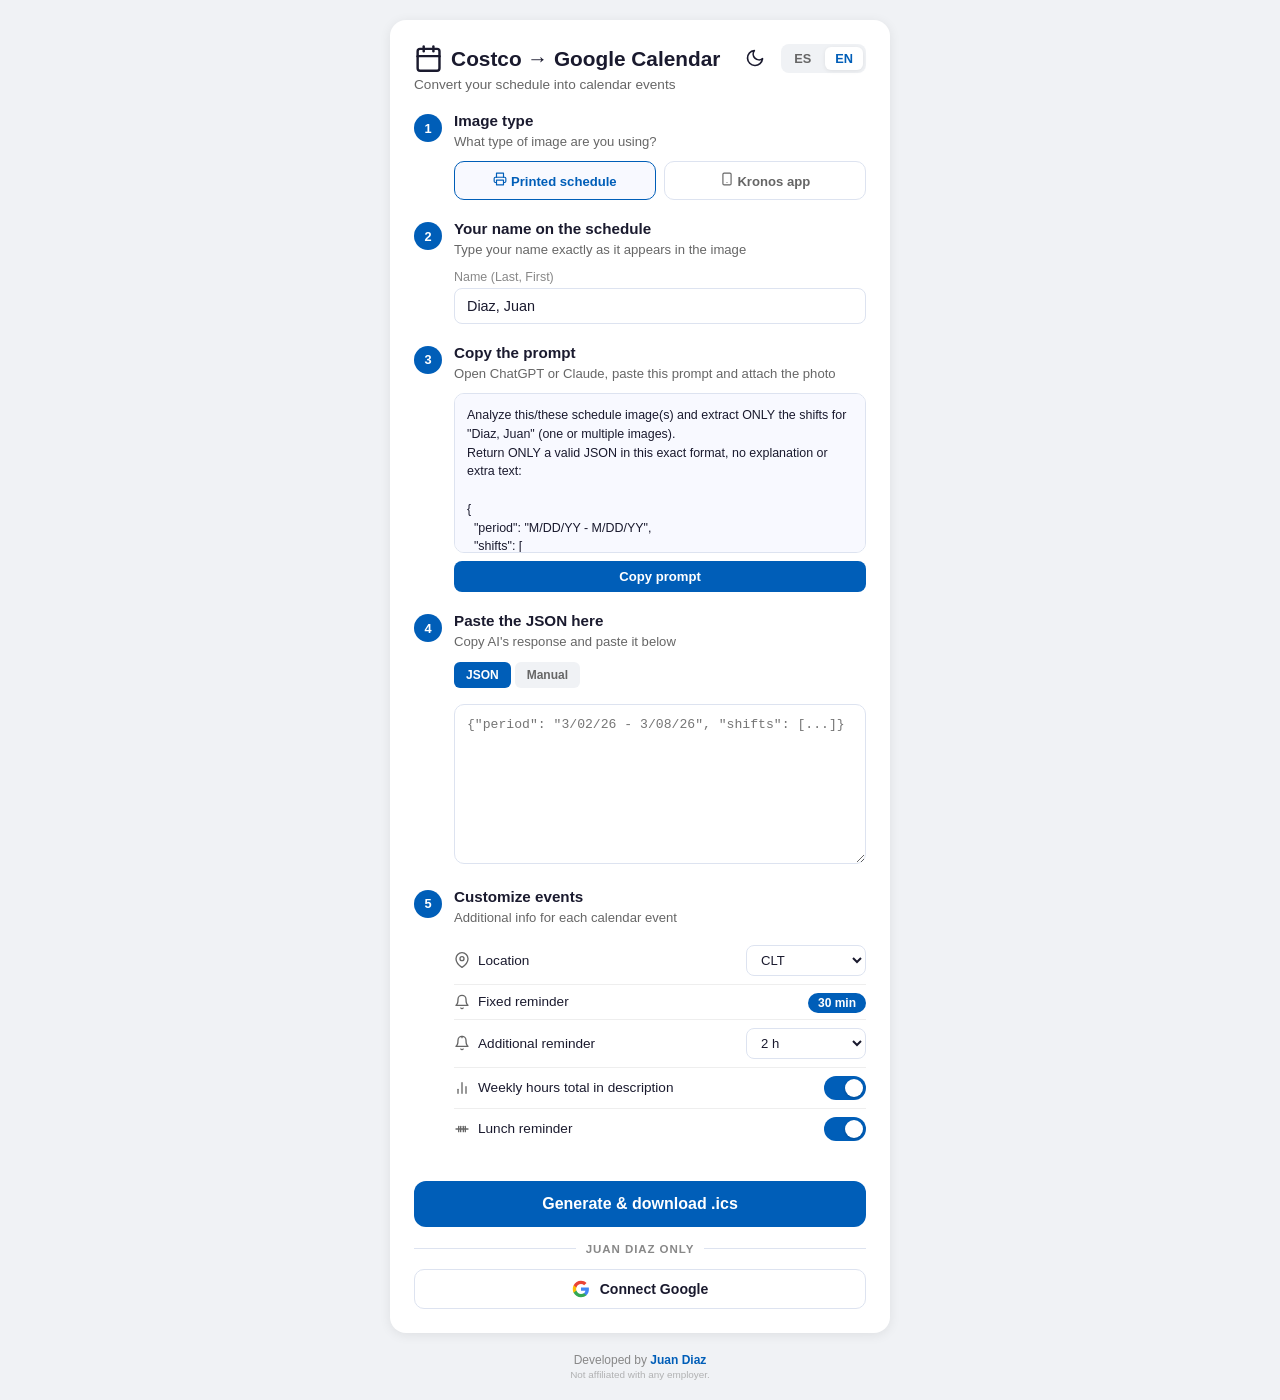
==== index.html @ 42dd8f1b "update summary" ====
<!doctype html>
<html lang="en">
  <head>
    <meta charset="UTF-8" />
    <meta name="viewport" content="width=device-width, initial-scale=1.0" />
    <title>Costco → Google Calendar | Juan Diaz</title>
    <meta
      name="description"
      content="Convert your Costco schedule to Google Calendar events."
    />
    <meta name="author" content="Juan Diaz" />
    <meta name="robots" content="index, follow" />
    <link
      rel="icon"
      href="data:image/svg+xml,%3Csvg xmlns='http://www.w3.org/2000/svg' viewBox='0 0 100 100'%3E%3Ctext y='.9em' font-size='90'%3E📅%3C/text%3E%3C/svg%3E"
      type="image/svg+xml"
    />
    <link rel="stylesheet" href="styles.css" />
    <script src="https://accounts.google.com/gsi/client" async defer></script>
    <script
      async
      src="https://www.googletagmanager.com/gtag/js?id=G-KVRXZGZP52"
    ></script>
    <script>
      window.dataLayer = window.dataLayer || [];
      function gtag() {
        dataLayer.push(arguments);
      }
      gtag("js", new Date());
      gtag("config", "G-KVRXZGZP52");
    </script>
  </head>
  <body>
    <div class="card">
      <div class="header-row">
        <div>
          <h1>
            <svg
              class="icon"
              width="22"
              height="22"
              viewBox="0 0 24 24"
              fill="none"
              stroke="currentColor"
              stroke-width="2"
              stroke-linecap="round"
              stroke-linejoin="round"
            >
              <rect x="3" y="4" width="18" height="18" rx="2" />
              <line x1="16" y1="2" x2="16" y2="6" />
              <line x1="8" y1="2" x2="8" y2="6" />
              <line x1="3" y1="10" x2="21" y2="10" />
            </svg>
            Costco &rarr; Google Calendar
          </h1>
          <p class="subtitle" id="txt-subtitle"></p>
        </div>
        <div style="display: flex; gap: 8px; align-items: flex-start">
          <button
            class="theme-toggle"
            id="themeToggle"
            onclick="toggleTheme()"
            title="Toggle theme"
          ></button>
          <div class="lang-toggle">
            <button class="lang-btn" id="btn-es" onclick="setLang('es')">
              ES
            </button>
            <button class="lang-btn active" id="btn-en" onclick="setLang('en')">
              EN
            </button>
          </div>
        </div>
      </div>

      <!-- Step 1 -->
      <div class="step">
        <div class="step-num">1</div>
        <div class="step-content">
          <div class="step-title" id="txt-step1-title"></div>
          <div class="step-desc" id="txt-step1-desc"></div>
          <div class="image-mode-toggle">
            <button
              class="image-mode-btn active"
              id="imgmode-btn-printed"
              onclick="setImageMode('printed')"
            >
              <svg
                width="14"
                height="14"
                viewBox="0 0 24 24"
                fill="none"
                stroke="currentColor"
                stroke-width="2"
                stroke-linecap="round"
                stroke-linejoin="round"
              >
                <polyline points="6 9 6 2 18 2 18 9" />
                <path
                  d="M6 18H4a2 2 0 0 1-2-2v-5a2 2 0 0 1 2-2h16a2 2 0 0 1 2 2v5a2 2 0 0 1-2 2h-2"
                />
                <rect x="6" y="14" width="12" height="8" />
              </svg>
              <span id="txt-imgmode-printed"></span>
            </button>
            <button
              class="image-mode-btn"
              id="imgmode-btn-kronos"
              onclick="setImageMode('kronos')"
            >
              <svg
                width="14"
                height="14"
                viewBox="0 0 24 24"
                fill="none"
                stroke="currentColor"
                stroke-width="2"
                stroke-linecap="round"
                stroke-linejoin="round"
              >
                <rect x="5" y="2" width="14" height="20" rx="2" />
                <line x1="12" y1="18" x2="12.01" y2="18" />
              </svg>
              <span id="txt-imgmode-kronos"></span>
            </button>
          </div>
        </div>
      </div>

      <!-- Step 2: Name -->
      <div class="step" id="nameStep">
        <div class="step-num">2</div>
        <div class="step-content">
          <div class="step-title" id="txt-step2-title"></div>
          <div class="step-desc" id="txt-step2-desc"></div>
          <div class="name-input-wrap">
            <label id="txt-name-label"></label>
            <input
              type="text"
              class="name-input"
              id="employeeName"
              value="Diaz, Juan"
              oninput="onNameInput()"
            />
          </div>
        </div>
      </div>

      <!-- Step 3: Prompt -->
      <div class="step">
        <div class="step-num" id="stepnum-prompt">3</div>
        <div class="step-content">
          <div class="step-title" id="txt-step3-title"></div>
          <div class="step-desc" id="txt-step3-desc"></div>
          <div class="prompt-box" id="promptText"></div>
          <button
            class="copy-btn"
            id="copyPromptBtn"
            onclick="copyPrompt()"
          ></button>
        </div>
      </div>

      <!-- Step 4: JSON / Manual -->
      <div class="step">
        <div class="step-num" id="stepnum-json">4</div>
        <div class="step-content">
          <div class="step-title" id="txt-step4-title"></div>
          <div class="step-desc" id="txt-step4-desc"></div>
          <div class="input-toggle">
            <button
              class="input-toggle-btn active"
              id="btn-json"
              onclick="setInputMode('json')"
            >
              JSON
            </button>
            <button
              class="input-toggle-btn"
              id="btn-manual"
              onclick="setInputMode('manual')"
            >
              Manual
            </button>
          </div>
          <textarea
            id="jsonInput"
            oninput="validateJsonInputLive()"
            placeholder='{"period": "3/02/26 - 3/08/26", "shifts": [...]}'
          ></textarea>
          <button
            class="fix-json-btn"
            id="fixJsonBtn"
            onclick="fixJsonInput()"
            style="display: none"
          ></button>
          <div class="json-validation" id="jsonValidation"></div>
          <div id="manualInput" style="display: none">
            <div class="manual-row">
              <input type="date" id="manualDate" class="manual-input" />
              <input type="time" id="manualStart" class="manual-input small" />
              <span>-</span>
              <input type="time" id="manualEnd" class="manual-input small" />
              <button class="add-shift-btn" onclick="addShift()">+</button>
            </div>
            <div class="manual-shifts" id="manualShiftsList"></div>
            <button
              class="clear-shifts-btn"
              onclick="clearManualShifts()"
              id="txt-clear-btn"
            ></button>
          </div>
        </div>
      </div>

      <!-- Step 5: Options -->
      <div class="step">
        <div class="step-num" id="stepnum-options">5</div>
        <div class="step-content">
          <div class="step-title" id="txt-step5-title"></div>
          <div class="step-desc" id="txt-step5-desc"></div>

          <!-- Location -->
          <div class="option-row">
            <div class="option-label-wrap">
              <svg
                class="opt-icon"
                width="16"
                height="16"
                viewBox="0 0 24 24"
                fill="none"
                stroke="currentColor"
                stroke-width="2"
                stroke-linecap="round"
                stroke-linejoin="round"
              >
                <path d="M21 10c0 7-9 13-9 13s-9-6-9-13a9 9 0 0 1 18 0z" />
                <circle cx="12" cy="10" r="3" />
              </svg>
              <label class="option-label" id="txt-opt-location-label"></label>
            </div>
            <div class="option-control">
              <select class="reminder-select" id="locationSelect">
                <option value="500 Tyvola Rd, Charlotte, NC 28217" selected>
                  CLT
                </option>
                <option value="2125 Matthews Township Pkwy, Matthews, NC 28105">
                  Matthews
                </option>
                <option value="8800 Charlotte Highway, Indian Land, SC 29707">
                  Indian Land
                </option>
                <option value="392 Talbert Rd, Mooresville, NC 28117">
                  Mooresville
                </option>
              </select>
            </div>
          </div>

          <!-- Reminder 1: fixed 30 min -->
          <div class="option-row">
            <div class="option-label-wrap">
              <svg
                class="opt-icon"
                width="16"
                height="16"
                viewBox="0 0 24 24"
                fill="none"
                stroke="currentColor"
                stroke-width="2"
                stroke-linecap="round"
                stroke-linejoin="round"
              >
                <path d="M18 8A6 6 0 0 0 6 8c0 7-3 9-3 9h18s-3-2-3-9" />
                <path d="M13.73 21a2 2 0 0 1-3.46 0" />
              </svg>
              <label class="option-label" id="txt-opt-reminder1-label"></label>
            </div>
            <div class="option-control">
              <span class="reminder-fixed-badge">30 min</span>
            </div>
          </div>

          <!-- Reminder 2: editable -->
          <div class="option-row">
            <div class="option-label-wrap">
              <svg
                class="opt-icon"
                width="16"
                height="16"
                viewBox="0 0 24 24"
                fill="none"
                stroke="currentColor"
                stroke-width="2"
                stroke-linecap="round"
                stroke-linejoin="round"
              >
                <path d="M18 8A6 6 0 0 0 6 8c0 7-3 9-3 9h18s-3-2-3-9" />
                <path d="M13.73 21a2 2 0 0 1-3.46 0" />
                <line x1="12" y1="2" x2="12" y2="4" />
              </svg>
              <label class="option-label" id="txt-opt-reminder2-label"></label>
            </div>
            <div class="option-control">
              <select class="reminder-select" id="reminderSelect">
                <option value="0" id="opt-none"></option>
                <option value="15">15 min</option>
                <option value="60">1 h</option>
                <option value="120" selected>2 h</option>
                <option value="180">3 h</option>
                <option value="1440">1 day</option>
              </select>
            </div>
          </div>

          <!-- Weekly summary toggle -->
          <div class="option-row">
            <div class="option-label-wrap">
              <svg
                class="opt-icon"
                width="16"
                height="16"
                viewBox="0 0 24 24"
                fill="none"
                stroke="currentColor"
                stroke-width="2"
                stroke-linecap="round"
                stroke-linejoin="round"
              >
                <line x1="18" y1="20" x2="18" y2="10" />
                <line x1="12" y1="20" x2="12" y2="4" />
                <line x1="6" y1="20" x2="6" y2="14" />
              </svg>
              <label class="option-label" id="txt-opt-weekly-label"></label>
            </div>
            <div class="option-control">
              <label class="toggle-switch">
                <input type="checkbox" id="weeklyToggle" checked />
                <span class="toggle-slider"></span>
              </label>
            </div>
          </div>

          <!-- Lunch reminder toggle -->
          <div class="option-row">
            <div class="option-label-wrap">
              <svg
                class="opt-icon"
                width="16"
                height="16"
                viewBox="0 0 24 24"
                fill="none"
                stroke="currentColor"
                stroke-width="2"
                stroke-linecap="round"
                stroke-linejoin="round"
              >
                <path d="M3 12h18" />
                <path d="M7 8v8" />
                <path d="M17 8v8" />
                <path d="M10 8v8" />
                <path d="M14 8v8" />
              </svg>
              <label class="option-label" id="txt-opt-lunch-label"></label>
            </div>
            <div class="option-control">
              <label class="toggle-switch">
                <input type="checkbox" id="lunchToggle" checked />
                <span class="toggle-slider"></span>
              </label>
            </div>
          </div>
        </div>
      </div>

      <!-- Generate (everyone) -->
      <button
        class="generate-btn"
        id="txt-generate-btn"
        onclick="generate()"
      ></button>

      <!-- Juan Diaz only -->
      <div id="juanSection" style="display: none">
        <div class="juan-divider"><span id="txt-juan-divider"></span></div>

        <div id="googleAuthRow">
          <div id="googleSignedOut">
            <button class="google-btn" onclick="signInWithGoogle()">
              <svg
                width="18"
                height="18"
                viewBox="0 0 24 24"
                xmlns="http://www.w3.org/2000/svg"
              >
                <path
                  d="M22.56 12.25c0-.78-.07-1.53-.2-2.25H12v4.26h5.92c-.26 1.37-1.04 2.53-2.21 3.31v2.77h3.57c2.08-1.92 3.28-4.74 3.28-8.09z"
                  fill="#4285F4"
                />
                <path
                  d="M12 23c2.97 0 5.46-.98 7.28-2.66l-3.57-2.77c-.98.66-2.23 1.06-3.71 1.06-2.86 0-5.29-1.93-6.16-4.53H2.18v2.84C3.99 20.53 7.7 23 12 23z"
                  fill="#34A853"
                />
                <path
                  d="M5.84 14.09c-.22-.66-.35-1.36-.35-2.09s.13-1.43.35-2.09V7.07H2.18C1.43 8.55 1 10.22 1 12s.43 3.45 1.18 4.93l3.66-2.84z"
                  fill="#FBBC05"
                />
                <path
                  d="M12 5.38c1.62 0 3.06.56 4.21 1.64l3.15-3.15C17.45 2.09 14.97 1 12 1 7.7 1 3.99 3.47 2.18 7.07l3.66 2.84c.87-2.6 3.3-4.53 6.16-4.53z"
                  fill="#EA4335"
                />
              </svg>
              <span id="txt-google-signin"></span>
            </button>
          </div>
          <div id="googleSignedIn" style="display: none">
            <div class="signed-in-row">
              <div class="signed-in-info">
                <span class="signed-in-dot"></span>
                <span id="signedInEmail" class="signed-in-email"></span>
              </div>
              <button
                class="sign-out-btn"
                onclick="signOut()"
                id="txt-signout-btn"
              ></button>
            </div>
            <div class="google-action-btns">
              <button
                class="google-action-btn calendar-btn"
                id="txt-send-calendar"
                onclick="sendToGoogleCalendar()"
              >
                <svg
                  width="14"
                  height="14"
                  viewBox="0 0 24 24"
                  fill="none"
                  stroke="currentColor"
                  stroke-width="2.5"
                  stroke-linecap="round"
                  stroke-linejoin="round"
                >
                  <rect x="3" y="4" width="18" height="18" rx="2" />
                  <line x1="16" y1="2" x2="16" y2="6" />
                  <line x1="8" y1="2" x2="8" y2="6" />
                  <line x1="3" y1="10" x2="21" y2="10" />
                </svg>
                <span></span>
              </button>
              <button
                class="google-action-btn sheets-btn"
                id="txt-send-sheets"
                onclick="sendToSheets()"
              >
                <svg
                  width="14"
                  height="14"
                  viewBox="0 0 24 24"
                  fill="none"
                  stroke="currentColor"
                  stroke-width="2.5"
                  stroke-linecap="round"
                  stroke-linejoin="round"
                >
                  <rect x="3" y="3" width="18" height="18" rx="2" />
                  <line x1="3" y1="9" x2="21" y2="9" />
                  <line x1="3" y1="15" x2="21" y2="15" />
                  <line x1="9" y1="3" x2="9" y2="21" />
                </svg>
                <span></span>
              </button>
              <button
                class="google-action-btn both-btn"
                id="txt-send-both"
                onclick="sendToBoth()"
              >
                <svg
                  width="14"
                  height="14"
                  viewBox="0 0 24 24"
                  fill="none"
                  stroke="currentColor"
                  stroke-width="2.5"
                  stroke-linecap="round"
                  stroke-linejoin="round"
                >
                  <polyline points="20 6 9 17 4 12" />
                </svg>
                <span></span>
              </button>
              <button
                class="google-action-btn sheets-btn"
                id="txt-open-sheet"
                onclick="openOwnerSheet()"
                style="display: none"
              >
                <svg
                  width="14"
                  height="14"
                  viewBox="0 0 24 24"
                  fill="none"
                  stroke="currentColor"
                  stroke-width="2.5"
                  stroke-linecap="round"
                  stroke-linejoin="round"
                >
                  <path d="M14 3h7v7" />
                  <path d="M10 14L21 3" />
                  <path d="M21 14v7h-7" />
                  <path d="M3 10V3h7" />
                </svg>
                <span></span>
              </button>
            </div>
          </div>
        </div>
        <div
          class="google-status"
          id="googleStatus"
          style="display: none"
        ></div>
      </div>

      <div class="error" id="errorBox"></div>
      <div class="success" id="successBox"></div>

      <div class="preview" id="preview">
        <hr class="divider" />
        <div class="preview-header">
          <div class="preview-title" id="txt-preview-title"></div>
          <div class="weekly-summary" id="weeklySummary"></div>
        </div>
        <div id="shiftList"></div>
      </div>
    </div>

    <footer class="footer">
      <p>
        Developed by
        <a href="https://jpdiaz.dev" target="_blank" rel="noopener noreferrer"
          ><strong>Juan Diaz</strong></a
        >
      </p>
      <p class="footer-legal">Not affiliated with any employer.</p>
    </footer>

    <script>
      // ── CONFIG ────────────────────────────────────────────────────────────
      const GOOGLE_CLIENT_ID =
        "19286324149-5oje1gclta6vpgs88rogvcp33h1pno0r.apps.googleusercontent.com";
      const SHEET_ID = "1nozoAVbXK3qoahczhQnOonOE4EQj3OA5vjmUf-5itKY";
      const SCOPES =
        "openid email profile https://www.googleapis.com/auth/calendar https://www.googleapis.com/auth/spreadsheets";
      const OWNER_NAME = "Diaz, Juan";
      const OWNER_ALLOWED_EMAILS = ["juan.diaz.rodriguez93@gmail.com"];
      const REMINDER_FIXED = 30; // always-on reminder in minutes
      const LUNCH_THRESHOLD_HOURS = 5; // only generate lunch reminder above this
      const LUNCH_NOTICE_BEFORE_MINUTES = 30; // warn this many minutes before hour 5
      const LUNCH_EVENT_DURATION_MINUTES = 5;
      const PAID_BREAK_DEDUCTION_HOURS = 0.5; // allow paid-hours inputs (meal deducted)
      const PAID_BREAK_MIN_SHIFT_HOURS = 5.5; // minimum shift length where deduction can apply

      // ── PAY RATES (update here if your wage changes) ──────────────────────
      const HOURLY_RATE = 20; // regular hourly rate (USD)
      const SUNDAY_RATE = HOURLY_RATE * 1.5; // time and a half
      const PAY_PERIOD_ANCHOR_START = "2026-02-16"; // paystub period start
      const PAY_PERIOD_LENGTH_DAYS = 14; // biweekly

      // ── TRANSLATIONS ──────────────────────────────────────────────────────
      const T = {
        es: {
          subtitle: "Convierte tu horario en eventos de calendario",
          step1Title: "Tipo de imagen",
          step1Desc: "¿Qué tipo de imagen vas a usar?",
          imgModePrinted: "Horario impreso",
          imgModeKronos: "App Kronos",
          step2Title: "Tu nombre en el horario",
          step2Desc: "Escribe tu nombre exactamente como aparece en la imagen",
          nameLabel: "Nombre (Apellido, Nombre)",
          step3Title: "Copia el prompt",
          step3Desc: "Ábrelo en ChatGPT o Claude y adjunta la foto del horario",
          copyBtn: "Copiar prompt",
          copiedBtn: "¡Copiado!",
          step4Title: "Pega el JSON aquí",
          step4Desc: "Copia la respuesta de AI y pégala abajo",
          fixJsonBtn: "Corregir errores",
          jsonWarnTitle: "Revisión de JSON",
          jsonErrPrefix: "Corrige esto antes de continuar:",
          jsonErrBadDate: "Turno en {date}: formato de fecha inválido.",
          jsonErrBadTime: "Turno en {date}: hora inválida.",
          jsonErrEndBeforeStart:
            "Turno en {date}: la hora de fin es antes del inicio.",
          jsonErrNegativeHours: "Turno en {date}: horas negativas.",
          jsonErrMismatchHours:
            "Turno en {date}: horas no coinciden (JSON {jsonHours} vs calculado {calcHours}).",
          jsonErrOverlap:
            "Turno en {date}: se sobrepone con otro turno del mismo día.",
          jsonFixNoInput: "Pega JSON primero.",
          jsonFixInvalid: "No se pudo corregir: JSON inválido.",
          jsonFixDone: "JSON corregido. Cambios:",
          jsonFixNoChanges: "No encontré correcciones automáticas.",
          step5Title: "Personaliza los eventos",
          step5Desc: "Información adicional para cada evento",
          optLocationLabel: "Ubicación",
          optReminder1Label: "Recordatorio fijo",
          optReminder2Label: "Recordatorio adicional",
          optReminderNone: "Sin recordatorio",
          optWeeklyLabel: "Total de horas en descripción",
          optLunchLabel: "Recordatorio de lunch",

          generateBtn: "Generar y descargar .ics",
          previewTitle: "Turnos detectados:",
          weeklyLabel: "Total semana:",
          errEmpty: "Pega el JSON de AI primero.",
          errJson: "JSON inválido: ",
          errJsonHint: ". Asegúrate de copiar el bloque completo.",
          errNoShifts: "No se encontraron turnos en el JSON.",
          successMsg: "Descargado: ",
          clearBtn: "Limpiar turnos",
          descShift: "Turno Costco",
          descHours: "Horas hoy",
          descWeekTotal: "Total semana",
          descWeekDays: "días esta semana",
          descLunchTitle: "Recordatorio de lunch",
          descLunchNote: "Toma el lunch antes de cumplir 5 horas",
          juanDivider: "Solo para Juan Diaz",
          openSheet: "Abrir Sheet",
          googleSignin: "Conectar Google",
          signout: "Cerrar sesión",
          sendCalendar: "Calendar",
          sendSheets: "Sheets",
          sendBoth: "Ambos",
          googleLoading: "Procesando...",
          googleCalOk: "Eventos creados en Google Calendar",
          googleSheetsOk: "Datos guardados en Google Sheets",
          googleBothOk: "Calendar y Sheets actualizados",
          googleErr: "Error: ",
          sheetsDupTitle: "Semana existente",
          sheetsDupMsg: "Esta semana ya existe en el Sheet. ¿Sobreescribir?",
          sheetsDupYes: "Sobreescribir",
          sheetsDupNo: "Cancelar",
          calSkipped: " — duplicados omitidos.",
          cancelled: "Cancelado.",
          autoConnecting: "Conectando...",
        },
        en: {
          subtitle: "Convert your schedule into calendar events",
          step1Title: "Image type",
          step1Desc: "What type of image are you using?",
          imgModePrinted: "Printed schedule",
          imgModeKronos: "Kronos app",
          step2Title: "Your name on the schedule",
          step2Desc: "Type your name exactly as it appears in the image",
          nameLabel: "Name (Last, First)",
          step3Title: "Copy the prompt",
          step3Desc:
            "Open ChatGPT or Claude, paste this prompt and attach the photo",
          copyBtn: "Copy prompt",
          copiedBtn: "Copied!",
          step4Title: "Paste the JSON here",
          step4Desc: "Copy AI's response and paste it below",
          fixJsonBtn: "Fix Errors",
          jsonWarnTitle: "JSON checks",
          jsonErrPrefix: "Fix this before continuing:",
          jsonErrBadDate: "Shift on {date}: wrong date format.",
          jsonErrBadTime: "Shift on {date}: invalid time format.",
          jsonErrEndBeforeStart: "Shift on {date}: end is before start.",
          jsonErrNegativeHours: "Shift on {date}: negative hours.",
          jsonErrMismatchHours:
            "Shift on {date}: hours mismatch (JSON {jsonHours} vs calculated {calcHours}).",
          jsonErrOverlap:
            "Shift on {date}: overlaps with another shift on the same day.",
          jsonFixNoInput: "Paste JSON first.",
          jsonFixInvalid: "Could not fix: invalid JSON.",
          jsonFixDone: "JSON fixed. Changes:",
          jsonFixNoChanges: "No automatic fixes were needed.",
          step5Title: "Customize events",
          step5Desc: "Additional info for each calendar event",
          optLocationLabel: "Location",
          optReminder1Label: "Fixed reminder",
          optReminder2Label: "Additional reminder",
          optReminderNone: "No reminder",
          optWeeklyLabel: "Weekly hours total in description",
          optLunchLabel: "Lunch reminder",

          generateBtn: "Generate & download .ics",
          previewTitle: "Detected shifts:",
          weeklyLabel: "Week total:",
          errEmpty: "Paste AI's JSON first.",
          errJson: "Invalid JSON: ",
          errJsonHint: ". Make sure you copied the full block.",
          errNoShifts: "No shifts found in the JSON.",
          successMsg: "Downloaded: ",
          clearBtn: "Clear shifts",
          descShift: "Costco Shift",
          descHours: "Hours today",
          descWeekTotal: "Week total",
          descWeekDays: "days this week",
          descLunchTitle: "Lunch",
          descLunchNote: "Take lunch before reaching 5 hours",
          juanDivider: "Juan Diaz only",
          openSheet: "Open Sheet",
          googleSignin: "Connect Google",
          signout: "Sign out",
          sendCalendar: "Calendar",
          sendSheets: "Sheets",
          sendBoth: "Both",
          googleLoading: "Processing...",
          googleCalOk: "Events created in Google Calendar",
          googleSheetsOk: "Data saved to Google Sheets",
          googleBothOk: "Calendar and Sheets updated",
          googleErr: "Error: ",
          sheetsDupTitle: "Week already exists",
          sheetsDupMsg: "This week already exists in the Sheet. Overwrite?",
          sheetsDupYes: "Overwrite",
          sheetsDupNo: "Cancel",
          calSkipped: " — duplicates skipped.",
          cancelled: "Cancelled.",
          autoConnecting: "Connecting...",
        },
      };

      const DAYS_ES = ["Dom", "Lun", "Mar", "Mié", "Jue", "Vie", "Sáb"];
      const MONTHS_ES = [
        "Ene",
        "Feb",
        "Mar",
        "Abr",
        "May",
        "Jun",
        "Jul",
        "Ago",
        "Sep",
        "Oct",
        "Nov",
        "Dic",
      ];
      const DAYS_EN = ["Sun", "Mon", "Tue", "Wed", "Thu", "Fri", "Sat"];
      const MONTHS_EN = [
        "Jan",
        "Feb",
        "Mar",
        "Apr",
        "May",
        "Jun",
        "Jul",
        "Aug",
        "Sep",
        "Oct",
        "Nov",
        "Dec",
      ];

      let lang = "en";
      let theme = localStorage.getItem("theme") || "light";
      let inputMode = "json";
      let imageMode = "printed";
      let manualShifts = [];
      let accessToken = null;
      let tokenClient = null;
      let signedInUserEmail = "";

      // ── SILENT SIGN-IN / AUTO RECONNECT ──────────────────────────────────
      // We wait for the GSI library to load, then attempt silent sign-in
      // if the user has previously authorized.
      window.addEventListener("load", () => {
        // Give GSI library time to initialize
        const tryAutoConnect = () => {
          if (typeof google === "undefined" || !google.accounts) {
            setTimeout(tryAutoConnect, 300);
            return;
          }
          initTokenClient();
          // If previously connected, attempt silent token refresh
          if (localStorage.getItem("gsi_connected") === "1" && isJuan()) {
            showGoogleStatus("loading", T[lang].autoConnecting);
            tokenClient.requestAccessToken({ prompt: "" }); // empty prompt = silent
          }
        };
        tryAutoConnect();
      });

      function initTokenClient() {
        if (tokenClient) return;
        tokenClient = google.accounts.oauth2.initTokenClient({
          client_id: GOOGLE_CLIENT_ID,
          scope: SCOPES,
          callback: async (response) => {
            if (response.error) {
              // Silent auth failed — clear stored state and show sign-in button
              localStorage.removeItem("gsi_connected");
              signedInUserEmail = "";
              updateOwnerSheetButton();
              document.getElementById("googleStatus").style.display = "none";
              return;
            }
            accessToken = response.access_token;
            localStorage.setItem("gsi_connected", "1");
            const info = await fetch(
              "https://www.googleapis.com/oauth2/v3/userinfo",
              {
                headers: { Authorization: "Bearer " + accessToken },
              },
            )
              .then((r) => r.json())
              .catch(() => ({}));
            signedInUserEmail = (info.email || "").toLowerCase();
            document.getElementById("signedInEmail").textContent =
              info.email || "Connected";
            document.getElementById("googleSignedOut").style.display = "none";
            document.getElementById("googleSignedIn").style.display = "block";
            updateOwnerSheetButton();
            document.getElementById("googleStatus").style.display = "none";
          },
        });
      }

      function signInWithGoogle() {
        initTokenClient();
        tokenClient.requestAccessToken({ prompt: "consent" });
      }

      function signOut() {
        if (accessToken) {
          google.accounts.oauth2.revoke(accessToken, () => {});
          accessToken = null;
        }
        signedInUserEmail = "";
        localStorage.removeItem("gsi_connected");
        document.getElementById("googleSignedOut").style.display = "block";
        document.getElementById("googleSignedIn").style.display = "none";
        updateOwnerSheetButton();
        document.getElementById("googleStatus").style.display = "none";
      }

      function isJuan() {
        return (
          document.getElementById("employeeName").value.trim() === OWNER_NAME
        );
      }
      function onNameInput() {
        updatePrompt();
        checkJuanSection();
      }
      function checkJuanSection() {
        document.getElementById("juanSection").style.display = isJuan()
          ? "block"
          : "none";
        updateOwnerSheetButton();
      }
      function canOpenOwnerSheet() {
        return (
          isJuan() &&
          !!signedInUserEmail &&
          OWNER_ALLOWED_EMAILS.map((e) => e.toLowerCase().trim()).includes(
            signedInUserEmail,
          )
        );
      }
      function updateOwnerSheetButton() {
        const btn = document.getElementById("txt-open-sheet");
        if (!btn) return;
        btn.style.display = canOpenOwnerSheet() ? "inline-flex" : "none";
      }
      function openOwnerSheet() {
        if (!canOpenOwnerSheet()) return;
        window.open(
          `https://docs.google.com/spreadsheets/d/${SHEET_ID}`,
          "_blank",
          "noopener,noreferrer",
        );
      }

      // ── RESET / CLEAR ─────────────────────────────────────────────────────
      function resetAfterAction() {
        document.getElementById("jsonInput").value = "";
        renderJsonValidation([]);
        manualShifts = [];
        renderManualShifts();
      }

      // ── PARSE SHIFTS ──────────────────────────────────────────────────────
      function parseAndValidate() {
        const t = T[lang];
        let shifts, period;
        if (inputMode === "manual") {
          if (!manualShifts.length) {
            showError(t.errNoShifts);
            return null;
          }
          shifts = normalizeAndDedupeShifts(manualShifts);
          period = "costco";
        } else {
          const parsedJson = parseJsonInput();
          if (!parsedJson) {
            showError(t.errEmpty);
            return null;
          }
          const { data, error } = parsedJson;
          if (error) {
            showError(t.errJson + error + t.errJsonHint);
            return null;
          }
          if (Array.isArray(data)) {
            shifts = data;
            period = "costco";
          } else {
            shifts = data.shifts || [];
            period = data.period || "costco";
          }
          if (!shifts.length) {
            showError(t.errNoShifts);
            return null;
          }
          shifts = normalizeAndDedupeShifts(shifts);
          const issues = validateShiftData(shifts);
          renderJsonValidation(issues);
          if (issues.length) {
            showError(`${t.jsonErrPrefix} ${issues[0]}`);
            return null;
          }
        }
        return { shifts, period };
      }

      // ── REMINDER HELPERS ──────────────────────────────────────────────────
      function getReminderOverrides() {
        const overrides = [
          { method: "popup", minutes: REMINDER_FIXED },
          { method: "email", minutes: REMINDER_FIXED },
        ];
        const extra = parseInt(document.getElementById("reminderSelect").value);
        if (extra > 0) {
          overrides.push({ method: "popup", minutes: extra });
          overrides.push({ method: "email", minutes: extra });
        }
        return overrides;
      }

      // ── GOOGLE CALENDAR ───────────────────────────────────────────────────
      async function sendToGoogleCalendar() {
        const parsed = parseAndValidate();
        if (!parsed) return;
        const ok = await _doCalendar(parsed.shifts, parsed.period);
        if (ok !== false) {
          renderPreview(parsed.shifts);
          resetAfterAction();
        }
      }

      async function _doCalendar(shifts, period) {
        const t = T[lang];
        showGoogleStatus("loading", t.googleLoading);
        const merged = mergeShifts(shifts);
        const totalWeekHours = merged.reduce(
          (a, s) => a + parseFloat(s.hours),
          0,
        );
        const totalWeekDays = merged.length;
        const location = document.getElementById("locationSelect").value;
        const includeWeekly = document.getElementById("weeklyToggle").checked;
        const includeLunch = document.getElementById("lunchToggle").checked;
        const locEl = document.getElementById("locationSelect");
        const locLabel = locEl.options[locEl.selectedIndex].text;
        const reminderOverrides = getReminderOverrides();

        let skipped = 0;
        for (const s of merged) {
          const dayStart = s.date + "T00:00:00-05:00";
          const dayEnd = s.date + "T23:59:59-05:00";
          const chk = await fetch(
            `https://www.googleapis.com/calendar/v3/calendars/primary/events?timeMin=${encodeURIComponent(dayStart)}&timeMax=${encodeURIComponent(dayEnd)}&q=Costco`,
            { headers: { Authorization: "Bearer " + accessToken } },
          ).then((r) => r.json());
          if (chk.items && chk.items.some((e) => e.summary === "Costco")) {
            skipped++;
            continue;
          }

          let description = `${t.descShift}\n⏱ ${t.descHours}: ${s.hours} hrs`;
          if (includeWeekly)
            description += `\n📅 ${t.descWeekTotal}: ${totalWeekHours.toFixed(2)} hrs (${totalWeekDays} ${t.descWeekDays})`;
          description += `\n📍 ${locLabel}\n📆 ${period}`;

          const event = {
            summary: "Costco",
            location,
            description,
            start: {
              dateTime: s.startDt.toISOString(),
              timeZone: "America/New_York",
            },
            end: {
              dateTime: s.endDt.toISOString(),
              timeZone: "America/New_York",
            },
            colorId: "3",
            reminders: { useDefault: false, overrides: reminderOverrides },
          };

          const res = await fetch(
            "https://www.googleapis.com/calendar/v3/calendars/primary/events",
            {
              method: "POST",
              headers: {
                Authorization: "Bearer " + accessToken,
                "Content-Type": "application/json",
              },
              body: JSON.stringify(event),
            },
          );
          if (!res.ok) {
            const err = await res.json();
            showGoogleStatus(
              "error",
              t.googleErr + (err.error?.message || res.status),
            );
            return false;
          }

          const lunchReminderAt = includeLunch
            ? getLunchReminderDate(s.startDt, s.hours)
            : null;
          if (lunchReminderAt) {
            const lunchEnd = new Date(
              lunchReminderAt.getTime() + LUNCH_EVENT_DURATION_MINUTES * 60000,
            );
            const lunchEvent = {
              summary: t.descLunchTitle,
              location,
              description: `${t.descLunchNote}\n📆 ${period}`,
              start: {
                dateTime: lunchReminderAt.toISOString(),
                timeZone: "America/New_York",
              },
              end: {
                dateTime: lunchEnd.toISOString(),
                timeZone: "America/New_York",
              },
              colorId: "11",
              reminders: {
                useDefault: false,
                overrides: [{ method: "popup", minutes: 0 }],
              },
            };

            const lunchRes = await fetch(
              "https://www.googleapis.com/calendar/v3/calendars/primary/events",
              {
                method: "POST",
                headers: {
                  Authorization: "Bearer " + accessToken,
                  "Content-Type": "application/json",
                },
                body: JSON.stringify(lunchEvent),
              },
            );
            if (!lunchRes.ok) {
              const err = await lunchRes.json();
              showGoogleStatus(
                "error",
                t.googleErr + (err.error?.message || lunchRes.status),
              );
              return false;
            }
          }
        }
        showGoogleStatus(
          "success",
          t.googleCalOk + (skipped > 0 ? t.calSkipped : ""),
        );
        return true;
      }

      // ── GOOGLE SHEETS ─────────────────────────────────────────────────────
      async function sendToSheets() {
        const parsed = parseAndValidate();
        if (!parsed) return;
        const ok = await _doSheets(parsed.shifts, parsed.period);
        if (ok !== false) {
          renderPreview(parsed.shifts);
          resetAfterAction();
        }
      }

      // ── PAY CALCULATOR ────────────────────────────────────────────────────
      function calcPay(merged) {
        let regHrs = 0,
          sunHrs = 0;
        merged.forEach((s) => {
          const h = parseFloat(s.hours);
          if (new Date(s.date + "T00:00:00").getDay() === 0) sunHrs += h;
          else regHrs += h;
        });
        return {
          rate: HOURLY_RATE,
          sunRate: SUNDAY_RATE,
          regHrs,
          sunHrs,
          totalHrs: regHrs + sunHrs,
          regPay: regHrs * HOURLY_RATE,
          sunPay: sunHrs * SUNDAY_RATE,
          totalPay: regHrs * HOURLY_RATE + sunHrs * SUNDAY_RATE,
        };
      }

      // ── SHEETS: create/find tab ────────────────────────────────────────────
      const SHEET_TAB_TITLE = "Schedule";
      const SUMMARY_TAB_TITLE = "Summary";

      async function getOrCreateTab(title) {
        const meta = await fetch(
          `https://sheets.googleapis.com/v4/spreadsheets/${SHEET_ID}`,
          { headers: { Authorization: "Bearer " + accessToken } },
        ).then((r) => r.json());
        const existing = meta.sheets.find((s) => s.properties.title === title);
        if (existing) return existing.properties.sheetId;
        const res = await fetch(
          `https://sheets.googleapis.com/v4/spreadsheets/${SHEET_ID}:batchUpdate`,
          {
            method: "POST",
            headers: {
              Authorization: "Bearer " + accessToken,
              "Content-Type": "application/json",
            },
            body: JSON.stringify({
              requests: [{ addSheet: { properties: { title } } }],
            }),
          },
        ).then((r) => r.json());
        return res.replies?.[0]?.addSheet?.properties?.sheetId ?? null;
      }

      async function getUsedRowCount(sheetName) {
        const res = await fetch(
          `https://sheets.googleapis.com/v4/spreadsheets/${SHEET_ID}/values/${encodeURIComponent(sheetName)}!A1:H`,
          { headers: { Authorization: "Bearer " + accessToken } },
        ).then((r) => r.json());
        return res.values ? res.values.length : 0;
      }

      async function getSheetValues(sheetName) {
        const res = await fetch(
          `https://sheets.googleapis.com/v4/spreadsheets/${SHEET_ID}/values/${encodeURIComponent(sheetName)}!A1:H`,
          { headers: { Authorization: "Bearer " + accessToken } },
        ).then((r) => r.json());
        return res.values || [];
      }

      async function clearTab(sheetName) {
        await fetch(
          `https://sheets.googleapis.com/v4/spreadsheets/${SHEET_ID}/values/${encodeURIComponent(sheetName)}!A1:Z200:clear`,
          {
            method: "POST",
            headers: {
              Authorization: "Bearer " + accessToken,
              "Content-Type": "application/json",
            },
          },
        );
      }

      async function checkTabHasData(sheetName) {
        const res = await fetch(
          `https://sheets.googleapis.com/v4/spreadsheets/${SHEET_ID}/values/${encodeURIComponent(sheetName)}!A2`,
          { headers: { Authorization: "Bearer " + accessToken } },
        ).then((r) => r.json());
        return !!(res.values && res.values.length);
      }

      async function ensureSummaryCharts(summaryTabId) {
        const meta = await fetch(
          `https://sheets.googleapis.com/v4/spreadsheets/${SHEET_ID}`,
          { headers: { Authorization: "Bearer " + accessToken } },
        ).then((r) => r.json());
        const summarySheet = (meta.sheets || []).find(
          (s) => s.properties?.sheetId === summaryTabId,
        );
        const existingCharts = summarySheet?.charts || [];
        if (existingCharts.length >= 3) return true;

        const chartRange = (colStart, colEnd) => ({
          sourceRange: {
            sources: [
              {
                sheetId: summaryTabId,
                startRowIndex: 10,
                endRowIndex: 220,
                startColumnIndex: colStart,
                endColumnIndex: colEnd,
              },
            ],
          },
        });

        const requests = [
          {
            addChart: {
              chart: {
                spec: {
                  title: "Hours by Month",
                  basicChart: {
                    chartType: "COLUMN",
                    legendPosition: "NO_LEGEND",
                    axis: [
                      { position: "BOTTOM_AXIS", title: "Month" },
                      { position: "LEFT_AXIS", title: "Hours" },
                    ],
                    domains: [{ domain: chartRange(0, 1) }],
                    series: [{ series: chartRange(1, 2), targetAxis: "LEFT_AXIS" }],
                    headerCount: 1,
                  },
                },
                position: {
                  overlayPosition: {
                    anchorCell: { sheetId: summaryTabId, rowIndex: 1, columnIndex: 3 },
                    offsetXPixels: 0,
                    offsetYPixels: 0,
                    widthPixels: 520,
                    heightPixels: 260,
                  },
                },
              },
            },
          },
          {
            addChart: {
              chart: {
                spec: {
                  title: "Pay by Month",
                  basicChart: {
                    chartType: "LINE",
                    legendPosition: "NO_LEGEND",
                    axis: [
                      { position: "BOTTOM_AXIS", title: "Month" },
                      { position: "LEFT_AXIS", title: "Pay" },
                    ],
                    domains: [{ domain: chartRange(0, 1) }],
                    series: [{ series: chartRange(2, 3), targetAxis: "LEFT_AXIS" }],
                    headerCount: 1,
                  },
                },
                position: {
                  overlayPosition: {
                    anchorCell: { sheetId: summaryTabId, rowIndex: 15, columnIndex: 3 },
                    offsetXPixels: 0,
                    offsetYPixels: 0,
                    widthPixels: 520,
                    heightPixels: 260,
                  },
                },
              },
            },
          },
          {
            addChart: {
              chart: {
                spec: {
                  title: "Sundays by Month",
                  basicChart: {
                    chartType: "COLUMN",
                    legendPosition: "NO_LEGEND",
                    axis: [
                      { position: "BOTTOM_AXIS", title: "Month" },
                      { position: "LEFT_AXIS", title: "Sundays" },
                    ],
                    domains: [{ domain: chartRange(4, 5) }],
                    series: [{ series: chartRange(5, 6), targetAxis: "LEFT_AXIS" }],
                    headerCount: 1,
                  },
                },
                position: {
                  overlayPosition: {
                    anchorCell: { sheetId: summaryTabId, rowIndex: 29, columnIndex: 3 },
                    offsetXPixels: 0,
                    offsetYPixels: 0,
                    widthPixels: 520,
                    heightPixels: 260,
                  },
                },
              },
            },
          },
        ];

        await fetch(
          `https://sheets.googleapis.com/v4/spreadsheets/${SHEET_ID}:batchUpdate`,
          {
            method: "POST",
            headers: {
              Authorization: "Bearer " + accessToken,
              "Content-Type": "application/json",
            },
            body: JSON.stringify({ requests }),
          },
        );
        return true;
      }

      async function updateSummaryTab() {
        const summaryTabId = await getOrCreateTab(SUMMARY_TAB_TITLE);
        if (summaryTabId === null) return false;

        const values = [
          ["Schedule Summary"],
          [""],
          ["This week hours", '=SUMPRODUCT((IFERROR(IF(ISNUMBER(Schedule!A2:A),Schedule!A2:A,DATE(VALUE(LEFT(Schedule!A2:A&"",4)),VALUE(MID(Schedule!A2:A&"",6,2)),VALUE(MID(Schedule!A2:A&"",9,2)))),0)>=TODAY()-WEEKDAY(TODAY(),2)+1)*(IFERROR(IF(ISNUMBER(Schedule!A2:A),Schedule!A2:A,DATE(VALUE(LEFT(Schedule!A2:A&"",4)),VALUE(MID(Schedule!A2:A&"",6,2)),VALUE(MID(Schedule!A2:A&"",9,2)))),0)<=TODAY()-WEEKDAY(TODAY(),2)+7)*N(Schedule!E2:E))'],
          ["Last week hours", '=SUMPRODUCT((IFERROR(IF(ISNUMBER(Schedule!A2:A),Schedule!A2:A,DATE(VALUE(LEFT(Schedule!A2:A&"",4)),VALUE(MID(Schedule!A2:A&"",6,2)),VALUE(MID(Schedule!A2:A&"",9,2)))),0)>=TODAY()-WEEKDAY(TODAY(),2)-6)*(IFERROR(IF(ISNUMBER(Schedule!A2:A),Schedule!A2:A,DATE(VALUE(LEFT(Schedule!A2:A&"",4)),VALUE(MID(Schedule!A2:A&"",6,2)),VALUE(MID(Schedule!A2:A&"",9,2)))),0)<=TODAY()-WEEKDAY(TODAY(),2))*N(Schedule!E2:E))'],
          ["Week-over-week delta", "=B3-B4"],
          ["Year to date hours", '=SUMPRODUCT((IFERROR(IF(ISNUMBER(Schedule!A2:A),Schedule!A2:A,DATE(VALUE(LEFT(Schedule!A2:A&"",4)),VALUE(MID(Schedule!A2:A&"",6,2)),VALUE(MID(Schedule!A2:A&"",9,2)))),0)>=DATE(YEAR(TODAY()),1,1))*(IFERROR(IF(ISNUMBER(Schedule!A2:A),Schedule!A2:A,DATE(VALUE(LEFT(Schedule!A2:A&"",4)),VALUE(MID(Schedule!A2:A&"",6,2)),VALUE(MID(Schedule!A2:A&"",9,2)))),0)<=TODAY())*N(Schedule!E2:E))'],
          ["Avg weekly hours (last 4 weeks)", '=SUMPRODUCT((IFERROR(IF(ISNUMBER(Schedule!A2:A),Schedule!A2:A,DATE(VALUE(LEFT(Schedule!A2:A&"",4)),VALUE(MID(Schedule!A2:A&"",6,2)),VALUE(MID(Schedule!A2:A&"",9,2)))),0)>=TODAY()-28)*(IFERROR(IF(ISNUMBER(Schedule!A2:A),Schedule!A2:A,DATE(VALUE(LEFT(Schedule!A2:A&"",4)),VALUE(MID(Schedule!A2:A&"",6,2)),VALUE(MID(Schedule!A2:A&"",9,2)))),0)<=TODAY())*N(Schedule!E2:E))/4'],
          ["Projected monthly pay", '=SUMPRODUCT((IFERROR(IF(ISNUMBER(Schedule!A2:A),Schedule!A2:A,DATE(VALUE(LEFT(Schedule!A2:A&"",4)),VALUE(MID(Schedule!A2:A&"",6,2)),VALUE(MID(Schedule!A2:A&"",9,2)))),0)>=TODAY()-28)*(IFERROR(IF(ISNUMBER(Schedule!A2:A),Schedule!A2:A,DATE(VALUE(LEFT(Schedule!A2:A&"",4)),VALUE(MID(Schedule!A2:A&"",6,2)),VALUE(MID(Schedule!A2:A&"",9,2)))),0)<=TODAY())*N(Schedule!F2:F))/4*4.345'],
          ["Avg Sundays per month", '=IFERROR(AVERAGE(FILTER(F12:F,F12:F<>"")),0)'],
          [""],
          [
            '=QUERY({IFERROR(TEXT(IF(ISNUMBER(Schedule!A2:A),Schedule!A2:A,DATE(VALUE(LEFT(Schedule!A2:A&"",4)),VALUE(MID(Schedule!A2:A&"",6,2)),VALUE(MID(Schedule!A2:A&"",9,2)))),"yyyy-mm"),),N(Schedule!E2:E),N(Schedule!F2:F)},"select Col1,sum(Col2),sum(Col3) where Col1 is not null group by Col1 order by Col1 label Col1 \'Month\', sum(Col2) \'Hours\', sum(Col3) \'Pay\'",0)',
            "",
            "",
            "",
            '=QUERY({IFERROR(TEXT(IF(ISNUMBER(Schedule!A2:A),Schedule!A2:A,DATE(VALUE(LEFT(Schedule!A2:A&"",4)),VALUE(MID(Schedule!A2:A&"",6,2)),VALUE(MID(Schedule!A2:A&"",9,2)))),"yyyy-mm"),),IFERROR(WEEKDAY(IF(ISNUMBER(Schedule!A2:A),Schedule!A2:A,DATE(VALUE(LEFT(Schedule!A2:A&"",4)),VALUE(MID(Schedule!A2:A&"",6,2)),VALUE(MID(Schedule!A2:A&"",9,2)))),1),)},"select Col1,count(Col2) where Col1 is not null and Col2=1 group by Col1 order by Col1 label Col1 \'Month\', count(Col2) \'Sundays\'",0)',
          ],
        ];

        const enc = encodeURIComponent(SUMMARY_TAB_TITLE);
        const write = await fetch(
          `https://sheets.googleapis.com/v4/spreadsheets/${SHEET_ID}/values/${enc}!A1:F40?valueInputOption=USER_ENTERED`,
          {
            method: "PUT",
            headers: {
              Authorization: "Bearer " + accessToken,
              "Content-Type": "application/json",
            },
            body: JSON.stringify({ values }),
          },
        );
        if (!write.ok) return false;

        const requests = [
          {
            repeatCell: {
              range: {
                sheetId: summaryTabId,
                startRowIndex: 0,
                endRowIndex: 1,
                startColumnIndex: 0,
                endColumnIndex: 2,
              },
              cell: {
                userEnteredFormat: {
                  textFormat: { bold: true, fontSize: 16 },
                  horizontalAlignment: "LEFT",
                },
              },
              fields: "userEnteredFormat",
            },
          },
          {
            repeatCell: {
              range: {
                sheetId: summaryTabId,
                startRowIndex: 2,
                endRowIndex: 9,
                startColumnIndex: 1,
                endColumnIndex: 2,
              },
              cell: {
                userEnteredFormat: {
                  numberFormat: { type: "NUMBER", pattern: "0.00" },
                  horizontalAlignment: "RIGHT",
                },
              },
              fields: "userEnteredFormat",
            },
          },
          {
            repeatCell: {
              range: {
                sheetId: summaryTabId,
                startRowIndex: 7,
                endRowIndex: 8,
                startColumnIndex: 1,
                endColumnIndex: 2,
              },
              cell: {
                userEnteredFormat: {
                  numberFormat: { type: "CURRENCY", pattern: "$#,##0.00" },
                },
              },
              fields: "userEnteredFormat.numberFormat",
            },
          },
          {
            updateDimensionProperties: {
              range: {
                sheetId: summaryTabId,
                dimension: "COLUMNS",
                startIndex: 0,
                endIndex: 1,
              },
              properties: { pixelSize: 260 },
              fields: "pixelSize",
            },
          },
          {
            updateDimensionProperties: {
              range: {
                sheetId: summaryTabId,
                dimension: "COLUMNS",
                startIndex: 1,
                endIndex: 2,
              },
              properties: { pixelSize: 170 },
              fields: "pixelSize",
            },
          },
          {
            updateDimensionProperties: {
              range: {
                sheetId: summaryTabId,
                dimension: "COLUMNS",
                startIndex: 4,
                endIndex: 6,
              },
              properties: { pixelSize: 150 },
              fields: "pixelSize",
            },
          },
        ];

        await fetch(
          `https://sheets.googleapis.com/v4/spreadsheets/${SHEET_ID}:batchUpdate`,
          {
            method: "POST",
            headers: {
              Authorization: "Bearer " + accessToken,
              "Content-Type": "application/json",
            },
            body: JSON.stringify({ requests }),
          },
        );
        await ensureSummaryCharts(summaryTabId);
        return true;
      }

      // ── SHEETS: write data + formatting ───────────────────────────────────
      async function _doSheets(shifts, period) {
        const t = T[lang];
        const DAYS = lang === "es" ? DAYS_ES : DAYS_EN;
        const MONTHS = lang === "es" ? MONTHS_ES : MONTHS_EN;
        const fmtT = (dt) => {
          let h = dt.getHours(),
            m = dt.getMinutes(),
            ap = h >= 12 ? "PM" : "AM";
          h = h % 12 || 12;
          return `${h}:${String(m).padStart(2, "0")} ${ap}`;
        };

        showGoogleStatus("loading", t.googleLoading);
        const merged = mergeShifts(shifts);
        const pay = calcPay(merged);
        const weekStart = merged[0]?.date;
        const weekEnd = merged[merged.length - 1]?.date;
        const biweekly = getBiweeklyWindow(weekStart);
        const closesPayPeriod = weekEnd === biweekly.end;

        // Get/create single tab
        const tabId = await getOrCreateTab(SHEET_TAB_TITLE);
        if (tabId === null) {
          showGoogleStatus("error", t.googleErr + "Tab error");
          return false;
        }

        const usedRows = await getUsedRowCount(SHEET_TAB_TITLE);
        const existingValues = await getSheetValues(SHEET_TAB_TITLE);
        const isFirstBlock = usedRows === 0;

        // Build values: optional header + shift rows + summary row
        const header = [
          ["Date", "Day", "Start", "End", "Hours", "Pay", "", ""],
        ];

        const shiftRows = merged.map((s) => {
          const d = new Date(s.date + "T00:00:00");
          const isSun = d.getDay() === 0;
          const hrs = parseFloat(s.hours);
          const dayRate = isSun ? pay.sunRate : pay.rate;
          const dayPay = hrs * dayRate;
          const dayLabel = `${DAYS[d.getDay()]} ${d.getDate()} ${MONTHS[d.getMonth()]}`;
          return [
            s.date,
            dayLabel,
            fmtT(s.startDt),
            fmtT(s.endDt),
            hrs,
            dayPay,
            isSun ? "Sunday hrs ★" : "",
            isSun ? `$${pay.sunRate.toFixed(2)}/hr` : "",
          ];
        });

        const summaryRows = [
          [
            `WEEK SUMMARY ${period}`,
            "",
            "",
            "Total hours",
            pay.totalHrs,
            pay.totalPay,
            "Pay period",
            `${biweekly.start} - ${biweekly.end}`,
          ],
        ];

        let biweeklyRows = [];
        if (closesPayPeriod) {
          const existingBiweekly = sumExistingBiweekly(
            existingValues,
            biweekly,
          );
          const currentBiweeklyHrs = merged
            .filter((s) => s.date >= biweekly.start && s.date <= biweekly.end)
            .reduce((a, s) => a + parseFloat(s.hours), 0);
          const currentBiweeklyPay = merged
            .filter((s) => s.date >= biweekly.start && s.date <= biweekly.end)
            .reduce((a, s) => {
              const d = new Date(s.date + "T00:00:00");
              const isSun = d.getDay() === 0;
              return a + parseFloat(s.hours) * (isSun ? pay.sunRate : pay.rate);
            }, 0);

          biweeklyRows = [
            [
              `BIWEEKLY TOTAL ${biweekly.start} - ${biweekly.end}`,
              "",
              "",
              "Total hours",
              existingBiweekly.hours + currentBiweeklyHrs,
              existingBiweekly.pay + currentBiweeklyPay,
              "Pay date",
              biweekly.payDate,
            ],
          ];
        }

        const spacerRows = [["", "", "", "", "", "", "", ""]];

        const allValues = [
          ...(isFirstBlock ? header : []),
          ...shiftRows,
          ...summaryRows,
          ...biweeklyRows,
          ...spacerRows,
        ];

        // Write values
        const startRow = usedRows + 1;
        const endRow = usedRows + allValues.length;
        const enc = encodeURIComponent(SHEET_TAB_TITLE);
        const writeRes = await fetch(
          `https://sheets.googleapis.com/v4/spreadsheets/${SHEET_ID}/values/${enc}!A${startRow}:H${endRow}?valueInputOption=RAW`,
          {
            method: "PUT",
            headers: {
              Authorization: "Bearer " + accessToken,
              "Content-Type": "application/json",
            },
            body: JSON.stringify({ values: allValues }),
          },
        );
        if (!writeRes.ok) {
          const err = await writeRes.json();
          showGoogleStatus(
            "error",
            t.googleErr + (err.error?.message || writeRes.status),
          );
          return false;
        }

        // ── FORMATTING via batchUpdate ─────────────────────────────────────
        const nShifts = shiftRows.length;
        const base = usedRows; // row index 0-based
        const headerRow = base;
        const firstShift = base + (isFirstBlock ? 1 : 0);
        const lastShift = firstShift + nShifts - 1; // inclusive index
        const summaryRow = lastShift + 1;
        const biweeklyRow = closesPayPeriod ? summaryRow + 1 : null;
        const spacerRow = (biweeklyRow ?? summaryRow) + 1;

        // Colors
        const BASE_BG = { red: 0.96, green: 0.96, blue: 0.96 };
        const ALT_BG = { red: 0.94, green: 0.94, blue: 0.94 };
        const HOURS_BG = { red: 0.87, green: 0.9, blue: 0.95 };
        const HEADER_BG = { red: 0.18, green: 0.33, blue: 0.59 }; // navy blue
        const HEADER_FG = { red: 1.0, green: 1.0, blue: 1.0 };
        const SUN_BG = { red: 0.94, green: 0.9, blue: 0.78 };
        const SUMM_BG = { red: 0.92, green: 0.92, blue: 0.92 };
        const GREEN = { red: 0.13, green: 0.55, blue: 0.13 };
        const BLUE_GRID = { red: 0.18, green: 0.33, blue: 0.59 };
        const GRID = { red: 0.78, green: 0.78, blue: 0.78 };

        const cell = (r, c) => ({
          sheetId: tabId,
          startRowIndex: r,
          endRowIndex: r + 1,
          startColumnIndex: c,
          endColumnIndex: c + 1,
        });
        const row = (r, c1 = 0, c2 = 8) => ({
          sheetId: tabId,
          startRowIndex: r,
          endRowIndex: r + 1,
          startColumnIndex: c1,
          endColumnIndex: c2,
        });

        const requests = [];

        // Header row style
        if (isFirstBlock) {
          requests.push({
            repeatCell: {
              range: row(headerRow, 0, 6),
              cell: {
                userEnteredFormat: {
                  backgroundColor: HEADER_BG,
                  textFormat: {
                    foregroundColor: HEADER_FG,
                    bold: true,
                    fontSize: 14,
                  },
                  horizontalAlignment: "CENTER",
                  verticalAlignment: "MIDDLE",
                },
              },
              fields: "userEnteredFormat",
            },
          });
        }

        // Shift rows
        merged.forEach((s, i) => {
          const r = firstShift + i;
          const isSun = new Date(s.date + "T00:00:00").getDay() === 0;
          const bg = isSun ? SUN_BG : i % 2 === 0 ? BASE_BG : ALT_BG;

          requests.push({
            repeatCell: {
              range: row(r, 0, 5),
              cell: {
                userEnteredFormat: {
                  backgroundColor: bg,
                  textFormat: { fontSize: 12 },
                  verticalAlignment: "MIDDLE",
                  wrapStrategy: "CLIP",
                },
              },
              fields: "userEnteredFormat",
            },
          });

          // Hours column has dedicated blue tint
          requests.push({
            repeatCell: {
              range: cell(r, 4),
              cell: {
                userEnteredFormat: { backgroundColor: HOURS_BG },
              },
              fields: "userEnteredFormat.backgroundColor",
            },
          });

          // Date + Day
          requests.push({
            repeatCell: {
              range: cell(r, 0),
              cell: {
                userEnteredFormat: {
                  horizontalAlignment: "CENTER",
                  textFormat: { fontSize: 12 },
                  numberFormat: { type: "DATE", pattern: "yyyy-mm-dd" },
                },
              },
              fields: "userEnteredFormat",
            },
          });
          requests.push({
            repeatCell: {
              range: cell(r, 1),
              cell: {
                userEnteredFormat: {
                  horizontalAlignment: "CENTER",
                  textFormat: { fontSize: 12 },
                  numberFormat: { type: "TEXT", pattern: "@" },
                },
              },
              fields: "userEnteredFormat",
            },
          });

          // Time columns centered
          [2, 3].forEach((c) => {
            requests.push({
              repeatCell: {
                range: cell(r, c),
                cell: {
                  userEnteredFormat: {
                    horizontalAlignment: "CENTER",
                    numberFormat: { type: "TIME", pattern: "h:mm AM/PM" },
                  },
                },
                fields: "userEnteredFormat",
              },
            });
          });

          requests.push({
            repeatCell: {
              range: cell(r, 4),
              cell: {
                userEnteredFormat: {
                  horizontalAlignment: "CENTER",
                  textFormat: { bold: true, fontSize: 12 },
                  numberFormat: { type: "NUMBER", pattern: "0.##" },
                },
              },
              fields: "userEnteredFormat",
            },
          });

          // Pay column green + currency
          requests.push({
            repeatCell: {
              range: cell(r, 5),
              cell: {
                userEnteredFormat: {
                  textFormat: {
                    foregroundColor: GREEN,
                    bold: true,
                    fontSize: 12,
                  },
                  numberFormat: { type: "CURRENCY", pattern: "$#,##0.00" },
                  horizontalAlignment: "RIGHT",
                },
              },
              fields: "userEnteredFormat",
            },
          });

          // Sunday note columns G/H
          if (isSun) {
            [6, 7].forEach((c) => {
              requests.push({
                repeatCell: {
                  range: cell(r, c),
                  cell: {
                    userEnteredFormat: {
                      backgroundColor: BASE_BG,
                      textFormat: {
                        fontSize: 11,
                        foregroundColor: { red: 0.3, green: 0.3, blue: 0.3 },
                      },
                      horizontalAlignment: "LEFT",
                    },
                  },
                  fields: "userEnteredFormat",
                },
              });
            });
          }
        });

        // Summary row
        requests.push({
          repeatCell: {
            range: row(summaryRow, 0, 8),
            cell: {
              userEnteredFormat: {
                backgroundColor: SUMM_BG,
                textFormat: { fontSize: 11, bold: true },
                verticalAlignment: "MIDDLE",
                wrapStrategy: "CLIP",
              },
            },
            fields: "userEnteredFormat",
          },
        });

        requests.push({
          repeatCell: {
            range: cell(summaryRow, 0),
            cell: {
              userEnteredFormat: {
                textFormat: { bold: true, fontSize: 13 },
                horizontalAlignment: "LEFT",
              },
            },
            fields: "userEnteredFormat",
          },
        });

        requests.push({
          repeatCell: {
            range: cell(summaryRow, 3),
            cell: {
              userEnteredFormat: {
                horizontalAlignment: "CENTER",
                textFormat: { fontSize: 12 },
              },
            },
            fields: "userEnteredFormat",
          },
        });

        requests.push({
          repeatCell: {
            range: cell(summaryRow, 4),
            cell: {
              userEnteredFormat: {
                horizontalAlignment: "CENTER",
                textFormat: { bold: true, fontSize: 13 },
              },
            },
            fields: "userEnteredFormat",
          },
        });

        requests.push({
          repeatCell: {
            range: cell(summaryRow, 5),
            cell: {
              userEnteredFormat: {
                numberFormat: { type: "CURRENCY", pattern: "$#,##0.00" },
                textFormat: {
                  bold: true,
                  fontSize: 14,
                },
                horizontalAlignment: "RIGHT",
              },
            },
            fields: "userEnteredFormat",
          },
        });

        // Keep G/H info readable but not heavy
        [6, 7].forEach((c) => {
          requests.push({
            repeatCell: {
              range: cell(summaryRow, c),
              cell: {
                userEnteredFormat: {
                  horizontalAlignment: "LEFT",
                  textFormat: {
                    bold: c === 7,
                    fontSize: 11,
                    foregroundColor: { red: 0.2, green: 0.2, blue: 0.2 },
                  },
                },
              },
              fields: "userEnteredFormat",
            },
          });
        });

        requests.push({
          mergeCells: {
            range: {
              sheetId: tabId,
              startRowIndex: summaryRow,
              endRowIndex: summaryRow + 1,
              startColumnIndex: 0,
              endColumnIndex: 3,
            },
            mergeType: "MERGE_ALL",
          },
        });

        // Biweekly summary row (only on pay-period close week)
        if (biweeklyRow !== null) {
          requests.push({
            repeatCell: {
              range: row(biweeklyRow, 0, 8),
              cell: {
                userEnteredFormat: {
                  backgroundColor: { red: 0.86, green: 0.9, blue: 0.96 },
                  textFormat: { bold: true, fontSize: 11 },
                  verticalAlignment: "MIDDLE",
                  wrapStrategy: "CLIP",
                },
              },
              fields: "userEnteredFormat",
            },
          });

          requests.push({
            repeatCell: {
              range: cell(biweeklyRow, 0),
              cell: {
                userEnteredFormat: {
                  horizontalAlignment: "LEFT",
                  textFormat: { bold: true, fontSize: 13 },
                },
              },
              fields: "userEnteredFormat",
            },
          });

          requests.push({
            repeatCell: {
              range: cell(biweeklyRow, 4),
              cell: {
                userEnteredFormat: {
                  horizontalAlignment: "CENTER",
                  textFormat: { bold: true, fontSize: 12 },
                },
              },
              fields: "userEnteredFormat",
            },
          });

          requests.push({
            repeatCell: {
              range: cell(biweeklyRow, 5),
              cell: {
                userEnteredFormat: {
                  numberFormat: { type: "CURRENCY", pattern: "$#,##0.00" },
                  horizontalAlignment: "RIGHT",
                  textFormat: { bold: true, fontSize: 13 },
                },
              },
              fields: "userEnteredFormat",
            },
          });

          [6, 7].forEach((c) => {
            requests.push({
              repeatCell: {
                range: cell(biweeklyRow, c),
                cell: {
                  userEnteredFormat: {
                    horizontalAlignment: "LEFT",
                    textFormat: {
                      bold: c === 7,
                      fontSize: 11,
                      foregroundColor: { red: 0.2, green: 0.2, blue: 0.2 },
                    },
                  },
                },
                fields: "userEnteredFormat",
              },
            });
          });

          requests.push({
            mergeCells: {
              range: {
                sheetId: tabId,
                startRowIndex: biweeklyRow,
                endRowIndex: biweeklyRow + 1,
                startColumnIndex: 0,
                endColumnIndex: 3,
              },
              mergeType: "MERGE_ALL",
            },
          });
        }

        // Column widths
        const colWidths = [128, 168, 122, 122, 84, 148, 150, 122];
        colWidths.forEach((px, i) => {
          requests.push({
            updateDimensionProperties: {
              range: {
                sheetId: tabId,
                dimension: "COLUMNS",
                startIndex: i,
                endIndex: i + 1,
              },
              properties: { pixelSize: px },
              fields: "pixelSize",
            },
          });
        });

        // Row heights
        if (isFirstBlock) {
          requests.push({
            updateDimensionProperties: {
              range: {
                sheetId: tabId,
                dimension: "ROWS",
                startIndex: headerRow,
                endIndex: headerRow + 1,
              },
              properties: { pixelSize: 38 },
              fields: "pixelSize",
            },
          });
        }
        requests.push({
          updateDimensionProperties: {
            range: {
              sheetId: tabId,
              dimension: "ROWS",
              startIndex: firstShift,
              endIndex: lastShift + 1,
            },
            properties: { pixelSize: 34 },
            fields: "pixelSize",
          },
        });
        requests.push({
          updateDimensionProperties: {
            range: {
              sheetId: tabId,
              dimension: "ROWS",
              startIndex: summaryRow,
              endIndex: summaryRow + 1,
            },
            properties: { pixelSize: 38 },
            fields: "pixelSize",
          },
        });
        if (biweeklyRow !== null) {
          requests.push({
            updateDimensionProperties: {
              range: {
                sheetId: tabId,
                dimension: "ROWS",
                startIndex: biweeklyRow,
                endIndex: biweeklyRow + 1,
              },
              properties: { pixelSize: 40 },
              fields: "pixelSize",
            },
          });
        }
        requests.push({
          updateDimensionProperties: {
            range: {
              sheetId: tabId,
              dimension: "ROWS",
              startIndex: spacerRow,
              endIndex: spacerRow + 1,
            },
            properties: { pixelSize: 12 },
            fields: "pixelSize",
          },
        });

        // Borders for current block
        requests.push({
          updateBorders: {
            range: row(summaryRow, 0, 6),
            top: { style: "SOLID_MEDIUM", color: GRID },
          },
        });
        if (biweeklyRow !== null) {
          requests.push({
            updateBorders: {
              range: row(biweeklyRow, 0, 6),
              top: { style: "SOLID_MEDIUM", color: BLUE_GRID },
            },
          });
        }

        const tableRange = {
          sheetId: tabId,
          startRowIndex: isFirstBlock ? headerRow : firstShift,
          endRowIndex: (biweeklyRow ?? summaryRow) + 1,
          startColumnIndex: 0,
          endColumnIndex: 6,
        };
        requests.push({
          updateBorders: {
            range: tableRange,
            top: { style: "SOLID", color: GRID },
            bottom: { style: "SOLID", color: GRID },
            left: { style: "SOLID", color: GRID },
            right: { style: "SOLID", color: BLUE_GRID },
            innerHorizontal: { style: "SOLID", color: GRID },
            innerVertical: { style: "SOLID", color: GRID },
          },
        });

        // Strong blue divider at right side of Pay column (F)
        requests.push({
          updateBorders: {
            range: {
              sheetId: tabId,
              startRowIndex: isFirstBlock ? headerRow : firstShift,
              endRowIndex: (biweeklyRow ?? summaryRow) + 1,
              startColumnIndex: 5,
              endColumnIndex: 6,
            },
            right: { style: "SOLID_MEDIUM", color: BLUE_GRID },
          },
        });

        // Freeze header row
        if (isFirstBlock) {
          requests.push({
            updateSheetProperties: {
              properties: {
                sheetId: tabId,
                gridProperties: { frozenRowCount: 1 },
              },
              fields: "gridProperties.frozenRowCount",
            },
          });
        }

        // Execute formatting
        await fetch(
          `https://sheets.googleapis.com/v4/spreadsheets/${SHEET_ID}:batchUpdate`,
          {
            method: "POST",
            headers: {
              Authorization: "Bearer " + accessToken,
              "Content-Type": "application/json",
            },
            body: JSON.stringify({ requests }),
          },
        );

        await updateSummaryTab();
        showGoogleStatus("success", t.googleSheetsOk);
        return true;
      }

      function getBiweeklyWindow(dateStr) {
        const base = new Date(PAY_PERIOD_ANCHOR_START + "T12:00:00");
        const d = new Date(dateStr + "T12:00:00");
        const msDay = 86400000;
        const diffDays = Math.floor((d - base) / msDay);
        const bucket = Math.floor(diffDays / PAY_PERIOD_LENGTH_DAYS);
        const start = new Date(
          base.getTime() + bucket * PAY_PERIOD_LENGTH_DAYS * msDay,
        );
        const end = new Date(
          start.getTime() + (PAY_PERIOD_LENGTH_DAYS - 1) * msDay,
        );
        const payDate = new Date(end.getTime() + 5 * msDay); // Costco example: Friday after period close
        return {
          start: toIsoDate(start),
          end: toIsoDate(end),
          payDate: toUsDate(payDate),
        };
      }

      function sumExistingBiweekly(values, biweekly) {
        let hours = 0;
        let pay = 0;
        values.forEach((r) => {
          const date = (r[0] || "").trim();
          if (!/^\d{4}-\d{2}-\d{2}$/.test(date)) return;
          if (date < biweekly.start || date > biweekly.end) return;
          const hrs = parseFloat((r[4] || "").toString().replace(/,/g, ""));
          const payVal = parseFloat(
            (r[5] || "").toString().replace(/\$/g, "").replace(/,/g, ""),
          );
          if (!Number.isNaN(hrs)) hours += hrs;
          if (!Number.isNaN(payVal)) pay += payVal;
        });
        return { hours, pay };
      }

      function toIsoDate(dt) {
        const p = (n) => String(n).padStart(2, "0");
        return `${dt.getFullYear()}-${p(dt.getMonth() + 1)}-${p(dt.getDate())}`;
      }

      function toUsDate(dt) {
        const p = (n) => String(n).padStart(2, "0");
        return `${p(dt.getMonth() + 1)}/${p(dt.getDate())}/${dt.getFullYear()}`;
      }

      function confirmDuplicate() {
        const t = T[lang],
          el = document.getElementById("googleStatus");
        return new Promise((resolve) => {
          el.style.display = "block";
          el.className = "google-status warning";
          el.innerHTML = `<div style="margin-bottom:6px;font-weight:600">${t.sheetsDupTitle}</div><div style="font-size:.85rem;margin-bottom:10px">${t.sheetsDupMsg}</div><div style="display:flex;gap:8px"><button class="dup-yes-btn" id="dupYes">${t.sheetsDupYes}</button><button class="dup-no-btn" id="dupNo">${t.sheetsDupNo}</button></div>`;
          document.getElementById("dupYes").onclick = () => resolve(true);
          document.getElementById("dupNo").onclick = () => resolve(false);
        });
      }

      async function sendToBoth() {
        const parsed = parseAndValidate();
        if (!parsed) return;
        const calOk = await _doCalendar(parsed.shifts, parsed.period);
        if (calOk === false) return;
        const shtOk = await _doSheets(parsed.shifts, parsed.period);
        if (shtOk === false) return;
        showGoogleStatus("success", T[lang].googleBothOk);
        renderPreview(parsed.shifts);
        resetAfterAction();
      }

      function showGoogleStatus(type, msg) {
        const el = document.getElementById("googleStatus");
        el.style.display = "block";
        el.className = "google-status " + type;
        el.textContent = msg;
      }

      // ── ICS (everyone) ────────────────────────────────────────────────────
      function generate() {
        const t = T[lang];
        document.getElementById("errorBox").style.display = "none";
        document.getElementById("successBox").style.display = "none";
        document.getElementById("preview").style.display = "none";
        const parsed = parseAndValidate();
        if (!parsed) return;

        const blob = new Blob([buildIcs(parsed.shifts)], {
          type: "text/calendar;charset=utf-8",
        });
        const url = URL.createObjectURL(blob);
        const a = document.createElement("a");
        a.href = url;
        a.download = periodToFilename(parsed.period);
        a.click();
        URL.revokeObjectURL(url);
        showSuccess(t.successMsg + periodToFilename(parsed.period));
        renderPreview(parsed.shifts);
        resetAfterAction();
      }

      function renderPreview(shifts) {
        const t = T[lang];
        const DAYS = lang === "es" ? DAYS_ES : DAYS_EN;
        const MONTHS = lang === "es" ? MONTHS_ES : MONTHS_EN;
        const merged = mergeShifts(shifts);
        const total = merged.reduce((a, s) => a + parseFloat(s.hours), 0);
        document.getElementById("weeklySummary").textContent =
          `${t.weeklyLabel} ${total.toFixed(2)} hrs`;
        const fmt = (dt) => {
          let h = dt.getHours(),
            m = dt.getMinutes(),
            ap = h >= 12 ? "PM" : "AM";
          h = h % 12 || 12;
          return `${h}:${String(m).padStart(2, "0")} ${ap}`;
        };
        document.getElementById("shiftList").innerHTML = merged
          .map((s) => {
            const d = new Date(s.date + "T00:00:00");
            return `<div class="shift-item"><span class="shift-day">${DAYS[d.getDay()]} ${d.getDate()} ${MONTHS[d.getMonth()]}</span><span class="shift-time">${fmt(s.startDt)} &ndash; ${fmt(s.endDt)}</span><span class="shift-hrs">${s.hours}h</span></div>`;
          })
          .join("");
        document.getElementById("preview").style.display = "block";
      }

      function buildIcs(shifts) {
        const t = T[lang];
        const merged = mergeShifts(shifts);
        const now = toIcsDt(new Date()).replace(/T/, "") + "Z";
        const totalWeekHours = merged.reduce(
          (a, s) => a + parseFloat(s.hours),
          0,
        );
        const totalWeekDays = merged.length;
        const location = document.getElementById("locationSelect").value;
        const extraMins = parseInt(
          document.getElementById("reminderSelect").value,
        );
        const includeWeekly = document.getElementById("weeklyToggle").checked;
        const includeLunch = document.getElementById("lunchToggle").checked;

        let events = "";
        for (const s of merged) {
          const uid =
            "costco-" + s.date + "-" + Math.random().toString(36).slice(2);
          let desc = `${t.descShift}\\n⏱ ${t.descHours}: ${s.hours} hrs`;
          if (includeWeekly)
            desc += `\\n📅 ${t.descWeekTotal}: ${totalWeekHours.toFixed(2)} hrs (${totalWeekDays} ${t.descWeekDays})`;
          const lines = [
            "BEGIN:VEVENT",
            `UID:${uid}`,
            `DTSTAMP:${now}`,
            `DTSTART:${toIcsDt(s.startDt)}`,
            `DTEND:${toIcsDt(s.endDt)}`,
            "SUMMARY:Costco",
            "COLOR:grape",
            "X-APPLE-CALENDAR-COLOR:#8B008B",
            `DESCRIPTION:${desc}`,
          ];
          if (location) lines.push(`LOCATION:${location}`);
          // Fixed 30-min reminder
          lines.push(
            "BEGIN:VALARM",
            "ACTION:DISPLAY",
            `DESCRIPTION:${t.descShift}`,
            "TRIGGER:-PT30M",
            "END:VALARM",
          );
          // Extra reminder if set
          if (extraMins > 0) {
            const th = extraMins / 60;
            const tr = Number.isInteger(th) ? `-PT${th}H` : `-PT${extraMins}M`;
            lines.push(
              "BEGIN:VALARM",
              "ACTION:DISPLAY",
              `DESCRIPTION:${t.descShift}`,
              `TRIGGER:${tr}`,
              "END:VALARM",
            );
          }
          lines.push("END:VEVENT");
          events += lines.join("\r\n") + "\r\n";

          const lunchReminderAt = includeLunch
            ? getLunchReminderDate(s.startDt, s.hours)
            : null;
          if (lunchReminderAt) {
            const lunchEnd = new Date(
              lunchReminderAt.getTime() + LUNCH_EVENT_DURATION_MINUTES * 60000,
            );
            const lunchUid =
              "costco-lunch-" +
              s.date +
              "-" +
              Math.random().toString(36).slice(2);
            const lunchLines = [
              "BEGIN:VEVENT",
              `UID:${lunchUid}`,
              `DTSTAMP:${now}`,
              `DTSTART:${toIcsDt(lunchReminderAt)}`,
              `DTEND:${toIcsDt(lunchEnd)}`,
              `SUMMARY:${t.descLunchTitle}`,
              `DESCRIPTION:${t.descLunchNote}`,
              "BEGIN:VALARM",
              "ACTION:DISPLAY",
              `DESCRIPTION:${t.descLunchTitle}`,
              "TRIGGER:PT0M",
              "END:VALARM",
              "END:VEVENT",
            ];
            if (location) lunchLines.splice(7, 0, `LOCATION:${location}`);
            events += lunchLines.join("\r\n") + "\r\n";
          }
        }
        return [
          "BEGIN:VCALENDAR",
          "VERSION:2.0",
          "PRODID:-//CostcoSchedule//EN//",
          "CALSCALE:GREGORIAN",
          "METHOD:PUBLISH",
          events.trim(),
          "END:VCALENDAR",
        ].join("\r\n");
      }

      // ── HELPERS ───────────────────────────────────────────────────────────
      function setImageMode(mode) {
        imageMode = mode;
        document
          .getElementById("imgmode-btn-printed")
          .classList.toggle("active", mode === "printed");
        document
          .getElementById("imgmode-btn-kronos")
          .classList.toggle("active", mode === "kronos");
        document.getElementById("nameStep").style.display =
          mode === "printed" ? "flex" : "none";
        document.getElementById("stepnum-prompt").textContent =
          mode === "printed" ? "3" : "2";
        document.getElementById("stepnum-json").textContent =
          mode === "printed" ? "4" : "3";
        document.getElementById("stepnum-options").textContent =
          mode === "printed" ? "5" : "4";
        updatePrompt();
      }
      function setInputMode(mode) {
        inputMode = mode;
        document
          .getElementById("btn-json")
          .classList.toggle("active", mode === "json");
        document
          .getElementById("btn-manual")
          .classList.toggle("active", mode === "manual");
        document.getElementById("jsonInput").style.display =
          mode === "json" ? "block" : "none";
        document.getElementById("fixJsonBtn").style.display = "none";
        document.getElementById("jsonValidation").style.display =
          mode === "json" ? "block" : "none";
        document.getElementById("manualInput").style.display =
          mode === "manual" ? "block" : "none";
        if (mode === "json") validateJsonInputLive();
      }
      function addShift() {
        const date = document.getElementById("manualDate").value,
          start = document.getElementById("manualStart").value,
          end = document.getElementById("manualEnd").value;
        if (!date || !start || !end) return;
        let hours =
          (new Date("2000-01-01T" + end) - new Date("2000-01-01T" + start)) /
          3600000;
        if (hours <= 0) hours += 24;
        manualShifts.push({
          date,
          start: fmt12(start),
          end: fmt12(end),
          hours: hours.toFixed(2),
        });
        renderManualShifts();
        document.getElementById("manualDate").value =
          document.getElementById("manualStart").value =
          document.getElementById("manualEnd").value =
            "";
      }
      function fmt12(t24) {
        const [h, m] = t24.split(":");
        const hr = parseInt(h);
        return `${hr % 12 || 12}:${m}${hr >= 12 ? "P" : "A"}`;
      }
      function removeShift(i) {
        manualShifts.splice(i, 1);
        renderManualShifts();
      }
      function clearManualShifts() {
        manualShifts = [];
        renderManualShifts();
      }
      function renderManualShifts() {
        const DAYS = lang === "es" ? DAYS_ES : DAYS_EN,
          MONTHS = lang === "es" ? MONTHS_ES : MONTHS_EN;
        document.getElementById("manualShiftsList").innerHTML = manualShifts
          .map((s, i) => {
            const d = new Date(s.date + "T00:00:00");
            return `<div class="manual-shift-item"><span>${DAYS[d.getDay()]} ${d.getDate()} ${MONTHS[d.getMonth()]}</span><span>${s.start} - ${s.end}</span><button onclick="removeShift(${i})">×</button></div>`;
          })
          .join("");
      }
      function toggleTheme() {
        theme = theme === "light" ? "dark" : "light";
        document.documentElement.setAttribute("data-theme", theme);
        localStorage.setItem("theme", theme);
        updateThemeIcon();
      }
      function updateThemeIcon() {
        document.getElementById("themeToggle").innerHTML =
          theme === "light"
            ? '<svg width="18" height="18" viewBox="0 0 24 24" fill="none" stroke="currentColor" stroke-width="2" stroke-linecap="round" stroke-linejoin="round"><path d="M21 12.79A9 9 0 1 1 11.21 3 7 7 0 0 0 21 12.79z"/></svg>'
            : '<svg width="18" height="18" viewBox="0 0 24 24" fill="none" stroke="currentColor" stroke-width="2" stroke-linecap="round" stroke-linejoin="round"><circle cx="12" cy="12" r="5"/><line x1="12" y1="1" x2="12" y2="3"/><line x1="12" y1="21" x2="12" y2="23"/><line x1="4.22" y1="4.22" x2="5.64" y2="5.64"/><line x1="18.36" y1="18.36" x2="19.78" y2="19.78"/><line x1="1" y1="12" x2="3" y2="12"/><line x1="21" y1="12" x2="23" y2="12"/><line x1="4.22" y1="19.78" x2="5.64" y2="18.36"/><line x1="18.36" y1="5.64" x2="19.78" y2="4.22"/></svg>';
      }
      function setLang(l) {
        lang = l;
        document
          .getElementById("btn-es")
          .classList.toggle("active", l === "es");
        document
          .getElementById("btn-en")
          .classList.toggle("active", l === "en");
        applyTranslations();
        updatePrompt();
      }
      function applyTranslations() {
        const t = T[lang];
        const s = (id, v) => {
          const el = document.getElementById(id);
          if (el) el.textContent = v;
        };
        s("txt-subtitle", t.subtitle);
        s("txt-step1-title", t.step1Title);
        s("txt-step1-desc", t.step1Desc);
        s("txt-imgmode-printed", t.imgModePrinted);
        s("txt-imgmode-kronos", t.imgModeKronos);
        s("txt-step2-title", t.step2Title);
        s("txt-step2-desc", t.step2Desc);
        s("txt-name-label", t.nameLabel);
        s("txt-step3-title", t.step3Title);
        s("txt-step3-desc", t.step3Desc);
        s("copyPromptBtn", t.copyBtn);
        s("txt-step4-title", t.step4Title);
        s("txt-step4-desc", t.step4Desc);
        s("fixJsonBtn", t.fixJsonBtn);
        s("txt-step5-title", t.step5Title);
        s("txt-step5-desc", t.step5Desc);
        s("txt-opt-location-label", t.optLocationLabel);
        s("txt-opt-reminder1-label", t.optReminder1Label);
        s("txt-opt-reminder2-label", t.optReminder2Label);
        s("txt-opt-weekly-label", t.optWeeklyLabel);
        s("txt-opt-lunch-label", t.optLunchLabel);
        s("txt-generate-btn", t.generateBtn);
        s("txt-preview-title", t.previewTitle);
        s("txt-clear-btn", t.clearBtn);
        s("txt-juan-divider", t.juanDivider);
        s("txt-google-signin", t.googleSignin);
        s("txt-signout-btn", t.signout);
        const optNone = document.getElementById("opt-none");
        if (optNone) optNone.textContent = t.optReminderNone;
        const calBtn = document.getElementById("txt-send-calendar");
        if (calBtn) calBtn.querySelector("span").textContent = t.sendCalendar;
        const shtBtn = document.getElementById("txt-send-sheets");
        if (shtBtn) shtBtn.querySelector("span").textContent = t.sendSheets;
        const botBtn = document.getElementById("txt-send-both");
        if (botBtn) botBtn.querySelector("span").textContent = t.sendBoth;
        const openSheetBtn = document.getElementById("txt-open-sheet");
        if (openSheetBtn)
          openSheetBtn.querySelector("span").textContent = t.openSheet;
        renderManualShifts();
        validateJsonInputLive();
        updateOwnerSheetButton();
      }
      function getPromptText(name) {
        if (imageMode === "kronos") {
          return lang === "es"
            ? `Analiza esta(s) imagen(es) de la app Kronos que muestran mi horario de trabajo (puede ser 1 o varias).\nDevuelveme UNICAMENTE un JSON valido con este formato exacto, sin explicacion ni texto extra:\n\n{\n  "period": "M/DD/YY - M/DD/YY",\n  "shifts": [\n    {"date": "YYYY-MM-DD", "start": "H:MMX", "end": "H:MMX", "hours": "N.NN"}\n  ]\n}\n\nDonde X es A o P (AM/PM).\nReglas:\n- Incluye TODOS los turnos visibles en TODAS las imagenes.\n- Elimina turnos duplicados.\n- Ignora "System Calculation Only".\n- Devuelve "shifts" en orden cronologico (fecha y hora de inicio).\n\nAbre en: https://claude.ai`
            : `Analyze this/these Kronos schedule image(s) (one or multiple images).\nReturn ONLY a valid JSON in this exact format, no explanation or extra text:\n\n{\n  "period": "M/DD/YY - M/DD/YY",\n  "shifts": [\n    {"date": "YYYY-MM-DD", "start": "H:MMX", "end": "H:MMX", "hours": "N.NN"}\n  ]\n}\n\nWhere X is A or P.\nRules:\n- Include ALL visible shifts across ALL images.\n- Remove duplicate shifts.\n- Ignore "System Calculation Only".\n- Return "shifts" in chronological order (date + start time).\n\nOpen at: https://claude.ai`;
        }
        return lang === "es"
          ? `Analiza esta(s) imagen(es) de horario y extrae SOLO los turnos de "${name}" (puede ser 1 o varias imagenes).\nDevuelveme UNICAMENTE un JSON valido con este formato exacto, sin explicacion ni texto extra:\n\n{\n  "period": "M/DD/YY - M/DD/YY",\n  "shifts": [\n    {"date": "YYYY-MM-DD", "start": "H:MMX", "end": "H:MMX", "hours": "N.NN"}\n  ]\n}\n\nDonde X es A o P.\nReglas:\n- El campo "period" es el Time Period de la parte superior (ej: "3/02/26 - 3/08/26").\n- Incluye todos los turnos visibles en todas las imagenes.\n- Si un dia tiene dos bloques, incluyelos como entradas separadas.\n- Elimina turnos duplicados.\n- Devuelve "shifts" en orden cronologico (fecha y hora de inicio).\n\nAbre en: https://chatgpt.com o https://claude.ai`
          : `Analyze this/these schedule image(s) and extract ONLY the shifts for "${name}" (one or multiple images).\nReturn ONLY a valid JSON in this exact format, no explanation or extra text:\n\n{\n  "period": "M/DD/YY - M/DD/YY",\n  "shifts": [\n    {"date": "YYYY-MM-DD", "start": "H:MMX", "end": "H:MMX", "hours": "N.NN"}\n  ]\n}\n\nWhere X is A or P.\nRules:\n- The "period" field is the Time Period from the top (e.g. "3/02/26 - 3/08/26").\n- Include all visible shifts across all images.\n- If a day has two blocks, include them as separate entries.\n- Remove duplicate shifts.\n- Return "shifts" in chronological order (date + start time).\n\nOpen at: https://chatgpt.com or https://claude.ai`;
      }
      function updatePrompt() {
        document.getElementById("promptText").textContent = getPromptText(
          document.getElementById("employeeName").value.trim() || OWNER_NAME,
        );
      }
      function fixQuotes(s) {
        return s
          .replace(/[\u201c\u201d]/g, '"')
          .replace(/[\u2018\u2019]/g, '"');
      }
      function parseJsonInput() {
        const rawInput = document.getElementById("jsonInput").value.trim();
        if (!rawInput) return null;
        let raw = fixQuotes(rawInput);
        const match = raw.match(/(\{[\s\S]*\}|\[[\s\S]*\])/);
        if (match) raw = match[0];
        try {
          return { data: JSON.parse(raw), raw };
        } catch (e) {
          return { data: null, raw, error: e.message };
        }
      }
      function replaceTpl(str, map) {
        return str.replace(/\{(\w+)\}/g, (_, key) => map[key] ?? "");
      }
      function normalizeShiftDate(value) {
        const original = (value || "").toString().trim();
        if (!original) return { value: original, valid: false };
        const iso = original.match(/^(\d{4})-(\d{1,2})-(\d{1,2})$/);
        if (iso) {
          const y = iso[1];
          const m = String(parseInt(iso[2], 10)).padStart(2, "0");
          const d = String(parseInt(iso[3], 10)).padStart(2, "0");
          const normalized = `${y}-${m}-${d}`;
          return {
            value: normalized,
            changed: normalized !== original,
            valid: true,
          };
        }
        const md = original.match(/^(\d{1,2})[/-](\d{1,2})[/-](\d{2,4})$/);
        if (!md) return { value: original, valid: false };
        let year = parseInt(md[3], 10);
        if (md[3].length === 2) year += 2000;
        const month = parseInt(md[1], 10);
        const day = parseInt(md[2], 10);
        if (month < 1 || month > 12 || day < 1 || day > 31) {
          return { value: original, valid: false };
        }
        const normalized = `${year}-${String(month).padStart(2, "0")}-${String(day).padStart(2, "0")}`;
        return {
          value: normalized,
          changed: normalized !== original,
          valid: true,
        };
      }
      function to12Hour(hour24, minute) {
        const ap = hour24 >= 12 ? "P" : "A";
        let h12 = hour24 % 12;
        if (h12 === 0) h12 = 12;
        return `${h12}:${String(minute).padStart(2, "0")}${ap}`;
      }
      function normalizeShiftTime(value) {
        const original = (value || "").toString().trim();
        if (!original) return { value: original, valid: false };
        const clean = original
          .toUpperCase()
          .replace(/\./g, "")
          .replace(/\s+/g, "");

        let m = clean.match(/^([01]?\d|2[0-3]):([0-5]\d)$/);
        if (m) {
          const normalized = to12Hour(parseInt(m[1], 10), parseInt(m[2], 10));
          return {
            value: normalized,
            changed: normalized !== original,
            valid: true,
          };
        }
        m = clean.match(/^([01]?\d|2[0-3])$/);
        if (m) {
          const normalized = to12Hour(parseInt(m[1], 10), 0);
          return {
            value: normalized,
            changed: normalized !== original,
            valid: true,
          };
        }
        m = clean.match(/^(\d{1,2})(?::([0-5]\d))?([AP])M?$/);
        if (m) {
          const hour = parseInt(m[1], 10);
          if (hour < 1 || hour > 12) return { value: original, valid: false };
          const normalized = `${hour}:${(m[2] || "00").padStart(2, "0")}${m[3]}`;
          return {
            value: normalized,
            changed: normalized !== original,
            valid: true,
          };
        }
        return { value: original, valid: false };
      }
      function calcHoursFromTimes(start, end, date) {
        if (!date || !/^\d{4}-\d{2}-\d{2}$/.test(date)) return null;
        const ref = new Date(date + "T00:00:00");
        if (Number.isNaN(ref.getTime())) return null;
        const s = parseTime(start, ref);
        let e = parseTime(end, ref);
        if (Number.isNaN(s.getTime()) || Number.isNaN(e.getTime())) return null;
        const crossedMidnight = e <= s;
        if (crossedMidnight) e = new Date(e.getTime() + 86400000);
        return {
          hours: (e - s) / 3600000,
          crossedMidnight,
          startDt: s,
          endDt: e,
        };
      }
      function getAcceptedHourValues(rawHours) {
        const values = [rawHours];
        if (rawHours >= PAID_BREAK_MIN_SHIFT_HOURS) {
          values.push(rawHours - PAID_BREAK_DEDUCTION_HOURS);
        }
        return values;
      }
      function hoursMatchesPolicy(inputHours, rawHours) {
        if (!Number.isFinite(inputHours)) return false;
        return getAcceptedHourValues(rawHours).some(
          (v) => Math.abs(inputHours - v) <= 0.11,
        );
      }
      function normalizeAndDedupeShifts(shifts) {
        const cleaned = shifts
          .map((s) => ({
            ...s,
            date: normalizeShiftDate(s.date).value || (s.date || "").toString().trim(),
            start: normalizeShiftTime(s.start).value || (s.start || "").toString().trim(),
            end: normalizeShiftTime(s.end).value || (s.end || "").toString().trim(),
          }))
          .filter((s) => s.date && s.start && s.end);

        const seen = new Set();
        const deduped = cleaned.filter((s) => {
          const key = `${s.date}|${s.start}|${s.end}`;
          if (seen.has(key)) return false;
          seen.add(key);
          return true;
        });

        const timeRank = (date, time) => {
          if (!/^\d{4}-\d{2}-\d{2}$/.test(date)) return Number.MAX_SAFE_INTEGER;
          const ref = new Date(date + "T00:00:00");
          if (Number.isNaN(ref.getTime())) return Number.MAX_SAFE_INTEGER;
          const t = normalizeShiftTime(time);
          if (!t.valid) return Number.MAX_SAFE_INTEGER;
          return parseTime(t.value, ref).getTime();
        };

        return deduped.sort((a, b) => {
          if (a.date !== b.date) return a.date.localeCompare(b.date);
          return timeRank(a.date, a.start) - timeRank(b.date, b.start);
        });
      }
      function validateShiftData(shifts) {
        const t = T[lang];
        const issues = [];
        const byDate = {};

        shifts.forEach((shift, idx) => {
          const dateRaw = (shift.date || "").toString();
          const date = normalizeShiftDate(dateRaw);
          const safeDate = date.value || dateRaw || `#${idx + 1}`;
          if (!date.valid) {
            issues.push(replaceTpl(t.jsonErrBadDate, { date: safeDate }));
            return;
          }

          const start = normalizeShiftTime(shift.start);
          const end = normalizeShiftTime(shift.end);
          if (!start.valid || !end.valid) {
            issues.push(replaceTpl(t.jsonErrBadTime, { date: date.value }));
            return;
          }

          const calc = calcHoursFromTimes(start.value, end.value, date.value);
          if (!calc) {
            issues.push(replaceTpl(t.jsonErrBadTime, { date: date.value }));
            return;
          }
          if (calc.crossedMidnight) {
            issues.push(
              replaceTpl(t.jsonErrEndBeforeStart, { date: date.value }),
            );
          }

          const h = parseFloat((shift.hours ?? "").toString());
          if (!Number.isFinite(h)) {
            issues.push(
              replaceTpl(t.jsonErrMismatchHours, {
                date: date.value,
                jsonHours: String(shift.hours ?? ""),
                calcHours: calc.hours.toFixed(2),
              }),
            );
          } else {
            if (h < 0)
              issues.push(
                replaceTpl(t.jsonErrNegativeHours, { date: date.value }),
              );
            if (!hoursMatchesPolicy(h, calc.hours)) {
              issues.push(
                replaceTpl(t.jsonErrMismatchHours, {
                  date: date.value,
                  jsonHours: h.toFixed(2),
                  calcHours: calc.hours.toFixed(2),
                }),
              );
            }
          }

          if (!byDate[date.value]) byDate[date.value] = [];
          byDate[date.value].push({
            startDt: calc.startDt,
            endDt: calc.endDt,
          });
        });

        Object.entries(byDate).forEach(([date, rows]) => {
          const sorted = [...rows].sort((a, b) => a.startDt - b.startDt);
          for (let i = 1; i < sorted.length; i++) {
            if (sorted[i].startDt < sorted[i - 1].endDt) {
              issues.push(replaceTpl(t.jsonErrOverlap, { date }));
            }
          }
        });

        return issues;
      }
      function renderJsonValidation(issues, infoLines = []) {
        const box = document.getElementById("jsonValidation");
        const fixBtn = document.getElementById("fixJsonBtn");
        if (inputMode !== "json") {
          box.style.display = "none";
          fixBtn.style.display = "none";
          return;
        }
        const t = T[lang];
        if (!issues.length && !infoLines.length) {
          box.style.display = "none";
          box.innerHTML = "";
          box.className = "json-validation";
          fixBtn.style.display = "none";
          return;
        }
        fixBtn.style.display = issues.length ? "block" : "none";
        const stateClass = issues.length ? "warning" : "ok";
        box.className = `json-validation ${stateClass}`;
        const lines = issues.length ? issues : infoLines;
        box.innerHTML = `<div class="json-validation-title">${t.jsonWarnTitle}</div><ul>${lines
          .map((msg) => `<li>${msg}</li>`)
          .join("")}</ul>`;
        box.style.display = "block";
      }
      function validateJsonInputLive() {
        if (inputMode !== "json") return;
        const parsed = parseJsonInput();
        if (!parsed) {
          renderJsonValidation([]);
          return;
        }
        if (parsed.error) {
          renderJsonValidation([T[lang].jsonFixInvalid]);
          return;
        }
        const shifts = Array.isArray(parsed.data)
          ? parsed.data
          : parsed.data?.shifts || [];
        if (!shifts.length) {
          renderJsonValidation([]);
          return;
        }
        renderJsonValidation(validateShiftData(shifts));
      }
      function fixJsonInput() {
        const t = T[lang];
        const parsed = parseJsonInput();
        if (!parsed) {
          showError(t.jsonFixNoInput);
          return;
        }
        if (parsed.error) {
          showError(t.jsonFixInvalid);
          return;
        }
        const isArray = Array.isArray(parsed.data);
        const payload = isArray ? { shifts: parsed.data } : parsed.data;
        const shifts = Array.isArray(payload.shifts) ? payload.shifts : [];
        const changes = [];

        shifts.forEach((shift, idx) => {
          const rowLabel = `#${idx + 1}`;
          const dateNorm = normalizeShiftDate(shift.date);
          if (dateNorm.valid && dateNorm.changed) {
            changes.push(
              `${rowLabel} date: "${shift.date}" -> "${dateNorm.value}"`,
            );
            shift.date = dateNorm.value;
          }
          const startNorm = normalizeShiftTime(shift.start);
          if (startNorm.valid && startNorm.changed) {
            changes.push(
              `${rowLabel} start: "${shift.start}" -> "${startNorm.value}"`,
            );
            shift.start = startNorm.value;
          }
          const endNorm = normalizeShiftTime(shift.end);
          if (endNorm.valid && endNorm.changed) {
            changes.push(
              `${rowLabel} end: "${shift.end}" -> "${endNorm.value}"`,
            );
            shift.end = endNorm.value;
          }

          const calc = calcHoursFromTimes(shift.start, shift.end, shift.date);
          const h = parseFloat((shift.hours ?? "").toString());
          if (calc && (!Number.isFinite(h) || h < 0 || !hoursMatchesPolicy(h, calc.hours))) {
            const old = shift.hours;
            shift.hours = calc.hours.toFixed(2);
            changes.push(`${rowLabel} hours: "${old}" -> "${shift.hours}"`);
          }
        });

        const output = isArray ? shifts : payload;
        document.getElementById("jsonInput").value = JSON.stringify(
          output,
          null,
          2,
        );
        validateJsonInputLive();

        if (!changes.length) {
          showSuccess(t.jsonFixNoChanges);
          renderJsonValidation([], [t.jsonFixNoChanges]);
          return;
        }
        showSuccess(t.jsonFixDone);
        renderJsonValidation([], [`${t.jsonFixDone} ${changes.join(" | ")}`]);
      }
      function parseTime(str, refDate) {
        str = str.trim().toUpperCase();
        const ap = str.slice(-1),
          tp = str.slice(0, -1);
        let [h, m] = tp.includes(":")
          ? tp.split(":").map(Number)
          : [parseInt(tp), 0];
        if (ap === "P" && h !== 12) h += 12;
        if (ap === "A" && h === 12) h = 0;
        const d = new Date(refDate);
        d.setHours(h, m, 0, 0);
        return d;
      }
      function toIcsDt(dt) {
        const p = (n) => String(n).padStart(2, "0");
        return `${dt.getFullYear()}${p(dt.getMonth() + 1)}${p(dt.getDate())}T${p(dt.getHours())}${p(dt.getMinutes())}00`;
      }
      function mergeShifts(shifts) {
        const byDate = {};
        for (const s of shifts) {
          if (!byDate[s.date]) byDate[s.date] = [];
          byDate[s.date].push(s);
        }
        return Object.keys(byDate)
          .sort()
          .map((day) => {
            const ds = byDate[day],
              ref = new Date(day + "T00:00:00");
            const sts = ds.map((s) => parseTime(s.start, ref));
            const ens = ds.map((s, i) => {
              let e = parseTime(s.end, ref);
              if (e <= sts[i]) e = new Date(e.getTime() + 86400000);
              return e;
            });
            return {
              date: day,
              startDt: new Date(Math.min(...sts)),
              endDt: new Date(Math.max(...ens)),
              hours: ds.reduce((a, s) => a + parseFloat(s.hours), 0).toFixed(2),
            };
          });
      }
      function getLunchReminderDate(startDt, hoursWorked) {
        if (parseFloat(hoursWorked) <= LUNCH_THRESHOLD_HOURS) return null;
        const minsAfterStart = 5 * 60 - LUNCH_NOTICE_BEFORE_MINUTES;
        return new Date(startDt.getTime() + minsAfterStart * 60000);
      }
      function periodToFilename(p) {
        return (
          "costco_" + p.trim().replace(/\//g, "-").replace(" - ", "_") + ".ics"
        );
      }
      function showError(msg) {
        const el = document.getElementById("errorBox");
        el.textContent = msg;
        el.style.display = "block";
        document.getElementById("successBox").style.display = "none";
        document.getElementById("preview").style.display = "none";
      }
      function showSuccess(msg) {
        const el = document.getElementById("successBox");
        el.textContent = msg;
        el.style.display = "block";
        document.getElementById("errorBox").style.display = "none";
      }
      function copyPrompt() {
        navigator.clipboard
          .writeText(document.getElementById("promptText").textContent)
          .then(() => {
            const btn = document.getElementById("copyPromptBtn");
            btn.textContent = T[lang].copiedBtn;
            btn.classList.add("copied");
            setTimeout(() => {
              btn.textContent = T[lang].copyBtn;
              btn.classList.remove("copied");
            }, 2000);
          });
      }

      // ── INIT ──────────────────────────────────────────────────────────────
      document.documentElement.setAttribute("data-theme", theme);
      updateThemeIcon();
      applyTranslations();
      updatePrompt();
      checkJuanSection();
    </script>
  </body>
</html>
---- styles.css ----
:root {
  --bg: #f0f2f5;
  --card-bg: #ffffff;
  --text: #1a1a2e;
  --text-secondary: #666;
  --text-muted: #888;
  --border: #dde3f0;
  --border-light: #eee;
  --accent: #005eb8;
  --accent-hover: #004a94;
  --prompt-bg: #f8f9ff;
  --shift-bg: #f8f9ff;
  --success-bg: #f0fff4;
  --success-border: #b2dfdb;
  --success-text: #1b5e20;
  --error-bg: #fff0f0;
  --error-border: #ffcccc;
  --error-text: #c0392b;
  --shadow: rgba(0, 0, 0, 0.08);
}

[data-theme="dark"] {
  --bg: #121212;
  --card-bg: #1e1e1e;
  --text: #e8e8e8;
  --text-secondary: #a0a0a0;
  --text-muted: #707070;
  --border: #2a2a2a;
  --border-light: #2a2a2a;
  --accent: #1db954;
  --accent-hover: #1ed760;
  --prompt-bg: #161916;
  --shift-bg: #161916;
  --success-bg: #0d2818;
  --success-border: #1db954;
  --success-text: #1db954;
  --error-bg: #2a1616;
  --error-border: #e91429;
  --error-text: #e91429;
  --shadow: rgba(0, 0, 0, 0.4);
}

* {
  box-sizing: border-box;
  margin: 0;
  padding: 0;
}

body {
  font-family: -apple-system, BlinkMacSystemFont, "Segoe UI", sans-serif;
  background: var(--bg);
  min-height: 100vh;
  padding: 20px;
  color: var(--text);
  transition:
    background 0.3s,
    color 0.3s;
}

.card {
  background: var(--card-bg);
  border-radius: 16px;
  padding: 24px;
  max-width: 500px;
  margin: 0 auto;
  box-shadow: 0 2px 12px var(--shadow);
  transition: background 0.3s;
}

.header-row {
  display: flex;
  justify-content: space-between;
  align-items: flex-start;
  margin-bottom: 20px;
}

h1 {
  font-size: 1.3rem;
  color: var(--text);
  margin-bottom: 4px;
  display: flex;
  align-items: center;
  gap: 8px;
}

h1 .icon {
  width: 1.4em;
  height: 1.4em;
}

.subtitle {
  color: var(--text-secondary);
  font-size: 0.85rem;
}

.theme-toggle {
  background: transparent;
  border: none;
  cursor: pointer;
  padding: 4px 8px;
  border-radius: 8px;
  transition: background 0.2s;
  display: flex;
  align-items: center;
  justify-content: center;
}

.theme-toggle svg {
  width: 20px;
  height: 20px;
  stroke: var(--text);
}
.theme-toggle:hover {
  background: var(--border);
}

.lang-toggle {
  display: flex;
  gap: 4px;
  background: var(--bg);
  border-radius: 8px;
  padding: 3px;
  flex-shrink: 0;
}

.lang-btn {
  border: none;
  background: transparent;
  padding: 4px 10px;
  border-radius: 6px;
  font-size: 0.8rem;
  font-weight: 600;
  cursor: pointer;
  color: var(--text-secondary);
  transition: all 0.15s;
}

.lang-btn.active {
  background: var(--card-bg);
  color: var(--accent);
  box-shadow: 0 1px 4px var(--shadow);
}
.lang-btn:hover:not(.active) {
  background: var(--border);
}

/* Image mode toggle */
.image-mode-toggle {
  display: flex;
  gap: 8px;
  margin-top: 8px;
}

.image-mode-btn {
  flex: 1;
  border: 1.5px solid var(--border);
  background: var(--card-bg);
  border-radius: 10px;
  padding: 10px 8px;
  cursor: pointer;
  font-size: 0.82rem;
  font-weight: 600;
  color: var(--text-secondary);
  transition: all 0.15s;
  text-align: center;
}

.image-mode-btn:hover:not(.active) {
  background: var(--border);
}
.image-mode-btn.active {
  border-color: var(--accent);
  color: var(--accent);
  background: var(--prompt-bg);
}

.step {
  display: flex;
  gap: 12px;
  align-items: flex-start;
  margin-bottom: 20px;
}

.step-num {
  background: var(--accent);
  color: white;
  width: 28px;
  height: 28px;
  border-radius: 50%;
  display: flex;
  align-items: center;
  justify-content: center;
  font-size: 0.8rem;
  font-weight: 700;
  flex-shrink: 0;
  margin-top: 2px;
}

.step-content {
  flex: 1;
}
.step-title {
  font-weight: 600;
  font-size: 0.95rem;
  color: var(--text);
  margin-bottom: 4px;
}
.step-desc {
  font-size: 0.82rem;
  color: var(--text-secondary);
  line-height: 1.4;
  margin-bottom: 10px;
}

.name-input-wrap {
  margin-top: 8px;
  position: relative;
}
.name-input-wrap label {
  font-size: 0.78rem;
  color: var(--text-muted);
  margin-bottom: 4px;
  display: block;
}

.name-input {
  width: 100%;
  border: 1.5px solid var(--border);
  border-radius: 8px;
  padding: 9px 12px;
  font-size: 0.9rem;
  outline: none;
  color: var(--text);
  background: var(--card-bg);
  transition: border-color 0.2s;
}

.name-input:hover {
  border-color: var(--accent);
}
.name-input:focus {
  border-color: var(--accent);
}

.prompt-box {
  background: var(--prompt-bg);
  border: 1px solid var(--border);
  border-radius: 10px;
  padding: 12px;
  font-size: 0.78rem;
  color: var(--text);
  line-height: 1.5;
  margin-top: 8px;
  white-space: pre-wrap;
  word-break: break-word;
  max-height: 160px;
  overflow-y: auto;
}

.prompt-box::-webkit-scrollbar {
  width: 6px;
}
.prompt-box::-webkit-scrollbar-track {
  background: transparent;
}
.prompt-box::-webkit-scrollbar-thumb {
  background: var(--border);
  border-radius: 3px;
}
.prompt-box::-webkit-scrollbar-thumb:hover {
  background: var(--text-muted);
}

.copy-btn {
  background: var(--accent);
  color: white;
  border: none;
  border-radius: 8px;
  padding: 8px 14px;
  font-size: 0.82rem;
  cursor: pointer;
  margin-top: 8px;
  width: 100%;
  font-weight: 600;
  transition: background 0.2s;
}

.copy-btn:hover {
  background: var(--accent-hover);
}
.copy-btn:active {
  background: var(--accent-hover);
}
.copy-btn.copied {
  background: #28a745;
}

.fix-json-btn {
  background: transparent;
  color: var(--accent);
  border: 1.5px solid var(--accent);
  border-radius: 8px;
  padding: 8px 12px;
  font-size: 0.8rem;
  cursor: pointer;
  margin-top: 8px;
  width: 100%;
  font-weight: 600;
  transition:
    background 0.2s,
    color 0.2s;
}

.fix-json-btn:hover {
  background: var(--accent);
  color: white;
}

.json-validation {
  margin-top: 8px;
  border-radius: 8px;
  padding: 8px 10px;
  font-size: 0.78rem;
  line-height: 1.35;
  display: none;
}

.json-validation.warning {
  background: var(--error-bg);
  border: 1px solid var(--error-border);
  color: var(--error-text);
}

.json-validation.ok {
  background: var(--success-bg);
  border: 1px solid var(--success-border);
  color: var(--success-text);
}

.json-validation-title {
  font-weight: 700;
  margin-bottom: 4px;
}

.json-validation ul {
  margin: 0;
  padding-left: 16px;
}

textarea {
  width: 100%;
  height: 160px;
  border: 1.5px solid var(--border);
  border-radius: 10px;
  padding: 12px;
  font-size: 0.82rem;
  font-family: "Courier New", monospace;
  resize: vertical;
  outline: none;
  color: var(--text);
  background: var(--card-bg);
  transition: border-color 0.2s;
  margin-top: 8px;
}

textarea:hover {
  border-color: var(--accent);
}
textarea:focus {
  border-color: var(--accent);
}

.generate-btn {
  background: var(--accent);
  color: white;
  border: none;
  border-radius: 12px;
  padding: 14px;
  font-size: 1rem;
  font-weight: 700;
  cursor: pointer;
  width: 100%;
  margin-top: 12px;
  transition:
    background 0.2s,
    transform 0.1s;
}

.generate-btn:hover {
  background: var(--accent-hover);
}
.generate-btn:active {
  background: var(--accent-hover);
}

.error {
  background: var(--error-bg);
  border: 1px solid var(--error-border);
  color: var(--error-text);
  border-radius: 8px;
  padding: 10px 14px;
  font-size: 0.85rem;
  margin-top: 12px;
  display: none;
}

.success {
  background: var(--success-bg);
  border: 1px solid var(--success-border);
  color: var(--success-text);
  border-radius: 8px;
  padding: 10px 14px;
  font-size: 0.85rem;
  margin-top: 12px;
  display: none;
}

.preview {
  margin-top: 16px;
  display: none;
}

.preview-header {
  display: flex;
  justify-content: space-between;
  align-items: center;
  margin-bottom: 8px;
}

.preview-title {
  font-weight: 600;
  font-size: 0.9rem;
  color: var(--text);
}

.weekly-summary {
  background: var(--accent);
  color: white;
  font-size: 0.75rem;
  font-weight: 700;
  padding: 3px 10px;
  border-radius: 20px;
  white-space: nowrap;
}

.shift-item {
  display: flex;
  justify-content: space-between;
  align-items: center;
  padding: 8px 12px;
  background: var(--shift-bg);
  border-radius: 8px;
  margin-bottom: 6px;
  font-size: 0.85rem;
  transition: background 0.2s;
}

.shift-item:hover {
  background: var(--border);
}
.shift-day {
  font-weight: 600;
  color: var(--accent);
}
.shift-time {
  color: var(--text-secondary);
}
.shift-hrs {
  color: var(--text-muted);
  font-size: 0.78rem;
}

.divider {
  border: none;
  border-top: 1px solid var(--border-light);
  margin: 20px 0;
}

.footer {
  text-align: center;
  margin-top: 20px;
  color: var(--text-muted);
  font-size: 0.75rem;
}
.footer a {
  color: var(--accent);
  text-decoration: none;
}

.input-toggle {
  display: flex;
  gap: 4px;
  margin-bottom: 8px;
}

.footer-legal {
  font-size: 0.62rem;
  color: var(--text-muted);
  margin-top: 2px;
  opacity: 0.6;
}

.input-toggle-btn {
  border: none;
  background: var(--bg);
  padding: 6px 12px;
  border-radius: 6px;
  font-size: 0.75rem;
  font-weight: 600;
  cursor: pointer;
  color: var(--text-secondary);
  transition: all 0.15s;
}

.input-toggle-btn:hover:not(.active) {
  background: var(--border);
}
.input-toggle-btn.active {
  background: var(--accent);
  color: white;
}

/* Option rows for step 5 */
.option-row {
  display: flex;
  align-items: center;
  justify-content: space-between;
  gap: 12px;
  padding: 8px 0;
  border-bottom: 1px solid var(--border-light);
}

.option-row:last-child {
  border-bottom: none;
}

.option-label-wrap {
  display: flex;
  align-items: center;
  gap: 8px;
  flex: 1;
}

.option-icon {
  font-size: 1rem;
  flex-shrink: 0;
}

.opt-icon {
  flex-shrink: 0;
  stroke: var(--text-secondary);
}

.option-label {
  font-size: 0.85rem;
  color: var(--text);
  font-weight: 500;
  cursor: default;
}

.option-control {
  flex-shrink: 0;
}

.option-control .name-input {
  width: 200px;
  padding: 6px 10px;
  font-size: 0.82rem;
}

.reminder-fixed-badge {
  background: var(--accent);
  color: white;
  font-size: 0.75rem;
  font-weight: 700;
  padding: 3px 10px;
  border-radius: 20px;
  white-space: nowrap;
}

.reminder-select {
  border: 1.5px solid var(--border);
  border-radius: 8px;
  padding: 6px 10px;
  font-size: 0.82rem;
  outline: none;
  color: var(--text);
  background: var(--card-bg);
  cursor: pointer;
  transition: border-color 0.2s;
  min-width: 120px;
}

.reminder-select:hover {
  border-color: var(--accent);
}
.reminder-select:focus {
  border-color: var(--accent);
}

/* Toggle switch */
.toggle-switch {
  position: relative;
  display: inline-block;
  width: 42px;
  height: 24px;
}

.toggle-switch input {
  opacity: 0;
  width: 0;
  height: 0;
}

.toggle-slider {
  position: absolute;
  cursor: pointer;
  top: 0;
  left: 0;
  right: 0;
  bottom: 0;
  background-color: var(--border);
  transition: 0.2s;
  border-radius: 24px;
}

.toggle-slider:before {
  position: absolute;
  content: "";
  height: 18px;
  width: 18px;
  left: 3px;
  bottom: 3px;
  background-color: white;
  transition: 0.2s;
  border-radius: 50%;
  box-shadow: 0 1px 3px rgba(0, 0, 0, 0.2);
}

input:checked + .toggle-slider {
  background-color: var(--accent);
}

input:checked + .toggle-slider:before {
  transform: translateX(18px);
}

/* Manual input */
.manual-row {
  display: flex;
  gap: 6px;
  align-items: center;
  margin-bottom: 8px;
}

.manual-input {
  border: 1.5px solid var(--border);
  border-radius: 6px;
  padding: 6px 8px;
  font-size: 0.8rem;
  background: var(--card-bg);
  color: var(--text);
  transition: border-color 0.2s;
}

.manual-input:hover {
  border-color: var(--accent);
}
.manual-input.small {
  width: 80px;
}
.manual-input[type="date"] {
  flex: 1;
}

.add-shift-btn {
  background: var(--accent);
  color: white;
  border: none;
  border-radius: 6px;
  width: 28px;
  height: 28px;
  font-size: 1rem;
  cursor: pointer;
  display: flex;
  align-items: center;
  justify-content: center;
  transition: background 0.2s;
}

.add-shift-btn:hover {
  background: var(--accent-hover);
}
.manual-shifts {
  margin-bottom: 8px;
}

.manual-shift-item {
  display: flex;
  justify-content: space-between;
  align-items: center;
  padding: 6px 10px;
  background: var(--shift-bg);
  border-radius: 6px;
  margin-bottom: 4px;
  font-size: 0.8rem;
  transition: background 0.2s;
}

.manual-shift-item:hover {
  background: var(--border);
}
.manual-shift-item button {
  background: none;
  border: none;
  color: var(--error-text);
  cursor: pointer;
  font-size: 1rem;
  padding: 0 4px;
}

.clear-shifts-btn {
  background: transparent;
  border: 1px solid var(--border);
  color: var(--text-secondary);
  border-radius: 6px;
  padding: 6px 12px;
  font-size: 0.75rem;
  cursor: pointer;
  width: 100%;
  transition:
    background 0.2s,
    border-color 0.2s;
}

.clear-shifts-btn:hover {
  background: var(--error-bg);
  border-color: var(--error-text);
}

#jsonInput,
#manualInput {
  margin-top: 8px;
}

@media (max-width: 480px) {
  body {
    padding: 12px;
  }
  .card {
    padding: 16px;
    border-radius: 12px;
  }
  .header-row {
    flex-direction: column;
    align-items: center;
    gap: 10px;
    text-align: center;
  }
  h1 {
    font-size: 1.1rem;
    justify-content: center;
  }
  .subtitle {
    width: 100%;
    margin-bottom: 4px;
  }
  .header-row > div:last-child {
    display: flex;
    gap: 6px;
  }
  .theme-toggle,
  .lang-toggle {
    margin: 0;
  }
  .step {
    gap: 10px;
    margin-bottom: 16px;
  }
  .step-num {
    width: 24px;
    height: 24px;
    font-size: 0.7rem;
  }
  .step-title {
    font-size: 0.9rem;
  }
  .step-desc {
    font-size: 0.78rem;
  }
  .name-input,
  textarea,
  .prompt-box {
    font-size: 0.85rem;
  }
  .prompt-box {
    max-height: 120px;
    font-size: 0.72rem;
  }
  .input-toggle {
    width: 100%;
  }
  .input-toggle-btn {
    flex: 1;
    text-align: center;
  }
  .manual-row {
    flex-wrap: wrap;
  }
  .manual-row .manual-input[type="date"] {
    width: 100%;
    flex: none;
  }
  .manual-row .manual-input.small {
    flex: 1;
    min-width: 0;
  }
  .manual-row span {
    display: none;
  }
  .shift-item {
    flex-wrap: wrap;
    gap: 4px;
  }
  .shift-day {
    width: 100%;
  }
  .shift-time {
    font-size: 0.8rem;
  }
  .shift-hrs {
    font-size: 0.7rem;
  }
  .manual-shift-item {
    flex-wrap: wrap;
    gap: 4px;
  }
  .manual-shift-item span:first-child {
    width: 100%;
    font-weight: 600;
  }
  .generate-btn {
    padding: 12px;
    font-size: 0.95rem;
  }
  .footer {
    font-size: 0.7rem;
  }
  .image-mode-btn {
    font-size: 0.75rem;
    padding: 8px 4px;
  }
  .option-row {
    flex-wrap: wrap;
    gap: 6px;
  }
  .option-control .name-input {
    width: 100%;
  }
  .reminder-select {
    width: 100%;
  }
  .preview-header {
    flex-direction: column;
    align-items: flex-start;
    gap: 6px;
  }
}

/* ── Juan Diaz section ──────────────────────────────────────────── */
.juan-divider {
  display: flex;
  align-items: center;
  gap: 10px;
  margin: 16px 0 14px;
  color: var(--text-muted);
  font-size: 0.72rem;
  font-weight: 600;
  text-transform: uppercase;
  letter-spacing: 0.08em;
}
.juan-divider::before,
.juan-divider::after {
  content: "";
  flex: 1;
  height: 1px;
  background: var(--border);
}

.google-btn {
  width: 100%;
  display: flex;
  align-items: center;
  justify-content: center;
  gap: 10px;
  border: 1.5px solid var(--border);
  background: var(--card-bg);
  color: var(--text);
  border-radius: 10px;
  padding: 10px 16px;
  font-size: 0.88rem;
  font-weight: 600;
  cursor: pointer;
  transition:
    background 0.2s,
    border-color 0.2s,
    box-shadow 0.2s;
}
.google-btn:hover {
  border-color: #4285f4;
  box-shadow: 0 2px 8px rgba(66, 133, 244, 0.15);
}

.signed-in-row {
  display: flex;
  align-items: center;
  justify-content: space-between;
  margin-bottom: 10px;
}
.signed-in-info {
  display: flex;
  align-items: center;
  gap: 7px;
}
.signed-in-dot {
  width: 8px;
  height: 8px;
  border-radius: 50%;
  background: #34a853;
  flex-shrink: 0;
}
.signed-in-email {
  font-size: 0.82rem;
  color: var(--text-secondary);
}
.sign-out-btn {
  background: transparent;
  border: 1px solid var(--border);
  color: var(--text-muted);
  border-radius: 6px;
  padding: 4px 10px;
  font-size: 0.75rem;
  cursor: pointer;
  transition:
    background 0.15s,
    border-color 0.15s;
}
.sign-out-btn:hover {
  background: var(--error-bg);
  border-color: var(--error-text);
  color: var(--error-text);
}

.google-action-btns {
  display: flex;
  gap: 8px;
}
.google-action-btn {
  flex: 1;
  border: none;
  border-radius: 10px;
  padding: 10px 6px;
  font-size: 0.78rem;
  font-weight: 700;
  cursor: pointer;
  display: flex;
  align-items: center;
  justify-content: center;
  gap: 5px;
  transition:
    opacity 0.15s,
    transform 0.1s;
}
.google-action-btn:hover {
  opacity: 0.88;
}
.google-action-btn:active {
  transform: scale(0.97);
}

.calendar-btn {
  background: #4285f4;
  color: white;
}
.sheets-btn {
  background: #34a853;
  color: white;
}
.both-btn {
  background: var(--accent);
  color: white;
}

/* Status messages */
.google-status {
  margin-top: 10px;
  border-radius: 8px;
  padding: 10px 14px;
  font-size: 0.85rem;
  line-height: 1.4;
}
.google-status.loading {
  background: var(--prompt-bg);
  color: var(--text-secondary);
  border: 1px solid var(--border);
}
.google-status.success {
  background: var(--success-bg);
  color: var(--success-text);
  border: 1px solid var(--success-border);
}
.google-status.error {
  background: var(--error-bg);
  color: var(--error-text);
  border: 1px solid var(--error-border);
}
.google-status.warning {
  background: var(--error-bg);
  color: var(--text);
  border: 1px solid var(--error-border);
}
.google-status.info {
  background: var(--prompt-bg);
  color: var(--text-secondary);
  border: 1px solid var(--border);
}

.dup-yes-btn {
  background: var(--error-text);
  color: white;
  border: none;
  border-radius: 7px;
  padding: 6px 14px;
  font-size: 0.82rem;
  font-weight: 700;
  cursor: pointer;
  transition: opacity 0.15s;
}
.dup-yes-btn:hover {
  opacity: 0.85;
}

.dup-no-btn {
  background: transparent;
  border: 1px solid var(--border);
  color: var(--text-secondary);
  border-radius: 7px;
  padding: 6px 14px;
  font-size: 0.82rem;
  cursor: pointer;
  transition: background 0.15s;
}
.dup-no-btn:hover {
  background: var(--border);
}

@media (max-width: 480px) {
  .google-action-btns {
    flex-direction: column;
  }
  .google-action-btn {
    padding: 10px;
  }
}

/* ── Hourly rate input ─────────────────────────────── */
.hourly-rate-control {
  display: flex;
  align-items: center;
  gap: 4px;
}

.rate-prefix {
  font-size: 0.9rem;
  font-weight: 600;
  color: var(--text-secondary);
}

.rate-suffix {
  font-size: 0.82rem;
  color: var(--text-muted);
}

.rate-input {
  width: 68px;
  border: 1.5px solid var(--border);
  border-radius: 8px;
  padding: 5px 8px;
  font-size: 0.88rem;
  font-weight: 600;
  color: var(--text);
  background: var(--card-bg);
  outline: none;
  text-align: center;
  transition: border-color 0.2s;
}

.rate-input:focus {
  border-color: var(--accent);
}

/* hide number spinners */
.rate-input::-webkit-inner-spin-button,
.rate-input::-webkit-outer-spin-button {
  -webkit-appearance: none;
}
.rate-input[type="number"] {
  -moz-appearance: textfield;
}
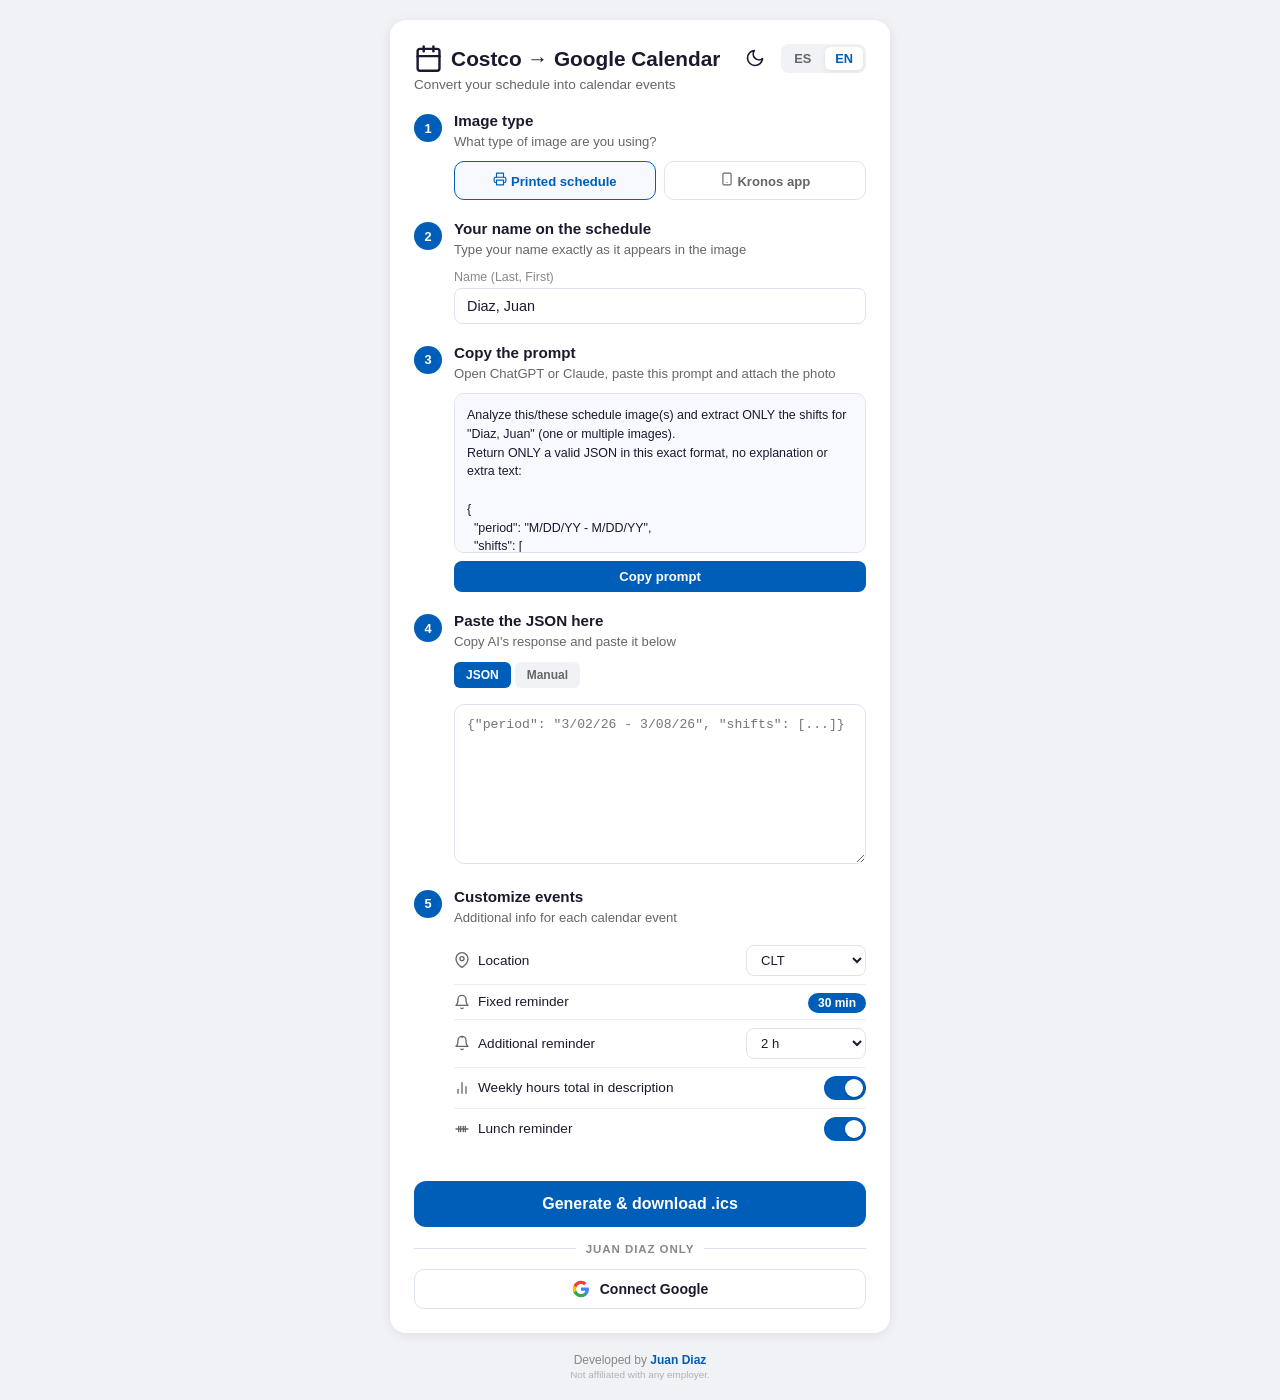
==== commit 1e8fad98: "script separado" ====
--- a/index.html
+++ b/index.html
@@ -544,2408 +544,6 @@
       </p>
       <p class="footer-legal">Not affiliated with any employer.</p>
     </footer>
-
-    <script>
-      // ── CONFIG ────────────────────────────────────────────────────────────
-      const GOOGLE_CLIENT_ID =
-        "19286324149-5oje1gclta6vpgs88rogvcp33h1pno0r.apps.googleusercontent.com";
-      const SHEET_ID = "1nozoAVbXK3qoahczhQnOonOE4EQj3OA5vjmUf-5itKY";
-      const SCOPES =
-        "openid email profile https://www.googleapis.com/auth/calendar https://www.googleapis.com/auth/spreadsheets";
-      const OWNER_NAME = "Diaz, Juan";
-      const OWNER_ALLOWED_EMAILS = ["juan.diaz.rodriguez93@gmail.com"];
-      const REMINDER_FIXED = 30; // always-on reminder in minutes
-      const LUNCH_THRESHOLD_HOURS = 5; // only generate lunch reminder above this
-      const LUNCH_NOTICE_BEFORE_MINUTES = 30; // warn this many minutes before hour 5
-      const LUNCH_EVENT_DURATION_MINUTES = 5;
-      const PAID_BREAK_DEDUCTION_HOURS = 0.5; // allow paid-hours inputs (meal deducted)
-      const PAID_BREAK_MIN_SHIFT_HOURS = 5.5; // minimum shift length where deduction can apply
-
-      // ── PAY RATES (update here if your wage changes) ──────────────────────
-      const HOURLY_RATE = 20; // regular hourly rate (USD)
-      const SUNDAY_RATE = HOURLY_RATE * 1.5; // time and a half
-      const PAY_PERIOD_ANCHOR_START = "2026-02-16"; // paystub period start
-      const PAY_PERIOD_LENGTH_DAYS = 14; // biweekly
-
-      // ── TRANSLATIONS ──────────────────────────────────────────────────────
-      const T = {
-        es: {
-          subtitle: "Convierte tu horario en eventos de calendario",
-          step1Title: "Tipo de imagen",
-          step1Desc: "¿Qué tipo de imagen vas a usar?",
-          imgModePrinted: "Horario impreso",
-          imgModeKronos: "App Kronos",
-          step2Title: "Tu nombre en el horario",
-          step2Desc: "Escribe tu nombre exactamente como aparece en la imagen",
-          nameLabel: "Nombre (Apellido, Nombre)",
-          step3Title: "Copia el prompt",
-          step3Desc: "Ábrelo en ChatGPT o Claude y adjunta la foto del horario",
-          copyBtn: "Copiar prompt",
-          copiedBtn: "¡Copiado!",
-          step4Title: "Pega el JSON aquí",
-          step4Desc: "Copia la respuesta de AI y pégala abajo",
-          fixJsonBtn: "Corregir errores",
-          jsonWarnTitle: "Revisión de JSON",
-          jsonErrPrefix: "Corrige esto antes de continuar:",
-          jsonErrBadDate: "Turno en {date}: formato de fecha inválido.",
-          jsonErrBadTime: "Turno en {date}: hora inválida.",
-          jsonErrEndBeforeStart:
-            "Turno en {date}: la hora de fin es antes del inicio.",
-          jsonErrNegativeHours: "Turno en {date}: horas negativas.",
-          jsonErrMismatchHours:
-            "Turno en {date}: horas no coinciden (JSON {jsonHours} vs calculado {calcHours}).",
-          jsonErrOverlap:
-            "Turno en {date}: se sobrepone con otro turno del mismo día.",
-          jsonFixNoInput: "Pega JSON primero.",
-          jsonFixInvalid: "No se pudo corregir: JSON inválido.",
-          jsonFixDone: "JSON corregido. Cambios:",
-          jsonFixNoChanges: "No encontré correcciones automáticas.",
-          step5Title: "Personaliza los eventos",
-          step5Desc: "Información adicional para cada evento",
-          optLocationLabel: "Ubicación",
-          optReminder1Label: "Recordatorio fijo",
-          optReminder2Label: "Recordatorio adicional",
-          optReminderNone: "Sin recordatorio",
-          optWeeklyLabel: "Total de horas en descripción",
-          optLunchLabel: "Recordatorio de lunch",
-
-          generateBtn: "Generar y descargar .ics",
-          previewTitle: "Turnos detectados:",
-          weeklyLabel: "Total semana:",
-          errEmpty: "Pega el JSON de AI primero.",
-          errJson: "JSON inválido: ",
-          errJsonHint: ". Asegúrate de copiar el bloque completo.",
-          errNoShifts: "No se encontraron turnos en el JSON.",
-          successMsg: "Descargado: ",
-          clearBtn: "Limpiar turnos",
-          descShift: "Turno Costco",
-          descHours: "Horas hoy",
-          descWeekTotal: "Total semana",
-          descWeekDays: "días esta semana",
-          descLunchTitle: "Recordatorio de lunch",
-          descLunchNote: "Toma el lunch antes de cumplir 5 horas",
-          juanDivider: "Solo para Juan Diaz",
-          openSheet: "Abrir Sheet",
-          googleSignin: "Conectar Google",
-          signout: "Cerrar sesión",
-          sendCalendar: "Calendar",
-          sendSheets: "Sheets",
-          sendBoth: "Ambos",
-          googleLoading: "Procesando...",
-          googleCalOk: "Eventos creados en Google Calendar",
-          googleSheetsOk: "Datos guardados en Google Sheets",
-          googleBothOk: "Calendar y Sheets actualizados",
-          googleErr: "Error: ",
-          sheetsDupTitle: "Semana existente",
-          sheetsDupMsg: "Esta semana ya existe en el Sheet. ¿Sobreescribir?",
-          sheetsDupYes: "Sobreescribir",
-          sheetsDupNo: "Cancelar",
-          calSkipped: " — duplicados omitidos.",
-          cancelled: "Cancelado.",
-          autoConnecting: "Conectando...",
-        },
-        en: {
-          subtitle: "Convert your schedule into calendar events",
-          step1Title: "Image type",
-          step1Desc: "What type of image are you using?",
-          imgModePrinted: "Printed schedule",
-          imgModeKronos: "Kronos app",
-          step2Title: "Your name on the schedule",
-          step2Desc: "Type your name exactly as it appears in the image",
-          nameLabel: "Name (Last, First)",
-          step3Title: "Copy the prompt",
-          step3Desc:
-            "Open ChatGPT or Claude, paste this prompt and attach the photo",
-          copyBtn: "Copy prompt",
-          copiedBtn: "Copied!",
-          step4Title: "Paste the JSON here",
-          step4Desc: "Copy AI's response and paste it below",
-          fixJsonBtn: "Fix Errors",
-          jsonWarnTitle: "JSON checks",
-          jsonErrPrefix: "Fix this before continuing:",
-          jsonErrBadDate: "Shift on {date}: wrong date format.",
-          jsonErrBadTime: "Shift on {date}: invalid time format.",
-          jsonErrEndBeforeStart: "Shift on {date}: end is before start.",
-          jsonErrNegativeHours: "Shift on {date}: negative hours.",
-          jsonErrMismatchHours:
-            "Shift on {date}: hours mismatch (JSON {jsonHours} vs calculated {calcHours}).",
-          jsonErrOverlap:
-            "Shift on {date}: overlaps with another shift on the same day.",
-          jsonFixNoInput: "Paste JSON first.",
-          jsonFixInvalid: "Could not fix: invalid JSON.",
-          jsonFixDone: "JSON fixed. Changes:",
-          jsonFixNoChanges: "No automatic fixes were needed.",
-          step5Title: "Customize events",
-          step5Desc: "Additional info for each calendar event",
-          optLocationLabel: "Location",
-          optReminder1Label: "Fixed reminder",
-          optReminder2Label: "Additional reminder",
-          optReminderNone: "No reminder",
-          optWeeklyLabel: "Weekly hours total in description",
-          optLunchLabel: "Lunch reminder",
-
-          generateBtn: "Generate & download .ics",
-          previewTitle: "Detected shifts:",
-          weeklyLabel: "Week total:",
-          errEmpty: "Paste AI's JSON first.",
-          errJson: "Invalid JSON: ",
-          errJsonHint: ". Make sure you copied the full block.",
-          errNoShifts: "No shifts found in the JSON.",
-          successMsg: "Downloaded: ",
-          clearBtn: "Clear shifts",
-          descShift: "Costco Shift",
-          descHours: "Hours today",
-          descWeekTotal: "Week total",
-          descWeekDays: "days this week",
-          descLunchTitle: "Lunch",
-          descLunchNote: "Take lunch before reaching 5 hours",
-          juanDivider: "Juan Diaz only",
-          openSheet: "Open Sheet",
-          googleSignin: "Connect Google",
-          signout: "Sign out",
-          sendCalendar: "Calendar",
-          sendSheets: "Sheets",
-          sendBoth: "Both",
-          googleLoading: "Processing...",
-          googleCalOk: "Events created in Google Calendar",
-          googleSheetsOk: "Data saved to Google Sheets",
-          googleBothOk: "Calendar and Sheets updated",
-          googleErr: "Error: ",
-          sheetsDupTitle: "Week already exists",
-          sheetsDupMsg: "This week already exists in the Sheet. Overwrite?",
-          sheetsDupYes: "Overwrite",
-          sheetsDupNo: "Cancel",
-          calSkipped: " — duplicates skipped.",
-          cancelled: "Cancelled.",
-          autoConnecting: "Connecting...",
-        },
-      };
-
-      const DAYS_ES = ["Dom", "Lun", "Mar", "Mié", "Jue", "Vie", "Sáb"];
-      const MONTHS_ES = [
-        "Ene",
-        "Feb",
-        "Mar",
-        "Abr",
-        "May",
-        "Jun",
-        "Jul",
-        "Ago",
-        "Sep",
-        "Oct",
-        "Nov",
-        "Dic",
-      ];
-      const DAYS_EN = ["Sun", "Mon", "Tue", "Wed", "Thu", "Fri", "Sat"];
-      const MONTHS_EN = [
-        "Jan",
-        "Feb",
-        "Mar",
-        "Apr",
-        "May",
-        "Jun",
-        "Jul",
-        "Aug",
-        "Sep",
-        "Oct",
-        "Nov",
-        "Dec",
-      ];
-
-      let lang = "en";
-      let theme = localStorage.getItem("theme") || "light";
-      let inputMode = "json";
-      let imageMode = "printed";
-      let manualShifts = [];
-      let accessToken = null;
-      let tokenClient = null;
-      let signedInUserEmail = "";
-
-      // ── SILENT SIGN-IN / AUTO RECONNECT ──────────────────────────────────
-      // We wait for the GSI library to load, then attempt silent sign-in
-      // if the user has previously authorized.
-      window.addEventListener("load", () => {
-        // Give GSI library time to initialize
-        const tryAutoConnect = () => {
-          if (typeof google === "undefined" || !google.accounts) {
-            setTimeout(tryAutoConnect, 300);
-            return;
-          }
-          initTokenClient();
-          // If previously connected, attempt silent token refresh
-          if (localStorage.getItem("gsi_connected") === "1" && isJuan()) {
-            showGoogleStatus("loading", T[lang].autoConnecting);
-            tokenClient.requestAccessToken({ prompt: "" }); // empty prompt = silent
-          }
-        };
-        tryAutoConnect();
-      });
-
-      function initTokenClient() {
-        if (tokenClient) return;
-        tokenClient = google.accounts.oauth2.initTokenClient({
-          client_id: GOOGLE_CLIENT_ID,
-          scope: SCOPES,
-          callback: async (response) => {
-            if (response.error) {
-              // Silent auth failed — clear stored state and show sign-in button
-              localStorage.removeItem("gsi_connected");
-              signedInUserEmail = "";
-              updateOwnerSheetButton();
-              document.getElementById("googleStatus").style.display = "none";
-              return;
-            }
-            accessToken = response.access_token;
-            localStorage.setItem("gsi_connected", "1");
-            const info = await fetch(
-              "https://www.googleapis.com/oauth2/v3/userinfo",
-              {
-                headers: { Authorization: "Bearer " + accessToken },
-              },
-            )
-              .then((r) => r.json())
-              .catch(() => ({}));
-            signedInUserEmail = (info.email || "").toLowerCase();
-            document.getElementById("signedInEmail").textContent =
-              info.email || "Connected";
-            document.getElementById("googleSignedOut").style.display = "none";
-            document.getElementById("googleSignedIn").style.display = "block";
-            updateOwnerSheetButton();
-            document.getElementById("googleStatus").style.display = "none";
-          },
-        });
-      }
-
-      function signInWithGoogle() {
-        initTokenClient();
-        tokenClient.requestAccessToken({ prompt: "consent" });
-      }
-
-      function signOut() {
-        if (accessToken) {
-          google.accounts.oauth2.revoke(accessToken, () => {});
-          accessToken = null;
-        }
-        signedInUserEmail = "";
-        localStorage.removeItem("gsi_connected");
-        document.getElementById("googleSignedOut").style.display = "block";
-        document.getElementById("googleSignedIn").style.display = "none";
-        updateOwnerSheetButton();
-        document.getElementById("googleStatus").style.display = "none";
-      }
-
-      function isJuan() {
-        return (
-          document.getElementById("employeeName").value.trim() === OWNER_NAME
-        );
-      }
-      function onNameInput() {
-        updatePrompt();
-        checkJuanSection();
-      }
-      function checkJuanSection() {
-        document.getElementById("juanSection").style.display = isJuan()
-          ? "block"
-          : "none";
-        updateOwnerSheetButton();
-      }
-      function canOpenOwnerSheet() {
-        return (
-          isJuan() &&
-          !!signedInUserEmail &&
-          OWNER_ALLOWED_EMAILS.map((e) => e.toLowerCase().trim()).includes(
-            signedInUserEmail,
-          )
-        );
-      }
-      function updateOwnerSheetButton() {
-        const btn = document.getElementById("txt-open-sheet");
-        if (!btn) return;
-        btn.style.display = canOpenOwnerSheet() ? "inline-flex" : "none";
-      }
-      function openOwnerSheet() {
-        if (!canOpenOwnerSheet()) return;
-        window.open(
-          `https://docs.google.com/spreadsheets/d/${SHEET_ID}`,
-          "_blank",
-          "noopener,noreferrer",
-        );
-      }
-
-      // ── RESET / CLEAR ─────────────────────────────────────────────────────
-      function resetAfterAction() {
-        document.getElementById("jsonInput").value = "";
-        renderJsonValidation([]);
-        manualShifts = [];
-        renderManualShifts();
-      }
-
-      // ── PARSE SHIFTS ──────────────────────────────────────────────────────
-      function parseAndValidate() {
-        const t = T[lang];
-        let shifts, period;
-        if (inputMode === "manual") {
-          if (!manualShifts.length) {
-            showError(t.errNoShifts);
-            return null;
-          }
-          shifts = normalizeAndDedupeShifts(manualShifts);
-          period = "costco";
-        } else {
-          const parsedJson = parseJsonInput();
-          if (!parsedJson) {
-            showError(t.errEmpty);
-            return null;
-          }
-          const { data, error } = parsedJson;
-          if (error) {
-            showError(t.errJson + error + t.errJsonHint);
-            return null;
-          }
-          if (Array.isArray(data)) {
-            shifts = data;
-            period = "costco";
-          } else {
-            shifts = data.shifts || [];
-            period = data.period || "costco";
-          }
-          if (!shifts.length) {
-            showError(t.errNoShifts);
-            return null;
-          }
-          shifts = normalizeAndDedupeShifts(shifts);
-          const issues = validateShiftData(shifts);
-          renderJsonValidation(issues);
-          if (issues.length) {
-            showError(`${t.jsonErrPrefix} ${issues[0]}`);
-            return null;
-          }
-        }
-        return { shifts, period };
-      }
-
-      // ── REMINDER HELPERS ──────────────────────────────────────────────────
-      function getReminderOverrides() {
-        const overrides = [
-          { method: "popup", minutes: REMINDER_FIXED },
-          { method: "email", minutes: REMINDER_FIXED },
-        ];
-        const extra = parseInt(document.getElementById("reminderSelect").value);
-        if (extra > 0) {
-          overrides.push({ method: "popup", minutes: extra });
-          overrides.push({ method: "email", minutes: extra });
-        }
-        return overrides;
-      }
-
-      // ── GOOGLE CALENDAR ───────────────────────────────────────────────────
-      async function sendToGoogleCalendar() {
-        const parsed = parseAndValidate();
-        if (!parsed) return;
-        const ok = await _doCalendar(parsed.shifts, parsed.period);
-        if (ok !== false) {
-          renderPreview(parsed.shifts);
-          resetAfterAction();
-        }
-      }
-
-      async function _doCalendar(shifts, period) {
-        const t = T[lang];
-        showGoogleStatus("loading", t.googleLoading);
-        const merged = mergeShifts(shifts);
-        const totalWeekHours = merged.reduce(
-          (a, s) => a + parseFloat(s.hours),
-          0,
-        );
-        const totalWeekDays = merged.length;
-        const location = document.getElementById("locationSelect").value;
-        const includeWeekly = document.getElementById("weeklyToggle").checked;
-        const includeLunch = document.getElementById("lunchToggle").checked;
-        const locEl = document.getElementById("locationSelect");
-        const locLabel = locEl.options[locEl.selectedIndex].text;
-        const reminderOverrides = getReminderOverrides();
-
-        let skipped = 0;
-        for (const s of merged) {
-          const dayStart = s.date + "T00:00:00-05:00";
-          const dayEnd = s.date + "T23:59:59-05:00";
-          const chk = await fetch(
-            `https://www.googleapis.com/calendar/v3/calendars/primary/events?timeMin=${encodeURIComponent(dayStart)}&timeMax=${encodeURIComponent(dayEnd)}&q=Costco`,
-            { headers: { Authorization: "Bearer " + accessToken } },
-          ).then((r) => r.json());
-          if (chk.items && chk.items.some((e) => e.summary === "Costco")) {
-            skipped++;
-            continue;
-          }
-
-          let description = `${t.descShift}\n⏱ ${t.descHours}: ${s.hours} hrs`;
-          if (includeWeekly)
-            description += `\n📅 ${t.descWeekTotal}: ${totalWeekHours.toFixed(2)} hrs (${totalWeekDays} ${t.descWeekDays})`;
-          description += `\n📍 ${locLabel}\n📆 ${period}`;
-
-          const event = {
-            summary: "Costco",
-            location,
-            description,
-            start: {
-              dateTime: s.startDt.toISOString(),
-              timeZone: "America/New_York",
-            },
-            end: {
-              dateTime: s.endDt.toISOString(),
-              timeZone: "America/New_York",
-            },
-            colorId: "3",
-            reminders: { useDefault: false, overrides: reminderOverrides },
-          };
-
-          const res = await fetch(
-            "https://www.googleapis.com/calendar/v3/calendars/primary/events",
-            {
-              method: "POST",
-              headers: {
-                Authorization: "Bearer " + accessToken,
-                "Content-Type": "application/json",
-              },
-              body: JSON.stringify(event),
-            },
-          );
-          if (!res.ok) {
-            const err = await res.json();
-            showGoogleStatus(
-              "error",
-              t.googleErr + (err.error?.message || res.status),
-            );
-            return false;
-          }
-
-          const lunchReminderAt = includeLunch
-            ? getLunchReminderDate(s.startDt, s.hours)
-            : null;
-          if (lunchReminderAt) {
-            const lunchEnd = new Date(
-              lunchReminderAt.getTime() + LUNCH_EVENT_DURATION_MINUTES * 60000,
-            );
-            const lunchEvent = {
-              summary: t.descLunchTitle,
-              location,
-              description: `${t.descLunchNote}\n📆 ${period}`,
-              start: {
-                dateTime: lunchReminderAt.toISOString(),
-                timeZone: "America/New_York",
-              },
-              end: {
-                dateTime: lunchEnd.toISOString(),
-                timeZone: "America/New_York",
-              },
-              colorId: "11",
-              reminders: {
-                useDefault: false,
-                overrides: [{ method: "popup", minutes: 0 }],
-              },
-            };
-
-            const lunchRes = await fetch(
-              "https://www.googleapis.com/calendar/v3/calendars/primary/events",
-              {
-                method: "POST",
-                headers: {
-                  Authorization: "Bearer " + accessToken,
-                  "Content-Type": "application/json",
-                },
-                body: JSON.stringify(lunchEvent),
-              },
-            );
-            if (!lunchRes.ok) {
-              const err = await lunchRes.json();
-              showGoogleStatus(
-                "error",
-                t.googleErr + (err.error?.message || lunchRes.status),
-              );
-              return false;
-            }
-          }
-        }
-        showGoogleStatus(
-          "success",
-          t.googleCalOk + (skipped > 0 ? t.calSkipped : ""),
-        );
-        return true;
-      }
-
-      // ── GOOGLE SHEETS ─────────────────────────────────────────────────────
-      async function sendToSheets() {
-        const parsed = parseAndValidate();
-        if (!parsed) return;
-        const ok = await _doSheets(parsed.shifts, parsed.period);
-        if (ok !== false) {
-          renderPreview(parsed.shifts);
-          resetAfterAction();
-        }
-      }
-
-      // ── PAY CALCULATOR ────────────────────────────────────────────────────
-      function calcPay(merged) {
-        let regHrs = 0,
-          sunHrs = 0;
-        merged.forEach((s) => {
-          const h = parseFloat(s.hours);
-          if (new Date(s.date + "T00:00:00").getDay() === 0) sunHrs += h;
-          else regHrs += h;
-        });
-        return {
-          rate: HOURLY_RATE,
-          sunRate: SUNDAY_RATE,
-          regHrs,
-          sunHrs,
-          totalHrs: regHrs + sunHrs,
-          regPay: regHrs * HOURLY_RATE,
-          sunPay: sunHrs * SUNDAY_RATE,
-          totalPay: regHrs * HOURLY_RATE + sunHrs * SUNDAY_RATE,
-        };
-      }
-
-      // ── SHEETS: create/find tab ────────────────────────────────────────────
-      const SHEET_TAB_TITLE = "Schedule";
-      const SUMMARY_TAB_TITLE = "Summary";
-
-      async function getOrCreateTab(title) {
-        const meta = await fetch(
-          `https://sheets.googleapis.com/v4/spreadsheets/${SHEET_ID}`,
-          { headers: { Authorization: "Bearer " + accessToken } },
-        ).then((r) => r.json());
-        const existing = meta.sheets.find((s) => s.properties.title === title);
-        if (existing) return existing.properties.sheetId;
-        const res = await fetch(
-          `https://sheets.googleapis.com/v4/spreadsheets/${SHEET_ID}:batchUpdate`,
-          {
-            method: "POST",
-            headers: {
-              Authorization: "Bearer " + accessToken,
-              "Content-Type": "application/json",
-            },
-            body: JSON.stringify({
-              requests: [{ addSheet: { properties: { title } } }],
-            }),
-          },
-        ).then((r) => r.json());
-        return res.replies?.[0]?.addSheet?.properties?.sheetId ?? null;
-      }
-
-      async function getUsedRowCount(sheetName) {
-        const res = await fetch(
-          `https://sheets.googleapis.com/v4/spreadsheets/${SHEET_ID}/values/${encodeURIComponent(sheetName)}!A1:H`,
-          { headers: { Authorization: "Bearer " + accessToken } },
-        ).then((r) => r.json());
-        return res.values ? res.values.length : 0;
-      }
-
-      async function getSheetValues(sheetName) {
-        const res = await fetch(
-          `https://sheets.googleapis.com/v4/spreadsheets/${SHEET_ID}/values/${encodeURIComponent(sheetName)}!A1:H`,
-          { headers: { Authorization: "Bearer " + accessToken } },
-        ).then((r) => r.json());
-        return res.values || [];
-      }
-
-      async function clearTab(sheetName) {
-        await fetch(
-          `https://sheets.googleapis.com/v4/spreadsheets/${SHEET_ID}/values/${encodeURIComponent(sheetName)}!A1:Z200:clear`,
-          {
-            method: "POST",
-            headers: {
-              Authorization: "Bearer " + accessToken,
-              "Content-Type": "application/json",
-            },
-          },
-        );
-      }
-
-      async function checkTabHasData(sheetName) {
-        const res = await fetch(
-          `https://sheets.googleapis.com/v4/spreadsheets/${SHEET_ID}/values/${encodeURIComponent(sheetName)}!A2`,
-          { headers: { Authorization: "Bearer " + accessToken } },
-        ).then((r) => r.json());
-        return !!(res.values && res.values.length);
-      }
-
-      async function ensureSummaryCharts(summaryTabId) {
-        const meta = await fetch(
-          `https://sheets.googleapis.com/v4/spreadsheets/${SHEET_ID}`,
-          { headers: { Authorization: "Bearer " + accessToken } },
-        ).then((r) => r.json());
-        const summarySheet = (meta.sheets || []).find(
-          (s) => s.properties?.sheetId === summaryTabId,
-        );
-        const existingCharts = summarySheet?.charts || [];
-        if (existingCharts.length >= 3) return true;
-
-        const chartRange = (colStart, colEnd) => ({
-          sourceRange: {
-            sources: [
-              {
-                sheetId: summaryTabId,
-                startRowIndex: 10,
-                endRowIndex: 220,
-                startColumnIndex: colStart,
-                endColumnIndex: colEnd,
-              },
-            ],
-          },
-        });
-
-        const requests = [
-          {
-            addChart: {
-              chart: {
-                spec: {
-                  title: "Hours by Month",
-                  basicChart: {
-                    chartType: "COLUMN",
-                    legendPosition: "NO_LEGEND",
-                    axis: [
-                      { position: "BOTTOM_AXIS", title: "Month" },
-                      { position: "LEFT_AXIS", title: "Hours" },
-                    ],
-                    domains: [{ domain: chartRange(0, 1) }],
-                    series: [{ series: chartRange(1, 2), targetAxis: "LEFT_AXIS" }],
-                    headerCount: 1,
-                  },
-                },
-                position: {
-                  overlayPosition: {
-                    anchorCell: { sheetId: summaryTabId, rowIndex: 1, columnIndex: 3 },
-                    offsetXPixels: 0,
-                    offsetYPixels: 0,
-                    widthPixels: 520,
-                    heightPixels: 260,
-                  },
-                },
-              },
-            },
-          },
-          {
-            addChart: {
-              chart: {
-                spec: {
-                  title: "Pay by Month",
-                  basicChart: {
-                    chartType: "LINE",
-                    legendPosition: "NO_LEGEND",
-                    axis: [
-                      { position: "BOTTOM_AXIS", title: "Month" },
-                      { position: "LEFT_AXIS", title: "Pay" },
-                    ],
-                    domains: [{ domain: chartRange(0, 1) }],
-                    series: [{ series: chartRange(2, 3), targetAxis: "LEFT_AXIS" }],
-                    headerCount: 1,
-                  },
-                },
-                position: {
-                  overlayPosition: {
-                    anchorCell: { sheetId: summaryTabId, rowIndex: 15, columnIndex: 3 },
-                    offsetXPixels: 0,
-                    offsetYPixels: 0,
-                    widthPixels: 520,
-                    heightPixels: 260,
-                  },
-                },
-              },
-            },
-          },
-          {
-            addChart: {
-              chart: {
-                spec: {
-                  title: "Sundays by Month",
-                  basicChart: {
-                    chartType: "COLUMN",
-                    legendPosition: "NO_LEGEND",
-                    axis: [
-                      { position: "BOTTOM_AXIS", title: "Month" },
-                      { position: "LEFT_AXIS", title: "Sundays" },
-                    ],
-                    domains: [{ domain: chartRange(4, 5) }],
-                    series: [{ series: chartRange(5, 6), targetAxis: "LEFT_AXIS" }],
-                    headerCount: 1,
-                  },
-                },
-                position: {
-                  overlayPosition: {
-                    anchorCell: { sheetId: summaryTabId, rowIndex: 29, columnIndex: 3 },
-                    offsetXPixels: 0,
-                    offsetYPixels: 0,
-                    widthPixels: 520,
-                    heightPixels: 260,
-                  },
-                },
-              },
-            },
-          },
-        ];
-
-        await fetch(
-          `https://sheets.googleapis.com/v4/spreadsheets/${SHEET_ID}:batchUpdate`,
-          {
-            method: "POST",
-            headers: {
-              Authorization: "Bearer " + accessToken,
-              "Content-Type": "application/json",
-            },
-            body: JSON.stringify({ requests }),
-          },
-        );
-        return true;
-      }
-
-      async function updateSummaryTab() {
-        const summaryTabId = await getOrCreateTab(SUMMARY_TAB_TITLE);
-        if (summaryTabId === null) return false;
-
-        const values = [
-          ["Schedule Summary"],
-          [""],
-          ["This week hours", '=SUMPRODUCT((IFERROR(IF(ISNUMBER(Schedule!A2:A),Schedule!A2:A,DATE(VALUE(LEFT(Schedule!A2:A&"",4)),VALUE(MID(Schedule!A2:A&"",6,2)),VALUE(MID(Schedule!A2:A&"",9,2)))),0)>=TODAY()-WEEKDAY(TODAY(),2)+1)*(IFERROR(IF(ISNUMBER(Schedule!A2:A),Schedule!A2:A,DATE(VALUE(LEFT(Schedule!A2:A&"",4)),VALUE(MID(Schedule!A2:A&"",6,2)),VALUE(MID(Schedule!A2:A&"",9,2)))),0)<=TODAY()-WEEKDAY(TODAY(),2)+7)*N(Schedule!E2:E))'],
-          ["Last week hours", '=SUMPRODUCT((IFERROR(IF(ISNUMBER(Schedule!A2:A),Schedule!A2:A,DATE(VALUE(LEFT(Schedule!A2:A&"",4)),VALUE(MID(Schedule!A2:A&"",6,2)),VALUE(MID(Schedule!A2:A&"",9,2)))),0)>=TODAY()-WEEKDAY(TODAY(),2)-6)*(IFERROR(IF(ISNUMBER(Schedule!A2:A),Schedule!A2:A,DATE(VALUE(LEFT(Schedule!A2:A&"",4)),VALUE(MID(Schedule!A2:A&"",6,2)),VALUE(MID(Schedule!A2:A&"",9,2)))),0)<=TODAY()-WEEKDAY(TODAY(),2))*N(Schedule!E2:E))'],
-          ["Week-over-week delta", "=B3-B4"],
-          ["Year to date hours", '=SUMPRODUCT((IFERROR(IF(ISNUMBER(Schedule!A2:A),Schedule!A2:A,DATE(VALUE(LEFT(Schedule!A2:A&"",4)),VALUE(MID(Schedule!A2:A&"",6,2)),VALUE(MID(Schedule!A2:A&"",9,2)))),0)>=DATE(YEAR(TODAY()),1,1))*(IFERROR(IF(ISNUMBER(Schedule!A2:A),Schedule!A2:A,DATE(VALUE(LEFT(Schedule!A2:A&"",4)),VALUE(MID(Schedule!A2:A&"",6,2)),VALUE(MID(Schedule!A2:A&"",9,2)))),0)<=TODAY())*N(Schedule!E2:E))'],
-          ["Avg weekly hours (last 4 weeks)", '=SUMPRODUCT((IFERROR(IF(ISNUMBER(Schedule!A2:A),Schedule!A2:A,DATE(VALUE(LEFT(Schedule!A2:A&"",4)),VALUE(MID(Schedule!A2:A&"",6,2)),VALUE(MID(Schedule!A2:A&"",9,2)))),0)>=TODAY()-28)*(IFERROR(IF(ISNUMBER(Schedule!A2:A),Schedule!A2:A,DATE(VALUE(LEFT(Schedule!A2:A&"",4)),VALUE(MID(Schedule!A2:A&"",6,2)),VALUE(MID(Schedule!A2:A&"",9,2)))),0)<=TODAY())*N(Schedule!E2:E))/4'],
-          ["Projected monthly pay", '=SUMPRODUCT((IFERROR(IF(ISNUMBER(Schedule!A2:A),Schedule!A2:A,DATE(VALUE(LEFT(Schedule!A2:A&"",4)),VALUE(MID(Schedule!A2:A&"",6,2)),VALUE(MID(Schedule!A2:A&"",9,2)))),0)>=TODAY()-28)*(IFERROR(IF(ISNUMBER(Schedule!A2:A),Schedule!A2:A,DATE(VALUE(LEFT(Schedule!A2:A&"",4)),VALUE(MID(Schedule!A2:A&"",6,2)),VALUE(MID(Schedule!A2:A&"",9,2)))),0)<=TODAY())*N(Schedule!F2:F))/4*4.345'],
-          ["Avg Sundays per month", '=IFERROR(AVERAGE(FILTER(F12:F,F12:F<>"")),0)'],
-          [""],
-          [
-            '=QUERY({IFERROR(TEXT(IF(ISNUMBER(Schedule!A2:A),Schedule!A2:A,DATE(VALUE(LEFT(Schedule!A2:A&"",4)),VALUE(MID(Schedule!A2:A&"",6,2)),VALUE(MID(Schedule!A2:A&"",9,2)))),"yyyy-mm"),),N(Schedule!E2:E),N(Schedule!F2:F)},"select Col1,sum(Col2),sum(Col3) where Col1 is not null group by Col1 order by Col1 label Col1 \'Month\', sum(Col2) \'Hours\', sum(Col3) \'Pay\'",0)',
-            "",
-            "",
-            "",
-            '=QUERY({IFERROR(TEXT(IF(ISNUMBER(Schedule!A2:A),Schedule!A2:A,DATE(VALUE(LEFT(Schedule!A2:A&"",4)),VALUE(MID(Schedule!A2:A&"",6,2)),VALUE(MID(Schedule!A2:A&"",9,2)))),"yyyy-mm"),),IFERROR(WEEKDAY(IF(ISNUMBER(Schedule!A2:A),Schedule!A2:A,DATE(VALUE(LEFT(Schedule!A2:A&"",4)),VALUE(MID(Schedule!A2:A&"",6,2)),VALUE(MID(Schedule!A2:A&"",9,2)))),1),)},"select Col1,count(Col2) where Col1 is not null and Col2=1 group by Col1 order by Col1 label Col1 \'Month\', count(Col2) \'Sundays\'",0)',
-          ],
-        ];
-
-        const enc = encodeURIComponent(SUMMARY_TAB_TITLE);
-        const write = await fetch(
-          `https://sheets.googleapis.com/v4/spreadsheets/${SHEET_ID}/values/${enc}!A1:F40?valueInputOption=USER_ENTERED`,
-          {
-            method: "PUT",
-            headers: {
-              Authorization: "Bearer " + accessToken,
-              "Content-Type": "application/json",
-            },
-            body: JSON.stringify({ values }),
-          },
-        );
-        if (!write.ok) return false;
-
-        const requests = [
-          {
-            repeatCell: {
-              range: {
-                sheetId: summaryTabId,
-                startRowIndex: 0,
-                endRowIndex: 1,
-                startColumnIndex: 0,
-                endColumnIndex: 2,
-              },
-              cell: {
-                userEnteredFormat: {
-                  textFormat: { bold: true, fontSize: 16 },
-                  horizontalAlignment: "LEFT",
-                },
-              },
-              fields: "userEnteredFormat",
-            },
-          },
-          {
-            repeatCell: {
-              range: {
-                sheetId: summaryTabId,
-                startRowIndex: 2,
-                endRowIndex: 9,
-                startColumnIndex: 1,
-                endColumnIndex: 2,
-              },
-              cell: {
-                userEnteredFormat: {
-                  numberFormat: { type: "NUMBER", pattern: "0.00" },
-                  horizontalAlignment: "RIGHT",
-                },
-              },
-              fields: "userEnteredFormat",
-            },
-          },
-          {
-            repeatCell: {
-              range: {
-                sheetId: summaryTabId,
-                startRowIndex: 7,
-                endRowIndex: 8,
-                startColumnIndex: 1,
-                endColumnIndex: 2,
-              },
-              cell: {
-                userEnteredFormat: {
-                  numberFormat: { type: "CURRENCY", pattern: "$#,##0.00" },
-                },
-              },
-              fields: "userEnteredFormat.numberFormat",
-            },
-          },
-          {
-            updateDimensionProperties: {
-              range: {
-                sheetId: summaryTabId,
-                dimension: "COLUMNS",
-                startIndex: 0,
-                endIndex: 1,
-              },
-              properties: { pixelSize: 260 },
-              fields: "pixelSize",
-            },
-          },
-          {
-            updateDimensionProperties: {
-              range: {
-                sheetId: summaryTabId,
-                dimension: "COLUMNS",
-                startIndex: 1,
-                endIndex: 2,
-              },
-              properties: { pixelSize: 170 },
-              fields: "pixelSize",
-            },
-          },
-          {
-            updateDimensionProperties: {
-              range: {
-                sheetId: summaryTabId,
-                dimension: "COLUMNS",
-                startIndex: 4,
-                endIndex: 6,
-              },
-              properties: { pixelSize: 150 },
-              fields: "pixelSize",
-            },
-          },
-        ];
-
-        await fetch(
-          `https://sheets.googleapis.com/v4/spreadsheets/${SHEET_ID}:batchUpdate`,
-          {
-            method: "POST",
-            headers: {
-              Authorization: "Bearer " + accessToken,
-              "Content-Type": "application/json",
-            },
-            body: JSON.stringify({ requests }),
-          },
-        );
-        await ensureSummaryCharts(summaryTabId);
-        return true;
-      }
-
-      // ── SHEETS: write data + formatting ───────────────────────────────────
-      async function _doSheets(shifts, period) {
-        const t = T[lang];
-        const DAYS = lang === "es" ? DAYS_ES : DAYS_EN;
-        const MONTHS = lang === "es" ? MONTHS_ES : MONTHS_EN;
-        const fmtT = (dt) => {
-          let h = dt.getHours(),
-            m = dt.getMinutes(),
-            ap = h >= 12 ? "PM" : "AM";
-          h = h % 12 || 12;
-          return `${h}:${String(m).padStart(2, "0")} ${ap}`;
-        };
-
-        showGoogleStatus("loading", t.googleLoading);
-        const merged = mergeShifts(shifts);
-        const pay = calcPay(merged);
-        const weekStart = merged[0]?.date;
-        const weekEnd = merged[merged.length - 1]?.date;
-        const biweekly = getBiweeklyWindow(weekStart);
-        const closesPayPeriod = weekEnd === biweekly.end;
-
-        // Get/create single tab
-        const tabId = await getOrCreateTab(SHEET_TAB_TITLE);
-        if (tabId === null) {
-          showGoogleStatus("error", t.googleErr + "Tab error");
-          return false;
-        }
-
-        const usedRows = await getUsedRowCount(SHEET_TAB_TITLE);
-        const existingValues = await getSheetValues(SHEET_TAB_TITLE);
-        const isFirstBlock = usedRows === 0;
-
-        // Build values: optional header + shift rows + summary row
-        const header = [
-          ["Date", "Day", "Start", "End", "Hours", "Pay", "", ""],
-        ];
-
-        const shiftRows = merged.map((s) => {
-          const d = new Date(s.date + "T00:00:00");
-          const isSun = d.getDay() === 0;
-          const hrs = parseFloat(s.hours);
-          const dayRate = isSun ? pay.sunRate : pay.rate;
-          const dayPay = hrs * dayRate;
-          const dayLabel = `${DAYS[d.getDay()]} ${d.getDate()} ${MONTHS[d.getMonth()]}`;
-          return [
-            s.date,
-            dayLabel,
-            fmtT(s.startDt),
-            fmtT(s.endDt),
-            hrs,
-            dayPay,
-            isSun ? "Sunday hrs ★" : "",
-            isSun ? `$${pay.sunRate.toFixed(2)}/hr` : "",
-          ];
-        });
-
-        const summaryRows = [
-          [
-            `WEEK SUMMARY ${period}`,
-            "",
-            "",
-            "Total hours",
-            pay.totalHrs,
-            pay.totalPay,
-            "Pay period",
-            `${biweekly.start} - ${biweekly.end}`,
-          ],
-        ];
-
-        let biweeklyRows = [];
-        if (closesPayPeriod) {
-          const existingBiweekly = sumExistingBiweekly(
-            existingValues,
-            biweekly,
-          );
-          const currentBiweeklyHrs = merged
-            .filter((s) => s.date >= biweekly.start && s.date <= biweekly.end)
-            .reduce((a, s) => a + parseFloat(s.hours), 0);
-          const currentBiweeklyPay = merged
-            .filter((s) => s.date >= biweekly.start && s.date <= biweekly.end)
-            .reduce((a, s) => {
-              const d = new Date(s.date + "T00:00:00");
-              const isSun = d.getDay() === 0;
-              return a + parseFloat(s.hours) * (isSun ? pay.sunRate : pay.rate);
-            }, 0);
-
-          biweeklyRows = [
-            [
-              `BIWEEKLY TOTAL ${biweekly.start} - ${biweekly.end}`,
-              "",
-              "",
-              "Total hours",
-              existingBiweekly.hours + currentBiweeklyHrs,
-              existingBiweekly.pay + currentBiweeklyPay,
-              "Pay date",
-              biweekly.payDate,
-            ],
-          ];
-        }
-
-        const spacerRows = [["", "", "", "", "", "", "", ""]];
-
-        const allValues = [
-          ...(isFirstBlock ? header : []),
-          ...shiftRows,
-          ...summaryRows,
-          ...biweeklyRows,
-          ...spacerRows,
-        ];
-
-        // Write values
-        const startRow = usedRows + 1;
-        const endRow = usedRows + allValues.length;
-        const enc = encodeURIComponent(SHEET_TAB_TITLE);
-        const writeRes = await fetch(
-          `https://sheets.googleapis.com/v4/spreadsheets/${SHEET_ID}/values/${enc}!A${startRow}:H${endRow}?valueInputOption=RAW`,
-          {
-            method: "PUT",
-            headers: {
-              Authorization: "Bearer " + accessToken,
-              "Content-Type": "application/json",
-            },
-            body: JSON.stringify({ values: allValues }),
-          },
-        );
-        if (!writeRes.ok) {
-          const err = await writeRes.json();
-          showGoogleStatus(
-            "error",
-            t.googleErr + (err.error?.message || writeRes.status),
-          );
-          return false;
-        }
-
-        // ── FORMATTING via batchUpdate ─────────────────────────────────────
-        const nShifts = shiftRows.length;
-        const base = usedRows; // row index 0-based
-        const headerRow = base;
-        const firstShift = base + (isFirstBlock ? 1 : 0);
-        const lastShift = firstShift + nShifts - 1; // inclusive index
-        const summaryRow = lastShift + 1;
-        const biweeklyRow = closesPayPeriod ? summaryRow + 1 : null;
-        const spacerRow = (biweeklyRow ?? summaryRow) + 1;
-
-        // Colors
-        const BASE_BG = { red: 0.96, green: 0.96, blue: 0.96 };
-        const ALT_BG = { red: 0.94, green: 0.94, blue: 0.94 };
-        const HOURS_BG = { red: 0.87, green: 0.9, blue: 0.95 };
-        const HEADER_BG = { red: 0.18, green: 0.33, blue: 0.59 }; // navy blue
-        const HEADER_FG = { red: 1.0, green: 1.0, blue: 1.0 };
-        const SUN_BG = { red: 0.94, green: 0.9, blue: 0.78 };
-        const SUMM_BG = { red: 0.92, green: 0.92, blue: 0.92 };
-        const GREEN = { red: 0.13, green: 0.55, blue: 0.13 };
-        const BLUE_GRID = { red: 0.18, green: 0.33, blue: 0.59 };
-        const GRID = { red: 0.78, green: 0.78, blue: 0.78 };
-
-        const cell = (r, c) => ({
-          sheetId: tabId,
-          startRowIndex: r,
-          endRowIndex: r + 1,
-          startColumnIndex: c,
-          endColumnIndex: c + 1,
-        });
-        const row = (r, c1 = 0, c2 = 8) => ({
-          sheetId: tabId,
-          startRowIndex: r,
-          endRowIndex: r + 1,
-          startColumnIndex: c1,
-          endColumnIndex: c2,
-        });
-
-        const requests = [];
-
-        // Header row style
-        if (isFirstBlock) {
-          requests.push({
-            repeatCell: {
-              range: row(headerRow, 0, 6),
-              cell: {
-                userEnteredFormat: {
-                  backgroundColor: HEADER_BG,
-                  textFormat: {
-                    foregroundColor: HEADER_FG,
-                    bold: true,
-                    fontSize: 14,
-                  },
-                  horizontalAlignment: "CENTER",
-                  verticalAlignment: "MIDDLE",
-                },
-              },
-              fields: "userEnteredFormat",
-            },
-          });
-        }
-
-        // Shift rows
-        merged.forEach((s, i) => {
-          const r = firstShift + i;
-          const isSun = new Date(s.date + "T00:00:00").getDay() === 0;
-          const bg = isSun ? SUN_BG : i % 2 === 0 ? BASE_BG : ALT_BG;
-
-          requests.push({
-            repeatCell: {
-              range: row(r, 0, 5),
-              cell: {
-                userEnteredFormat: {
-                  backgroundColor: bg,
-                  textFormat: { fontSize: 12 },
-                  verticalAlignment: "MIDDLE",
-                  wrapStrategy: "CLIP",
-                },
-              },
-              fields: "userEnteredFormat",
-            },
-          });
-
-          // Hours column has dedicated blue tint
-          requests.push({
-            repeatCell: {
-              range: cell(r, 4),
-              cell: {
-                userEnteredFormat: { backgroundColor: HOURS_BG },
-              },
-              fields: "userEnteredFormat.backgroundColor",
-            },
-          });
-
-          // Date + Day
-          requests.push({
-            repeatCell: {
-              range: cell(r, 0),
-              cell: {
-                userEnteredFormat: {
-                  horizontalAlignment: "CENTER",
-                  textFormat: { fontSize: 12 },
-                  numberFormat: { type: "DATE", pattern: "yyyy-mm-dd" },
-                },
-              },
-              fields: "userEnteredFormat",
-            },
-          });
-          requests.push({
-            repeatCell: {
-              range: cell(r, 1),
-              cell: {
-                userEnteredFormat: {
-                  horizontalAlignment: "CENTER",
-                  textFormat: { fontSize: 12 },
-                  numberFormat: { type: "TEXT", pattern: "@" },
-                },
-              },
-              fields: "userEnteredFormat",
-            },
-          });
-
-          // Time columns centered
-          [2, 3].forEach((c) => {
-            requests.push({
-              repeatCell: {
-                range: cell(r, c),
-                cell: {
-                  userEnteredFormat: {
-                    horizontalAlignment: "CENTER",
-                    numberFormat: { type: "TIME", pattern: "h:mm AM/PM" },
-                  },
-                },
-                fields: "userEnteredFormat",
-              },
-            });
-          });
-
-          requests.push({
-            repeatCell: {
-              range: cell(r, 4),
-              cell: {
-                userEnteredFormat: {
-                  horizontalAlignment: "CENTER",
-                  textFormat: { bold: true, fontSize: 12 },
-                  numberFormat: { type: "NUMBER", pattern: "0.##" },
-                },
-              },
-              fields: "userEnteredFormat",
-            },
-          });
-
-          // Pay column green + currency
-          requests.push({
-            repeatCell: {
-              range: cell(r, 5),
-              cell: {
-                userEnteredFormat: {
-                  textFormat: {
-                    foregroundColor: GREEN,
-                    bold: true,
-                    fontSize: 12,
-                  },
-                  numberFormat: { type: "CURRENCY", pattern: "$#,##0.00" },
-                  horizontalAlignment: "RIGHT",
-                },
-              },
-              fields: "userEnteredFormat",
-            },
-          });
-
-          // Sunday note columns G/H
-          if (isSun) {
-            [6, 7].forEach((c) => {
-              requests.push({
-                repeatCell: {
-                  range: cell(r, c),
-                  cell: {
-                    userEnteredFormat: {
-                      backgroundColor: BASE_BG,
-                      textFormat: {
-                        fontSize: 11,
-                        foregroundColor: { red: 0.3, green: 0.3, blue: 0.3 },
-                      },
-                      horizontalAlignment: "LEFT",
-                    },
-                  },
-                  fields: "userEnteredFormat",
-                },
-              });
-            });
-          }
-        });
-
-        // Summary row
-        requests.push({
-          repeatCell: {
-            range: row(summaryRow, 0, 8),
-            cell: {
-              userEnteredFormat: {
-                backgroundColor: SUMM_BG,
-                textFormat: { fontSize: 11, bold: true },
-                verticalAlignment: "MIDDLE",
-                wrapStrategy: "CLIP",
-              },
-            },
-            fields: "userEnteredFormat",
-          },
-        });
-
-        requests.push({
-          repeatCell: {
-            range: cell(summaryRow, 0),
-            cell: {
-              userEnteredFormat: {
-                textFormat: { bold: true, fontSize: 13 },
-                horizontalAlignment: "LEFT",
-              },
-            },
-            fields: "userEnteredFormat",
-          },
-        });
-
-        requests.push({
-          repeatCell: {
-            range: cell(summaryRow, 3),
-            cell: {
-              userEnteredFormat: {
-                horizontalAlignment: "CENTER",
-                textFormat: { fontSize: 12 },
-              },
-            },
-            fields: "userEnteredFormat",
-          },
-        });
-
-        requests.push({
-          repeatCell: {
-            range: cell(summaryRow, 4),
-            cell: {
-              userEnteredFormat: {
-                horizontalAlignment: "CENTER",
-                textFormat: { bold: true, fontSize: 13 },
-              },
-            },
-            fields: "userEnteredFormat",
-          },
-        });
-
-        requests.push({
-          repeatCell: {
-            range: cell(summaryRow, 5),
-            cell: {
-              userEnteredFormat: {
-                numberFormat: { type: "CURRENCY", pattern: "$#,##0.00" },
-                textFormat: {
-                  bold: true,
-                  fontSize: 14,
-                },
-                horizontalAlignment: "RIGHT",
-              },
-            },
-            fields: "userEnteredFormat",
-          },
-        });
-
-        // Keep G/H info readable but not heavy
-        [6, 7].forEach((c) => {
-          requests.push({
-            repeatCell: {
-              range: cell(summaryRow, c),
-              cell: {
-                userEnteredFormat: {
-                  horizontalAlignment: "LEFT",
-                  textFormat: {
-                    bold: c === 7,
-                    fontSize: 11,
-                    foregroundColor: { red: 0.2, green: 0.2, blue: 0.2 },
-                  },
-                },
-              },
-              fields: "userEnteredFormat",
-            },
-          });
-        });
-
-        requests.push({
-          mergeCells: {
-            range: {
-              sheetId: tabId,
-              startRowIndex: summaryRow,
-              endRowIndex: summaryRow + 1,
-              startColumnIndex: 0,
-              endColumnIndex: 3,
-            },
-            mergeType: "MERGE_ALL",
-          },
-        });
-
-        // Biweekly summary row (only on pay-period close week)
-        if (biweeklyRow !== null) {
-          requests.push({
-            repeatCell: {
-              range: row(biweeklyRow, 0, 8),
-              cell: {
-                userEnteredFormat: {
-                  backgroundColor: { red: 0.86, green: 0.9, blue: 0.96 },
-                  textFormat: { bold: true, fontSize: 11 },
-                  verticalAlignment: "MIDDLE",
-                  wrapStrategy: "CLIP",
-                },
-              },
-              fields: "userEnteredFormat",
-            },
-          });
-
-          requests.push({
-            repeatCell: {
-              range: cell(biweeklyRow, 0),
-              cell: {
-                userEnteredFormat: {
-                  horizontalAlignment: "LEFT",
-                  textFormat: { bold: true, fontSize: 13 },
-                },
-              },
-              fields: "userEnteredFormat",
-            },
-          });
-
-          requests.push({
-            repeatCell: {
-              range: cell(biweeklyRow, 4),
-              cell: {
-                userEnteredFormat: {
-                  horizontalAlignment: "CENTER",
-                  textFormat: { bold: true, fontSize: 12 },
-                },
-              },
-              fields: "userEnteredFormat",
-            },
-          });
-
-          requests.push({
-            repeatCell: {
-              range: cell(biweeklyRow, 5),
-              cell: {
-                userEnteredFormat: {
-                  numberFormat: { type: "CURRENCY", pattern: "$#,##0.00" },
-                  horizontalAlignment: "RIGHT",
-                  textFormat: { bold: true, fontSize: 13 },
-                },
-              },
-              fields: "userEnteredFormat",
-            },
-          });
-
-          [6, 7].forEach((c) => {
-            requests.push({
-              repeatCell: {
-                range: cell(biweeklyRow, c),
-                cell: {
-                  userEnteredFormat: {
-                    horizontalAlignment: "LEFT",
-                    textFormat: {
-                      bold: c === 7,
-                      fontSize: 11,
-                      foregroundColor: { red: 0.2, green: 0.2, blue: 0.2 },
-                    },
-                  },
-                },
-                fields: "userEnteredFormat",
-              },
-            });
-          });
-
-          requests.push({
-            mergeCells: {
-              range: {
-                sheetId: tabId,
-                startRowIndex: biweeklyRow,
-                endRowIndex: biweeklyRow + 1,
-                startColumnIndex: 0,
-                endColumnIndex: 3,
-              },
-              mergeType: "MERGE_ALL",
-            },
-          });
-        }
-
-        // Column widths
-        const colWidths = [128, 168, 122, 122, 84, 148, 150, 122];
-        colWidths.forEach((px, i) => {
-          requests.push({
-            updateDimensionProperties: {
-              range: {
-                sheetId: tabId,
-                dimension: "COLUMNS",
-                startIndex: i,
-                endIndex: i + 1,
-              },
-              properties: { pixelSize: px },
-              fields: "pixelSize",
-            },
-          });
-        });
-
-        // Row heights
-        if (isFirstBlock) {
-          requests.push({
-            updateDimensionProperties: {
-              range: {
-                sheetId: tabId,
-                dimension: "ROWS",
-                startIndex: headerRow,
-                endIndex: headerRow + 1,
-              },
-              properties: { pixelSize: 38 },
-              fields: "pixelSize",
-            },
-          });
-        }
-        requests.push({
-          updateDimensionProperties: {
-            range: {
-              sheetId: tabId,
-              dimension: "ROWS",
-              startIndex: firstShift,
-              endIndex: lastShift + 1,
-            },
-            properties: { pixelSize: 34 },
-            fields: "pixelSize",
-          },
-        });
-        requests.push({
-          updateDimensionProperties: {
-            range: {
-              sheetId: tabId,
-              dimension: "ROWS",
-              startIndex: summaryRow,
-              endIndex: summaryRow + 1,
-            },
-            properties: { pixelSize: 38 },
-            fields: "pixelSize",
-          },
-        });
-        if (biweeklyRow !== null) {
-          requests.push({
-            updateDimensionProperties: {
-              range: {
-                sheetId: tabId,
-                dimension: "ROWS",
-                startIndex: biweeklyRow,
-                endIndex: biweeklyRow + 1,
-              },
-              properties: { pixelSize: 40 },
-              fields: "pixelSize",
-            },
-          });
-        }
-        requests.push({
-          updateDimensionProperties: {
-            range: {
-              sheetId: tabId,
-              dimension: "ROWS",
-              startIndex: spacerRow,
-              endIndex: spacerRow + 1,
-            },
-            properties: { pixelSize: 12 },
-            fields: "pixelSize",
-          },
-        });
-
-        // Borders for current block
-        requests.push({
-          updateBorders: {
-            range: row(summaryRow, 0, 6),
-            top: { style: "SOLID_MEDIUM", color: GRID },
-          },
-        });
-        if (biweeklyRow !== null) {
-          requests.push({
-            updateBorders: {
-              range: row(biweeklyRow, 0, 6),
-              top: { style: "SOLID_MEDIUM", color: BLUE_GRID },
-            },
-          });
-        }
-
-        const tableRange = {
-          sheetId: tabId,
-          startRowIndex: isFirstBlock ? headerRow : firstShift,
-          endRowIndex: (biweeklyRow ?? summaryRow) + 1,
-          startColumnIndex: 0,
-          endColumnIndex: 6,
-        };
-        requests.push({
-          updateBorders: {
-            range: tableRange,
-            top: { style: "SOLID", color: GRID },
-            bottom: { style: "SOLID", color: GRID },
-            left: { style: "SOLID", color: GRID },
-            right: { style: "SOLID", color: BLUE_GRID },
-            innerHorizontal: { style: "SOLID", color: GRID },
-            innerVertical: { style: "SOLID", color: GRID },
-          },
-        });
-
-        // Strong blue divider at right side of Pay column (F)
-        requests.push({
-          updateBorders: {
-            range: {
-              sheetId: tabId,
-              startRowIndex: isFirstBlock ? headerRow : firstShift,
-              endRowIndex: (biweeklyRow ?? summaryRow) + 1,
-              startColumnIndex: 5,
-              endColumnIndex: 6,
-            },
-            right: { style: "SOLID_MEDIUM", color: BLUE_GRID },
-          },
-        });
-
-        // Freeze header row
-        if (isFirstBlock) {
-          requests.push({
-            updateSheetProperties: {
-              properties: {
-                sheetId: tabId,
-                gridProperties: { frozenRowCount: 1 },
-              },
-              fields: "gridProperties.frozenRowCount",
-            },
-          });
-        }
-
-        // Execute formatting
-        await fetch(
-          `https://sheets.googleapis.com/v4/spreadsheets/${SHEET_ID}:batchUpdate`,
-          {
-            method: "POST",
-            headers: {
-              Authorization: "Bearer " + accessToken,
-              "Content-Type": "application/json",
-            },
-            body: JSON.stringify({ requests }),
-          },
-        );
-
-        await updateSummaryTab();
-        showGoogleStatus("success", t.googleSheetsOk);
-        return true;
-      }
-
-      function getBiweeklyWindow(dateStr) {
-        const base = new Date(PAY_PERIOD_ANCHOR_START + "T12:00:00");
-        const d = new Date(dateStr + "T12:00:00");
-        const msDay = 86400000;
-        const diffDays = Math.floor((d - base) / msDay);
-        const bucket = Math.floor(diffDays / PAY_PERIOD_LENGTH_DAYS);
-        const start = new Date(
-          base.getTime() + bucket * PAY_PERIOD_LENGTH_DAYS * msDay,
-        );
-        const end = new Date(
-          start.getTime() + (PAY_PERIOD_LENGTH_DAYS - 1) * msDay,
-        );
-        const payDate = new Date(end.getTime() + 5 * msDay); // Costco example: Friday after period close
-        return {
-          start: toIsoDate(start),
-          end: toIsoDate(end),
-          payDate: toUsDate(payDate),
-        };
-      }
-
-      function sumExistingBiweekly(values, biweekly) {
-        let hours = 0;
-        let pay = 0;
-        values.forEach((r) => {
-          const date = (r[0] || "").trim();
-          if (!/^\d{4}-\d{2}-\d{2}$/.test(date)) return;
-          if (date < biweekly.start || date > biweekly.end) return;
-          const hrs = parseFloat((r[4] || "").toString().replace(/,/g, ""));
-          const payVal = parseFloat(
-            (r[5] || "").toString().replace(/\$/g, "").replace(/,/g, ""),
-          );
-          if (!Number.isNaN(hrs)) hours += hrs;
-          if (!Number.isNaN(payVal)) pay += payVal;
-        });
-        return { hours, pay };
-      }
-
-      function toIsoDate(dt) {
-        const p = (n) => String(n).padStart(2, "0");
-        return `${dt.getFullYear()}-${p(dt.getMonth() + 1)}-${p(dt.getDate())}`;
-      }
-
-      function toUsDate(dt) {
-        const p = (n) => String(n).padStart(2, "0");
-        return `${p(dt.getMonth() + 1)}/${p(dt.getDate())}/${dt.getFullYear()}`;
-      }
-
-      function confirmDuplicate() {
-        const t = T[lang],
-          el = document.getElementById("googleStatus");
-        return new Promise((resolve) => {
-          el.style.display = "block";
-          el.className = "google-status warning";
-          el.innerHTML = `<div style="margin-bottom:6px;font-weight:600">${t.sheetsDupTitle}</div><div style="font-size:.85rem;margin-bottom:10px">${t.sheetsDupMsg}</div><div style="display:flex;gap:8px"><button class="dup-yes-btn" id="dupYes">${t.sheetsDupYes}</button><button class="dup-no-btn" id="dupNo">${t.sheetsDupNo}</button></div>`;
-          document.getElementById("dupYes").onclick = () => resolve(true);
-          document.getElementById("dupNo").onclick = () => resolve(false);
-        });
-      }
-
-      async function sendToBoth() {
-        const parsed = parseAndValidate();
-        if (!parsed) return;
-        const calOk = await _doCalendar(parsed.shifts, parsed.period);
-        if (calOk === false) return;
-        const shtOk = await _doSheets(parsed.shifts, parsed.period);
-        if (shtOk === false) return;
-        showGoogleStatus("success", T[lang].googleBothOk);
-        renderPreview(parsed.shifts);
-        resetAfterAction();
-      }
-
-      function showGoogleStatus(type, msg) {
-        const el = document.getElementById("googleStatus");
-        el.style.display = "block";
-        el.className = "google-status " + type;
-        el.textContent = msg;
-      }
-
-      // ── ICS (everyone) ────────────────────────────────────────────────────
-      function generate() {
-        const t = T[lang];
-        document.getElementById("errorBox").style.display = "none";
-        document.getElementById("successBox").style.display = "none";
-        document.getElementById("preview").style.display = "none";
-        const parsed = parseAndValidate();
-        if (!parsed) return;
-
-        const blob = new Blob([buildIcs(parsed.shifts)], {
-          type: "text/calendar;charset=utf-8",
-        });
-        const url = URL.createObjectURL(blob);
-        const a = document.createElement("a");
-        a.href = url;
-        a.download = periodToFilename(parsed.period);
-        a.click();
-        URL.revokeObjectURL(url);
-        showSuccess(t.successMsg + periodToFilename(parsed.period));
-        renderPreview(parsed.shifts);
-        resetAfterAction();
-      }
-
-      function renderPreview(shifts) {
-        const t = T[lang];
-        const DAYS = lang === "es" ? DAYS_ES : DAYS_EN;
-        const MONTHS = lang === "es" ? MONTHS_ES : MONTHS_EN;
-        const merged = mergeShifts(shifts);
-        const total = merged.reduce((a, s) => a + parseFloat(s.hours), 0);
-        document.getElementById("weeklySummary").textContent =
-          `${t.weeklyLabel} ${total.toFixed(2)} hrs`;
-        const fmt = (dt) => {
-          let h = dt.getHours(),
-            m = dt.getMinutes(),
-            ap = h >= 12 ? "PM" : "AM";
-          h = h % 12 || 12;
-          return `${h}:${String(m).padStart(2, "0")} ${ap}`;
-        };
-        document.getElementById("shiftList").innerHTML = merged
-          .map((s) => {
-            const d = new Date(s.date + "T00:00:00");
-            return `<div class="shift-item"><span class="shift-day">${DAYS[d.getDay()]} ${d.getDate()} ${MONTHS[d.getMonth()]}</span><span class="shift-time">${fmt(s.startDt)} &ndash; ${fmt(s.endDt)}</span><span class="shift-hrs">${s.hours}h</span></div>`;
-          })
-          .join("");
-        document.getElementById("preview").style.display = "block";
-      }
-
-      function buildIcs(shifts) {
-        const t = T[lang];
-        const merged = mergeShifts(shifts);
-        const now = toIcsDt(new Date()).replace(/T/, "") + "Z";
-        const totalWeekHours = merged.reduce(
-          (a, s) => a + parseFloat(s.hours),
-          0,
-        );
-        const totalWeekDays = merged.length;
-        const location = document.getElementById("locationSelect").value;
-        const extraMins = parseInt(
-          document.getElementById("reminderSelect").value,
-        );
-        const includeWeekly = document.getElementById("weeklyToggle").checked;
-        const includeLunch = document.getElementById("lunchToggle").checked;
-
-        let events = "";
-        for (const s of merged) {
-          const uid =
-            "costco-" + s.date + "-" + Math.random().toString(36).slice(2);
-          let desc = `${t.descShift}\\n⏱ ${t.descHours}: ${s.hours} hrs`;
-          if (includeWeekly)
-            desc += `\\n📅 ${t.descWeekTotal}: ${totalWeekHours.toFixed(2)} hrs (${totalWeekDays} ${t.descWeekDays})`;
-          const lines = [
-            "BEGIN:VEVENT",
-            `UID:${uid}`,
-            `DTSTAMP:${now}`,
-            `DTSTART:${toIcsDt(s.startDt)}`,
-            `DTEND:${toIcsDt(s.endDt)}`,
-            "SUMMARY:Costco",
-            "COLOR:grape",
-            "X-APPLE-CALENDAR-COLOR:#8B008B",
-            `DESCRIPTION:${desc}`,
-          ];
-          if (location) lines.push(`LOCATION:${location}`);
-          // Fixed 30-min reminder
-          lines.push(
-            "BEGIN:VALARM",
-            "ACTION:DISPLAY",
-            `DESCRIPTION:${t.descShift}`,
-            "TRIGGER:-PT30M",
-            "END:VALARM",
-          );
-          // Extra reminder if set
-          if (extraMins > 0) {
-            const th = extraMins / 60;
-            const tr = Number.isInteger(th) ? `-PT${th}H` : `-PT${extraMins}M`;
-            lines.push(
-              "BEGIN:VALARM",
-              "ACTION:DISPLAY",
-              `DESCRIPTION:${t.descShift}`,
-              `TRIGGER:${tr}`,
-              "END:VALARM",
-            );
-          }
-          lines.push("END:VEVENT");
-          events += lines.join("\r\n") + "\r\n";
-
-          const lunchReminderAt = includeLunch
-            ? getLunchReminderDate(s.startDt, s.hours)
-            : null;
-          if (lunchReminderAt) {
-            const lunchEnd = new Date(
-              lunchReminderAt.getTime() + LUNCH_EVENT_DURATION_MINUTES * 60000,
-            );
-            const lunchUid =
-              "costco-lunch-" +
-              s.date +
-              "-" +
-              Math.random().toString(36).slice(2);
-            const lunchLines = [
-              "BEGIN:VEVENT",
-              `UID:${lunchUid}`,
-              `DTSTAMP:${now}`,
-              `DTSTART:${toIcsDt(lunchReminderAt)}`,
-              `DTEND:${toIcsDt(lunchEnd)}`,
-              `SUMMARY:${t.descLunchTitle}`,
-              `DESCRIPTION:${t.descLunchNote}`,
-              "BEGIN:VALARM",
-              "ACTION:DISPLAY",
-              `DESCRIPTION:${t.descLunchTitle}`,
-              "TRIGGER:PT0M",
-              "END:VALARM",
-              "END:VEVENT",
-            ];
-            if (location) lunchLines.splice(7, 0, `LOCATION:${location}`);
-            events += lunchLines.join("\r\n") + "\r\n";
-          }
-        }
-        return [
-          "BEGIN:VCALENDAR",
-          "VERSION:2.0",
-          "PRODID:-//CostcoSchedule//EN//",
-          "CALSCALE:GREGORIAN",
-          "METHOD:PUBLISH",
-          events.trim(),
-          "END:VCALENDAR",
-        ].join("\r\n");
-      }
-
-      // ── HELPERS ───────────────────────────────────────────────────────────
-      function setImageMode(mode) {
-        imageMode = mode;
-        document
-          .getElementById("imgmode-btn-printed")
-          .classList.toggle("active", mode === "printed");
-        document
-          .getElementById("imgmode-btn-kronos")
-          .classList.toggle("active", mode === "kronos");
-        document.getElementById("nameStep").style.display =
-          mode === "printed" ? "flex" : "none";
-        document.getElementById("stepnum-prompt").textContent =
-          mode === "printed" ? "3" : "2";
-        document.getElementById("stepnum-json").textContent =
-          mode === "printed" ? "4" : "3";
-        document.getElementById("stepnum-options").textContent =
-          mode === "printed" ? "5" : "4";
-        updatePrompt();
-      }
-      function setInputMode(mode) {
-        inputMode = mode;
-        document
-          .getElementById("btn-json")
-          .classList.toggle("active", mode === "json");
-        document
-          .getElementById("btn-manual")
-          .classList.toggle("active", mode === "manual");
-        document.getElementById("jsonInput").style.display =
-          mode === "json" ? "block" : "none";
-        document.getElementById("fixJsonBtn").style.display = "none";
-        document.getElementById("jsonValidation").style.display =
-          mode === "json" ? "block" : "none";
-        document.getElementById("manualInput").style.display =
-          mode === "manual" ? "block" : "none";
-        if (mode === "json") validateJsonInputLive();
-      }
-      function addShift() {
-        const date = document.getElementById("manualDate").value,
-          start = document.getElementById("manualStart").value,
-          end = document.getElementById("manualEnd").value;
-        if (!date || !start || !end) return;
-        let hours =
-          (new Date("2000-01-01T" + end) - new Date("2000-01-01T" + start)) /
-          3600000;
-        if (hours <= 0) hours += 24;
-        manualShifts.push({
-          date,
-          start: fmt12(start),
-          end: fmt12(end),
-          hours: hours.toFixed(2),
-        });
-        renderManualShifts();
-        document.getElementById("manualDate").value =
-          document.getElementById("manualStart").value =
-          document.getElementById("manualEnd").value =
-            "";
-      }
-      function fmt12(t24) {
-        const [h, m] = t24.split(":");
-        const hr = parseInt(h);
-        return `${hr % 12 || 12}:${m}${hr >= 12 ? "P" : "A"}`;
-      }
-      function removeShift(i) {
-        manualShifts.splice(i, 1);
-        renderManualShifts();
-      }
-      function clearManualShifts() {
-        manualShifts = [];
-        renderManualShifts();
-      }
-      function renderManualShifts() {
-        const DAYS = lang === "es" ? DAYS_ES : DAYS_EN,
-          MONTHS = lang === "es" ? MONTHS_ES : MONTHS_EN;
-        document.getElementById("manualShiftsList").innerHTML = manualShifts
-          .map((s, i) => {
-            const d = new Date(s.date + "T00:00:00");
-            return `<div class="manual-shift-item"><span>${DAYS[d.getDay()]} ${d.getDate()} ${MONTHS[d.getMonth()]}</span><span>${s.start} - ${s.end}</span><button onclick="removeShift(${i})">×</button></div>`;
-          })
-          .join("");
-      }
-      function toggleTheme() {
-        theme = theme === "light" ? "dark" : "light";
-        document.documentElement.setAttribute("data-theme", theme);
-        localStorage.setItem("theme", theme);
-        updateThemeIcon();
-      }
-      function updateThemeIcon() {
-        document.getElementById("themeToggle").innerHTML =
-          theme === "light"
-            ? '<svg width="18" height="18" viewBox="0 0 24 24" fill="none" stroke="currentColor" stroke-width="2" stroke-linecap="round" stroke-linejoin="round"><path d="M21 12.79A9 9 0 1 1 11.21 3 7 7 0 0 0 21 12.79z"/></svg>'
-            : '<svg width="18" height="18" viewBox="0 0 24 24" fill="none" stroke="currentColor" stroke-width="2" stroke-linecap="round" stroke-linejoin="round"><circle cx="12" cy="12" r="5"/><line x1="12" y1="1" x2="12" y2="3"/><line x1="12" y1="21" x2="12" y2="23"/><line x1="4.22" y1="4.22" x2="5.64" y2="5.64"/><line x1="18.36" y1="18.36" x2="19.78" y2="19.78"/><line x1="1" y1="12" x2="3" y2="12"/><line x1="21" y1="12" x2="23" y2="12"/><line x1="4.22" y1="19.78" x2="5.64" y2="18.36"/><line x1="18.36" y1="5.64" x2="19.78" y2="4.22"/></svg>';
-      }
-      function setLang(l) {
-        lang = l;
-        document
-          .getElementById("btn-es")
-          .classList.toggle("active", l === "es");
-        document
-          .getElementById("btn-en")
-          .classList.toggle("active", l === "en");
-        applyTranslations();
-        updatePrompt();
-      }
-      function applyTranslations() {
-        const t = T[lang];
-        const s = (id, v) => {
-          const el = document.getElementById(id);
-          if (el) el.textContent = v;
-        };
-        s("txt-subtitle", t.subtitle);
-        s("txt-step1-title", t.step1Title);
-        s("txt-step1-desc", t.step1Desc);
-        s("txt-imgmode-printed", t.imgModePrinted);
-        s("txt-imgmode-kronos", t.imgModeKronos);
-        s("txt-step2-title", t.step2Title);
-        s("txt-step2-desc", t.step2Desc);
-        s("txt-name-label", t.nameLabel);
-        s("txt-step3-title", t.step3Title);
-        s("txt-step3-desc", t.step3Desc);
-        s("copyPromptBtn", t.copyBtn);
-        s("txt-step4-title", t.step4Title);
-        s("txt-step4-desc", t.step4Desc);
-        s("fixJsonBtn", t.fixJsonBtn);
-        s("txt-step5-title", t.step5Title);
-        s("txt-step5-desc", t.step5Desc);
-        s("txt-opt-location-label", t.optLocationLabel);
-        s("txt-opt-reminder1-label", t.optReminder1Label);
-        s("txt-opt-reminder2-label", t.optReminder2Label);
-        s("txt-opt-weekly-label", t.optWeeklyLabel);
-        s("txt-opt-lunch-label", t.optLunchLabel);
-        s("txt-generate-btn", t.generateBtn);
-        s("txt-preview-title", t.previewTitle);
-        s("txt-clear-btn", t.clearBtn);
-        s("txt-juan-divider", t.juanDivider);
-        s("txt-google-signin", t.googleSignin);
-        s("txt-signout-btn", t.signout);
-        const optNone = document.getElementById("opt-none");
-        if (optNone) optNone.textContent = t.optReminderNone;
-        const calBtn = document.getElementById("txt-send-calendar");
-        if (calBtn) calBtn.querySelector("span").textContent = t.sendCalendar;
-        const shtBtn = document.getElementById("txt-send-sheets");
-        if (shtBtn) shtBtn.querySelector("span").textContent = t.sendSheets;
-        const botBtn = document.getElementById("txt-send-both");
-        if (botBtn) botBtn.querySelector("span").textContent = t.sendBoth;
-        const openSheetBtn = document.getElementById("txt-open-sheet");
-        if (openSheetBtn)
-          openSheetBtn.querySelector("span").textContent = t.openSheet;
-        renderManualShifts();
-        validateJsonInputLive();
-        updateOwnerSheetButton();
-      }
-      function getPromptText(name) {
-        if (imageMode === "kronos") {
-          return lang === "es"
-            ? `Analiza esta(s) imagen(es) de la app Kronos que muestran mi horario de trabajo (puede ser 1 o varias).\nDevuelveme UNICAMENTE un JSON valido con este formato exacto, sin explicacion ni texto extra:\n\n{\n  "period": "M/DD/YY - M/DD/YY",\n  "shifts": [\n    {"date": "YYYY-MM-DD", "start": "H:MMX", "end": "H:MMX", "hours": "N.NN"}\n  ]\n}\n\nDonde X es A o P (AM/PM).\nReglas:\n- Incluye TODOS los turnos visibles en TODAS las imagenes.\n- Elimina turnos duplicados.\n- Ignora "System Calculation Only".\n- Devuelve "shifts" en orden cronologico (fecha y hora de inicio).\n\nAbre en: https://claude.ai`
-            : `Analyze this/these Kronos schedule image(s) (one or multiple images).\nReturn ONLY a valid JSON in this exact format, no explanation or extra text:\n\n{\n  "period": "M/DD/YY - M/DD/YY",\n  "shifts": [\n    {"date": "YYYY-MM-DD", "start": "H:MMX", "end": "H:MMX", "hours": "N.NN"}\n  ]\n}\n\nWhere X is A or P.\nRules:\n- Include ALL visible shifts across ALL images.\n- Remove duplicate shifts.\n- Ignore "System Calculation Only".\n- Return "shifts" in chronological order (date + start time).\n\nOpen at: https://claude.ai`;
-        }
-        return lang === "es"
-          ? `Analiza esta(s) imagen(es) de horario y extrae SOLO los turnos de "${name}" (puede ser 1 o varias imagenes).\nDevuelveme UNICAMENTE un JSON valido con este formato exacto, sin explicacion ni texto extra:\n\n{\n  "period": "M/DD/YY - M/DD/YY",\n  "shifts": [\n    {"date": "YYYY-MM-DD", "start": "H:MMX", "end": "H:MMX", "hours": "N.NN"}\n  ]\n}\n\nDonde X es A o P.\nReglas:\n- El campo "period" es el Time Period de la parte superior (ej: "3/02/26 - 3/08/26").\n- Incluye todos los turnos visibles en todas las imagenes.\n- Si un dia tiene dos bloques, incluyelos como entradas separadas.\n- Elimina turnos duplicados.\n- Devuelve "shifts" en orden cronologico (fecha y hora de inicio).\n\nAbre en: https://chatgpt.com o https://claude.ai`
-          : `Analyze this/these schedule image(s) and extract ONLY the shifts for "${name}" (one or multiple images).\nReturn ONLY a valid JSON in this exact format, no explanation or extra text:\n\n{\n  "period": "M/DD/YY - M/DD/YY",\n  "shifts": [\n    {"date": "YYYY-MM-DD", "start": "H:MMX", "end": "H:MMX", "hours": "N.NN"}\n  ]\n}\n\nWhere X is A or P.\nRules:\n- The "period" field is the Time Period from the top (e.g. "3/02/26 - 3/08/26").\n- Include all visible shifts across all images.\n- If a day has two blocks, include them as separate entries.\n- Remove duplicate shifts.\n- Return "shifts" in chronological order (date + start time).\n\nOpen at: https://chatgpt.com or https://claude.ai`;
-      }
-      function updatePrompt() {
-        document.getElementById("promptText").textContent = getPromptText(
-          document.getElementById("employeeName").value.trim() || OWNER_NAME,
-        );
-      }
-      function fixQuotes(s) {
-        return s
-          .replace(/[\u201c\u201d]/g, '"')
-          .replace(/[\u2018\u2019]/g, '"');
-      }
-      function parseJsonInput() {
-        const rawInput = document.getElementById("jsonInput").value.trim();
-        if (!rawInput) return null;
-        let raw = fixQuotes(rawInput);
-        const match = raw.match(/(\{[\s\S]*\}|\[[\s\S]*\])/);
-        if (match) raw = match[0];
-        try {
-          return { data: JSON.parse(raw), raw };
-        } catch (e) {
-          return { data: null, raw, error: e.message };
-        }
-      }
-      function replaceTpl(str, map) {
-        return str.replace(/\{(\w+)\}/g, (_, key) => map[key] ?? "");
-      }
-      function normalizeShiftDate(value) {
-        const original = (value || "").toString().trim();
-        if (!original) return { value: original, valid: false };
-        const iso = original.match(/^(\d{4})-(\d{1,2})-(\d{1,2})$/);
-        if (iso) {
-          const y = iso[1];
-          const m = String(parseInt(iso[2], 10)).padStart(2, "0");
-          const d = String(parseInt(iso[3], 10)).padStart(2, "0");
-          const normalized = `${y}-${m}-${d}`;
-          return {
-            value: normalized,
-            changed: normalized !== original,
-            valid: true,
-          };
-        }
-        const md = original.match(/^(\d{1,2})[/-](\d{1,2})[/-](\d{2,4})$/);
-        if (!md) return { value: original, valid: false };
-        let year = parseInt(md[3], 10);
-        if (md[3].length === 2) year += 2000;
-        const month = parseInt(md[1], 10);
-        const day = parseInt(md[2], 10);
-        if (month < 1 || month > 12 || day < 1 || day > 31) {
-          return { value: original, valid: false };
-        }
-        const normalized = `${year}-${String(month).padStart(2, "0")}-${String(day).padStart(2, "0")}`;
-        return {
-          value: normalized,
-          changed: normalized !== original,
-          valid: true,
-        };
-      }
-      function to12Hour(hour24, minute) {
-        const ap = hour24 >= 12 ? "P" : "A";
-        let h12 = hour24 % 12;
-        if (h12 === 0) h12 = 12;
-        return `${h12}:${String(minute).padStart(2, "0")}${ap}`;
-      }
-      function normalizeShiftTime(value) {
-        const original = (value || "").toString().trim();
-        if (!original) return { value: original, valid: false };
-        const clean = original
-          .toUpperCase()
-          .replace(/\./g, "")
-          .replace(/\s+/g, "");
-
-        let m = clean.match(/^([01]?\d|2[0-3]):([0-5]\d)$/);
-        if (m) {
-          const normalized = to12Hour(parseInt(m[1], 10), parseInt(m[2], 10));
-          return {
-            value: normalized,
-            changed: normalized !== original,
-            valid: true,
-          };
-        }
-        m = clean.match(/^([01]?\d|2[0-3])$/);
-        if (m) {
-          const normalized = to12Hour(parseInt(m[1], 10), 0);
-          return {
-            value: normalized,
-            changed: normalized !== original,
-            valid: true,
-          };
-        }
-        m = clean.match(/^(\d{1,2})(?::([0-5]\d))?([AP])M?$/);
-        if (m) {
-          const hour = parseInt(m[1], 10);
-          if (hour < 1 || hour > 12) return { value: original, valid: false };
-          const normalized = `${hour}:${(m[2] || "00").padStart(2, "0")}${m[3]}`;
-          return {
-            value: normalized,
-            changed: normalized !== original,
-            valid: true,
-          };
-        }
-        return { value: original, valid: false };
-      }
-      function calcHoursFromTimes(start, end, date) {
-        if (!date || !/^\d{4}-\d{2}-\d{2}$/.test(date)) return null;
-        const ref = new Date(date + "T00:00:00");
-        if (Number.isNaN(ref.getTime())) return null;
-        const s = parseTime(start, ref);
-        let e = parseTime(end, ref);
-        if (Number.isNaN(s.getTime()) || Number.isNaN(e.getTime())) return null;
-        const crossedMidnight = e <= s;
-        if (crossedMidnight) e = new Date(e.getTime() + 86400000);
-        return {
-          hours: (e - s) / 3600000,
-          crossedMidnight,
-          startDt: s,
-          endDt: e,
-        };
-      }
-      function getAcceptedHourValues(rawHours) {
-        const values = [rawHours];
-        if (rawHours >= PAID_BREAK_MIN_SHIFT_HOURS) {
-          values.push(rawHours - PAID_BREAK_DEDUCTION_HOURS);
-        }
-        return values;
-      }
-      function hoursMatchesPolicy(inputHours, rawHours) {
-        if (!Number.isFinite(inputHours)) return false;
-        return getAcceptedHourValues(rawHours).some(
-          (v) => Math.abs(inputHours - v) <= 0.11,
-        );
-      }
-      function normalizeAndDedupeShifts(shifts) {
-        const cleaned = shifts
-          .map((s) => ({
-            ...s,
-            date: normalizeShiftDate(s.date).value || (s.date || "").toString().trim(),
-            start: normalizeShiftTime(s.start).value || (s.start || "").toString().trim(),
-            end: normalizeShiftTime(s.end).value || (s.end || "").toString().trim(),
-          }))
-          .filter((s) => s.date && s.start && s.end);
-
-        const seen = new Set();
-        const deduped = cleaned.filter((s) => {
-          const key = `${s.date}|${s.start}|${s.end}`;
-          if (seen.has(key)) return false;
-          seen.add(key);
-          return true;
-        });
-
-        const timeRank = (date, time) => {
-          if (!/^\d{4}-\d{2}-\d{2}$/.test(date)) return Number.MAX_SAFE_INTEGER;
-          const ref = new Date(date + "T00:00:00");
-          if (Number.isNaN(ref.getTime())) return Number.MAX_SAFE_INTEGER;
-          const t = normalizeShiftTime(time);
-          if (!t.valid) return Number.MAX_SAFE_INTEGER;
-          return parseTime(t.value, ref).getTime();
-        };
-
-        return deduped.sort((a, b) => {
-          if (a.date !== b.date) return a.date.localeCompare(b.date);
-          return timeRank(a.date, a.start) - timeRank(b.date, b.start);
-        });
-      }
-      function validateShiftData(shifts) {
-        const t = T[lang];
-        const issues = [];
-        const byDate = {};
-
-        shifts.forEach((shift, idx) => {
-          const dateRaw = (shift.date || "").toString();
-          const date = normalizeShiftDate(dateRaw);
-          const safeDate = date.value || dateRaw || `#${idx + 1}`;
-          if (!date.valid) {
-            issues.push(replaceTpl(t.jsonErrBadDate, { date: safeDate }));
-            return;
-          }
-
-          const start = normalizeShiftTime(shift.start);
-          const end = normalizeShiftTime(shift.end);
-          if (!start.valid || !end.valid) {
-            issues.push(replaceTpl(t.jsonErrBadTime, { date: date.value }));
-            return;
-          }
-
-          const calc = calcHoursFromTimes(start.value, end.value, date.value);
-          if (!calc) {
-            issues.push(replaceTpl(t.jsonErrBadTime, { date: date.value }));
-            return;
-          }
-          if (calc.crossedMidnight) {
-            issues.push(
-              replaceTpl(t.jsonErrEndBeforeStart, { date: date.value }),
-            );
-          }
-
-          const h = parseFloat((shift.hours ?? "").toString());
-          if (!Number.isFinite(h)) {
-            issues.push(
-              replaceTpl(t.jsonErrMismatchHours, {
-                date: date.value,
-                jsonHours: String(shift.hours ?? ""),
-                calcHours: calc.hours.toFixed(2),
-              }),
-            );
-          } else {
-            if (h < 0)
-              issues.push(
-                replaceTpl(t.jsonErrNegativeHours, { date: date.value }),
-              );
-            if (!hoursMatchesPolicy(h, calc.hours)) {
-              issues.push(
-                replaceTpl(t.jsonErrMismatchHours, {
-                  date: date.value,
-                  jsonHours: h.toFixed(2),
-                  calcHours: calc.hours.toFixed(2),
-                }),
-              );
-            }
-          }
-
-          if (!byDate[date.value]) byDate[date.value] = [];
-          byDate[date.value].push({
-            startDt: calc.startDt,
-            endDt: calc.endDt,
-          });
-        });
-
-        Object.entries(byDate).forEach(([date, rows]) => {
-          const sorted = [...rows].sort((a, b) => a.startDt - b.startDt);
-          for (let i = 1; i < sorted.length; i++) {
-            if (sorted[i].startDt < sorted[i - 1].endDt) {
-              issues.push(replaceTpl(t.jsonErrOverlap, { date }));
-            }
-          }
-        });
-
-        return issues;
-      }
-      function renderJsonValidation(issues, infoLines = []) {
-        const box = document.getElementById("jsonValidation");
-        const fixBtn = document.getElementById("fixJsonBtn");
-        if (inputMode !== "json") {
-          box.style.display = "none";
-          fixBtn.style.display = "none";
-          return;
-        }
-        const t = T[lang];
-        if (!issues.length && !infoLines.length) {
-          box.style.display = "none";
-          box.innerHTML = "";
-          box.className = "json-validation";
-          fixBtn.style.display = "none";
-          return;
-        }
-        fixBtn.style.display = issues.length ? "block" : "none";
-        const stateClass = issues.length ? "warning" : "ok";
-        box.className = `json-validation ${stateClass}`;
-        const lines = issues.length ? issues : infoLines;
-        box.innerHTML = `<div class="json-validation-title">${t.jsonWarnTitle}</div><ul>${lines
-          .map((msg) => `<li>${msg}</li>`)
-          .join("")}</ul>`;
-        box.style.display = "block";
-      }
-      function validateJsonInputLive() {
-        if (inputMode !== "json") return;
-        const parsed = parseJsonInput();
-        if (!parsed) {
-          renderJsonValidation([]);
-          return;
-        }
-        if (parsed.error) {
-          renderJsonValidation([T[lang].jsonFixInvalid]);
-          return;
-        }
-        const shifts = Array.isArray(parsed.data)
-          ? parsed.data
-          : parsed.data?.shifts || [];
-        if (!shifts.length) {
-          renderJsonValidation([]);
-          return;
-        }
-        renderJsonValidation(validateShiftData(shifts));
-      }
-      function fixJsonInput() {
-        const t = T[lang];
-        const parsed = parseJsonInput();
-        if (!parsed) {
-          showError(t.jsonFixNoInput);
-          return;
-        }
-        if (parsed.error) {
-          showError(t.jsonFixInvalid);
-          return;
-        }
-        const isArray = Array.isArray(parsed.data);
-        const payload = isArray ? { shifts: parsed.data } : parsed.data;
-        const shifts = Array.isArray(payload.shifts) ? payload.shifts : [];
-        const changes = [];
-
-        shifts.forEach((shift, idx) => {
-          const rowLabel = `#${idx + 1}`;
-          const dateNorm = normalizeShiftDate(shift.date);
-          if (dateNorm.valid && dateNorm.changed) {
-            changes.push(
-              `${rowLabel} date: "${shift.date}" -> "${dateNorm.value}"`,
-            );
-            shift.date = dateNorm.value;
-          }
-          const startNorm = normalizeShiftTime(shift.start);
-          if (startNorm.valid && startNorm.changed) {
-            changes.push(
-              `${rowLabel} start: "${shift.start}" -> "${startNorm.value}"`,
-            );
-            shift.start = startNorm.value;
-          }
-          const endNorm = normalizeShiftTime(shift.end);
-          if (endNorm.valid && endNorm.changed) {
-            changes.push(
-              `${rowLabel} end: "${shift.end}" -> "${endNorm.value}"`,
-            );
-            shift.end = endNorm.value;
-          }
-
-          const calc = calcHoursFromTimes(shift.start, shift.end, shift.date);
-          const h = parseFloat((shift.hours ?? "").toString());
-          if (calc && (!Number.isFinite(h) || h < 0 || !hoursMatchesPolicy(h, calc.hours))) {
-            const old = shift.hours;
-            shift.hours = calc.hours.toFixed(2);
-            changes.push(`${rowLabel} hours: "${old}" -> "${shift.hours}"`);
-          }
-        });
-
-        const output = isArray ? shifts : payload;
-        document.getElementById("jsonInput").value = JSON.stringify(
-          output,
-          null,
-          2,
-        );
-        validateJsonInputLive();
-
-        if (!changes.length) {
-          showSuccess(t.jsonFixNoChanges);
-          renderJsonValidation([], [t.jsonFixNoChanges]);
-          return;
-        }
-        showSuccess(t.jsonFixDone);
-        renderJsonValidation([], [`${t.jsonFixDone} ${changes.join(" | ")}`]);
-      }
-      function parseTime(str, refDate) {
-        str = str.trim().toUpperCase();
-        const ap = str.slice(-1),
-          tp = str.slice(0, -1);
-        let [h, m] = tp.includes(":")
-          ? tp.split(":").map(Number)
-          : [parseInt(tp), 0];
-        if (ap === "P" && h !== 12) h += 12;
-        if (ap === "A" && h === 12) h = 0;
-        const d = new Date(refDate);
-        d.setHours(h, m, 0, 0);
-        return d;
-      }
-      function toIcsDt(dt) {
-        const p = (n) => String(n).padStart(2, "0");
-        return `${dt.getFullYear()}${p(dt.getMonth() + 1)}${p(dt.getDate())}T${p(dt.getHours())}${p(dt.getMinutes())}00`;
-      }
-      function mergeShifts(shifts) {
-        const byDate = {};
-        for (const s of shifts) {
-          if (!byDate[s.date]) byDate[s.date] = [];
-          byDate[s.date].push(s);
-        }
-        return Object.keys(byDate)
-          .sort()
-          .map((day) => {
-            const ds = byDate[day],
-              ref = new Date(day + "T00:00:00");
-            const sts = ds.map((s) => parseTime(s.start, ref));
-            const ens = ds.map((s, i) => {
-              let e = parseTime(s.end, ref);
-              if (e <= sts[i]) e = new Date(e.getTime() + 86400000);
-              return e;
-            });
-            return {
-              date: day,
-              startDt: new Date(Math.min(...sts)),
-              endDt: new Date(Math.max(...ens)),
-              hours: ds.reduce((a, s) => a + parseFloat(s.hours), 0).toFixed(2),
-            };
-          });
-      }
-      function getLunchReminderDate(startDt, hoursWorked) {
-        if (parseFloat(hoursWorked) <= LUNCH_THRESHOLD_HOURS) return null;
-        const minsAfterStart = 5 * 60 - LUNCH_NOTICE_BEFORE_MINUTES;
-        return new Date(startDt.getTime() + minsAfterStart * 60000);
-      }
-      function periodToFilename(p) {
-        return (
-          "costco_" + p.trim().replace(/\//g, "-").replace(" - ", "_") + ".ics"
-        );
-      }
-      function showError(msg) {
-        const el = document.getElementById("errorBox");
-        el.textContent = msg;
-        el.style.display = "block";
-        document.getElementById("successBox").style.display = "none";
-        document.getElementById("preview").style.display = "none";
-      }
-      function showSuccess(msg) {
-        const el = document.getElementById("successBox");
-        el.textContent = msg;
-        el.style.display = "block";
-        document.getElementById("errorBox").style.display = "none";
-      }
-      function copyPrompt() {
-        navigator.clipboard
-          .writeText(document.getElementById("promptText").textContent)
-          .then(() => {
-            const btn = document.getElementById("copyPromptBtn");
-            btn.textContent = T[lang].copiedBtn;
-            btn.classList.add("copied");
-            setTimeout(() => {
-              btn.textContent = T[lang].copyBtn;
-              btn.classList.remove("copied");
-            }, 2000);
-          });
-      }
-
-      // ── INIT ──────────────────────────────────────────────────────────────
-      document.documentElement.setAttribute("data-theme", theme);
-      updateThemeIcon();
-      applyTranslations();
-      updatePrompt();
-      checkJuanSection();
-    </script>
+    <script src="script.js"></script>
   </body>
 </html>
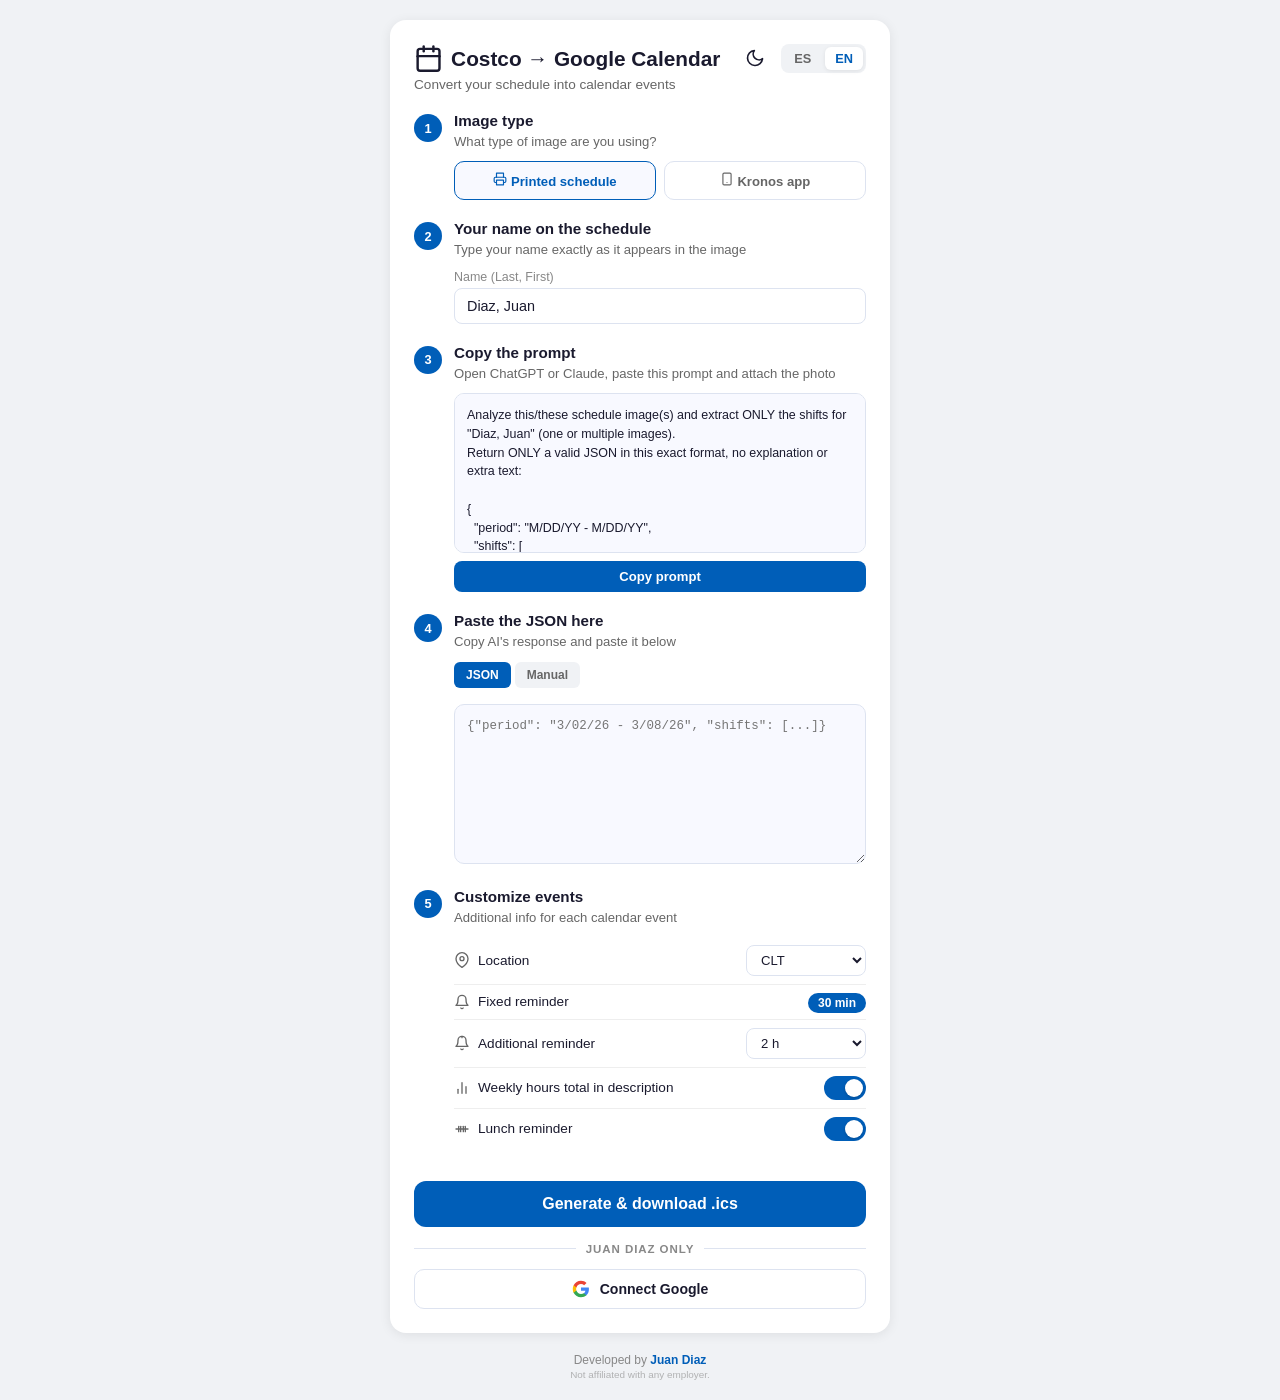
==== commit 6f004586: "Cambios Implementados   1. Botones de Google en Dos Líneas (index.html)" ====
--- a/index.html
+++ b/index.html
@@ -6,7 +6,7 @@
     <title>Costco → Google Calendar | Juan Diaz</title>
     <meta
       name="description"
-      content="Convert your Costco schedule to Google Calendar events."
+      content="Convert your schedule Image to Google Calendar events."
     />
     <meta name="author" content="Juan Diaz" />
     <meta name="robots" content="index, follow" />
@@ -426,92 +426,118 @@
               ></button>
             </div>
             <div class="google-action-btns">
-              <button
-                class="google-action-btn calendar-btn"
-                id="txt-send-calendar"
-                onclick="sendToGoogleCalendar()"
-              >
-                <svg
-                  width="14"
-                  height="14"
-                  viewBox="0 0 24 24"
-                  fill="none"
-                  stroke="currentColor"
-                  stroke-width="2.5"
-                  stroke-linecap="round"
-                  stroke-linejoin="round"
+              <div class="google-action-row">
+                <button
+                  class="google-action-btn calendar-btn"
+                  id="txt-send-calendar"
+                  onclick="sendToGoogleCalendar()"
                 >
-                  <rect x="3" y="4" width="18" height="18" rx="2" />
-                  <line x1="16" y1="2" x2="16" y2="6" />
-                  <line x1="8" y1="2" x2="8" y2="6" />
-                  <line x1="3" y1="10" x2="21" y2="10" />
-                </svg>
-                <span></span>
-              </button>
-              <button
-                class="google-action-btn sheets-btn"
-                id="txt-send-sheets"
-                onclick="sendToSheets()"
-              >
-                <svg
-                  width="14"
-                  height="14"
-                  viewBox="0 0 24 24"
-                  fill="none"
-                  stroke="currentColor"
-                  stroke-width="2.5"
-                  stroke-linecap="round"
-                  stroke-linejoin="round"
+                  <svg
+                    width="14"
+                    height="14"
+                    viewBox="0 0 24 24"
+                    fill="none"
+                    stroke="currentColor"
+                    stroke-width="2.5"
+                    stroke-linecap="round"
+                    stroke-linejoin="round"
+                  >
+                    <rect x="3" y="4" width="18" height="18" rx="2" />
+                    <line x1="16" y1="2" x2="16" y2="6" />
+                    <line x1="8" y1="2" x2="8" y2="6" />
+                    <line x1="3" y1="10" x2="21" y2="10" />
+                  </svg>
+                  <span></span>
+                </button>
+                <button
+                  class="google-action-btn sheets-btn"
+                  id="txt-send-sheets"
+                  onclick="sendToSheets()"
                 >
-                  <rect x="3" y="3" width="18" height="18" rx="2" />
-                  <line x1="3" y1="9" x2="21" y2="9" />
-                  <line x1="3" y1="15" x2="21" y2="15" />
-                  <line x1="9" y1="3" x2="9" y2="21" />
-                </svg>
-                <span></span>
-              </button>
-              <button
-                class="google-action-btn both-btn"
-                id="txt-send-both"
-                onclick="sendToBoth()"
-              >
-                <svg
-                  width="14"
-                  height="14"
-                  viewBox="0 0 24 24"
-                  fill="none"
-                  stroke="currentColor"
-                  stroke-width="2.5"
-                  stroke-linecap="round"
-                  stroke-linejoin="round"
+                  <svg
+                    width="14"
+                    height="14"
+                    viewBox="0 0 24 24"
+                    fill="none"
+                    stroke="currentColor"
+                    stroke-width="2.5"
+                    stroke-linecap="round"
+                    stroke-linejoin="round"
+                  >
+                    <rect x="3" y="3" width="18" height="18" rx="2" />
+                    <line x1="3" y1="9" x2="21" y2="9" />
+                    <line x1="3" y1="15" x2="21" y2="15" />
+                    <line x1="9" y1="3" x2="9" y2="21" />
+                  </svg>
+                  <span></span>
+                </button>
+                <button
+                  class="google-action-btn both-btn"
+                  id="txt-send-both"
+                  onclick="sendToBoth()"
                 >
-                  <polyline points="20 6 9 17 4 12" />
-                </svg>
-                <span></span>
-              </button>
-              <button
-                class="google-action-btn sheets-btn"
-                id="txt-open-sheet"
-                onclick="openOwnerSheet()"
-                style="display: none"
-              >
-                <svg
-                  width="14"
-                  height="14"
-                  viewBox="0 0 24 24"
-                  fill="none"
-                  stroke="currentColor"
-                  stroke-width="2.5"
-                  stroke-linecap="round"
-                  stroke-linejoin="round"
+                  <svg
+                    width="14"
+                    height="14"
+                    viewBox="0 0 24 24"
+                    fill="none"
+                    stroke="currentColor"
+                    stroke-width="2.5"
+                    stroke-linecap="round"
+                    stroke-linejoin="round"
+                  >
+                    <polyline points="20 6 9 17 4 12" />
+                  </svg>
+                  <span></span>
+                </button>
+              </div>
+              <div class="google-action-row">
+                <button
+                  class="google-action-btn sheets-btn"
+                  id="txt-open-sheet"
+                  onclick="openOwnerSheet()"
+                  style="display: none"
                 >
-                  <path d="M14 3h7v7" />
-                  <path d="M10 14L21 3" />
-                  <path d="M21 14v7h-7" />
-                  <path d="M3 10V3h7" />
-                </svg>
-                <span></span>
-              </button>
+                  <svg
+                    width="14"
+                    height="14"
+                    viewBox="0 0 24 24"
+                    fill="none"
+                    stroke="currentColor"
+                    stroke-width="2.5"
+                    stroke-linecap="round"
+                    stroke-linejoin="round"
+                  >
+                    <path d="M14 3h7v7" />
+                    <path d="M10 14L21 3" />
+                    <path d="M21 14v7h-7" />
+                    <path d="M3 10V3h7" />
+                  </svg>
+                  <span></span>
+                </button>
+                <button
+                  class="google-action-btn stats-btn"
+                  id="txt-view-stats"
+                  onclick="openStats()"
+                  style="display: none"
+                >
+                  <svg
+                    width="14"
+                    height="14"
+                    viewBox="0 0 24 24"
+                    fill="none"
+                    stroke="currentColor"
+                    stroke-width="2.5"
+                    stroke-linecap="round"
+                    stroke-linejoin="round"
+                  >
+                    <line x1="18" y1="20" x2="18" y2="10" />
+                    <line x1="12" y1="20" x2="12" y2="4" />
+                    <line x1="6" y1="20" x2="6" y2="14" />
+                  </svg>
+                  <span></span>
+                </button>
+              </div>
             </div>
           </div>
         </div>
--- a/styles.css
+++ b/styles.css
@@ -16,6 +16,8 @@
   --error-bg: #fff0f0;
   --error-border: #ffcccc;
   --error-text: #c0392b;
+  --warning-bg: #fff3cd;
+  --warning-text: #856404;
   --shadow: rgba(0, 0, 0, 0.08);
 }
 
@@ -37,6 +39,8 @@
   --error-bg: #2a1616;
   --error-border: #e91429;
   --error-text: #e91429;
+  --warning-bg: #3a2f1a;
+  --warning-text: #ffc107;
   --shadow: rgba(0, 0, 0, 0.4);
 }
 
@@ -350,17 +354,18 @@
 textarea {
   width: 100%;
   height: 160px;
-  border: 1.5px solid var(--border);
+  border: 1px solid var(--border);
   border-radius: 10px;
   padding: 12px;
-  font-size: 0.82rem;
+  font-size: 0.78rem;
   font-family: "Courier New", monospace;
   resize: vertical;
   outline: none;
   color: var(--text);
-  background: var(--card-bg);
-  transition: border-color 0.2s;
+  background: var(--prompt-bg);
+  transition: border-color 0.2s, background 0.3s;
   margin-top: 8px;
+  line-height: 1.5;
 }
 
 textarea:hover {
@@ -368,6 +373,7 @@
 }
 textarea:focus {
   border-color: var(--accent);
+  background: var(--prompt-bg);
 }
 
 .generate-btn {
@@ -468,6 +474,29 @@
 .shift-hrs {
   color: var(--text-muted);
   font-size: 0.78rem;
+}
+
+.week-header {
+  margin: 16px 0 8px;
+  padding: 8px;
+  background: var(--shift-bg);
+  border-radius: 4px;
+  font-weight: bold;
+  color: var(--text);
+  transition: background 0.3s, color 0.3s;
+}
+
+.week-header.week-warning {
+  background: var(--warning-bg);
+  color: var(--warning-text);
+  border-left: 3px solid var(--warning-text);
+}
+
+.week-status {
+  font-size: 0.85em;
+  font-weight: normal;
+  margin-left: 8px;
+  opacity: 0.9;
 }
 
 .divider {
@@ -953,8 +982,15 @@
 
 .google-action-btns {
   display: flex;
+  flex-direction: column;
   gap: 8px;
 }
+
+.google-action-row {
+  display: flex;
+  gap: 8px;
+}
+
 .google-action-btn {
   flex: 1;
   border: none;
@@ -967,28 +1003,17 @@
   align-items: center;
   justify-content: center;
   gap: 5px;
+  background: var(--accent);
+  color: white;
   transition:
-    opacity 0.15s,
+    background 0.15s,
     transform 0.1s;
 }
 .google-action-btn:hover {
-  opacity: 0.88;
+  background: var(--accent-hover);
 }
 .google-action-btn:active {
   transform: scale(0.97);
-}
-
-.calendar-btn {
-  background: #4285f4;
-  color: white;
-}
-.sheets-btn {
-  background: #34a853;
-  color: white;
-}
-.both-btn {
-  background: var(--accent);
-  color: white;
 }
 
 /* Status messages */
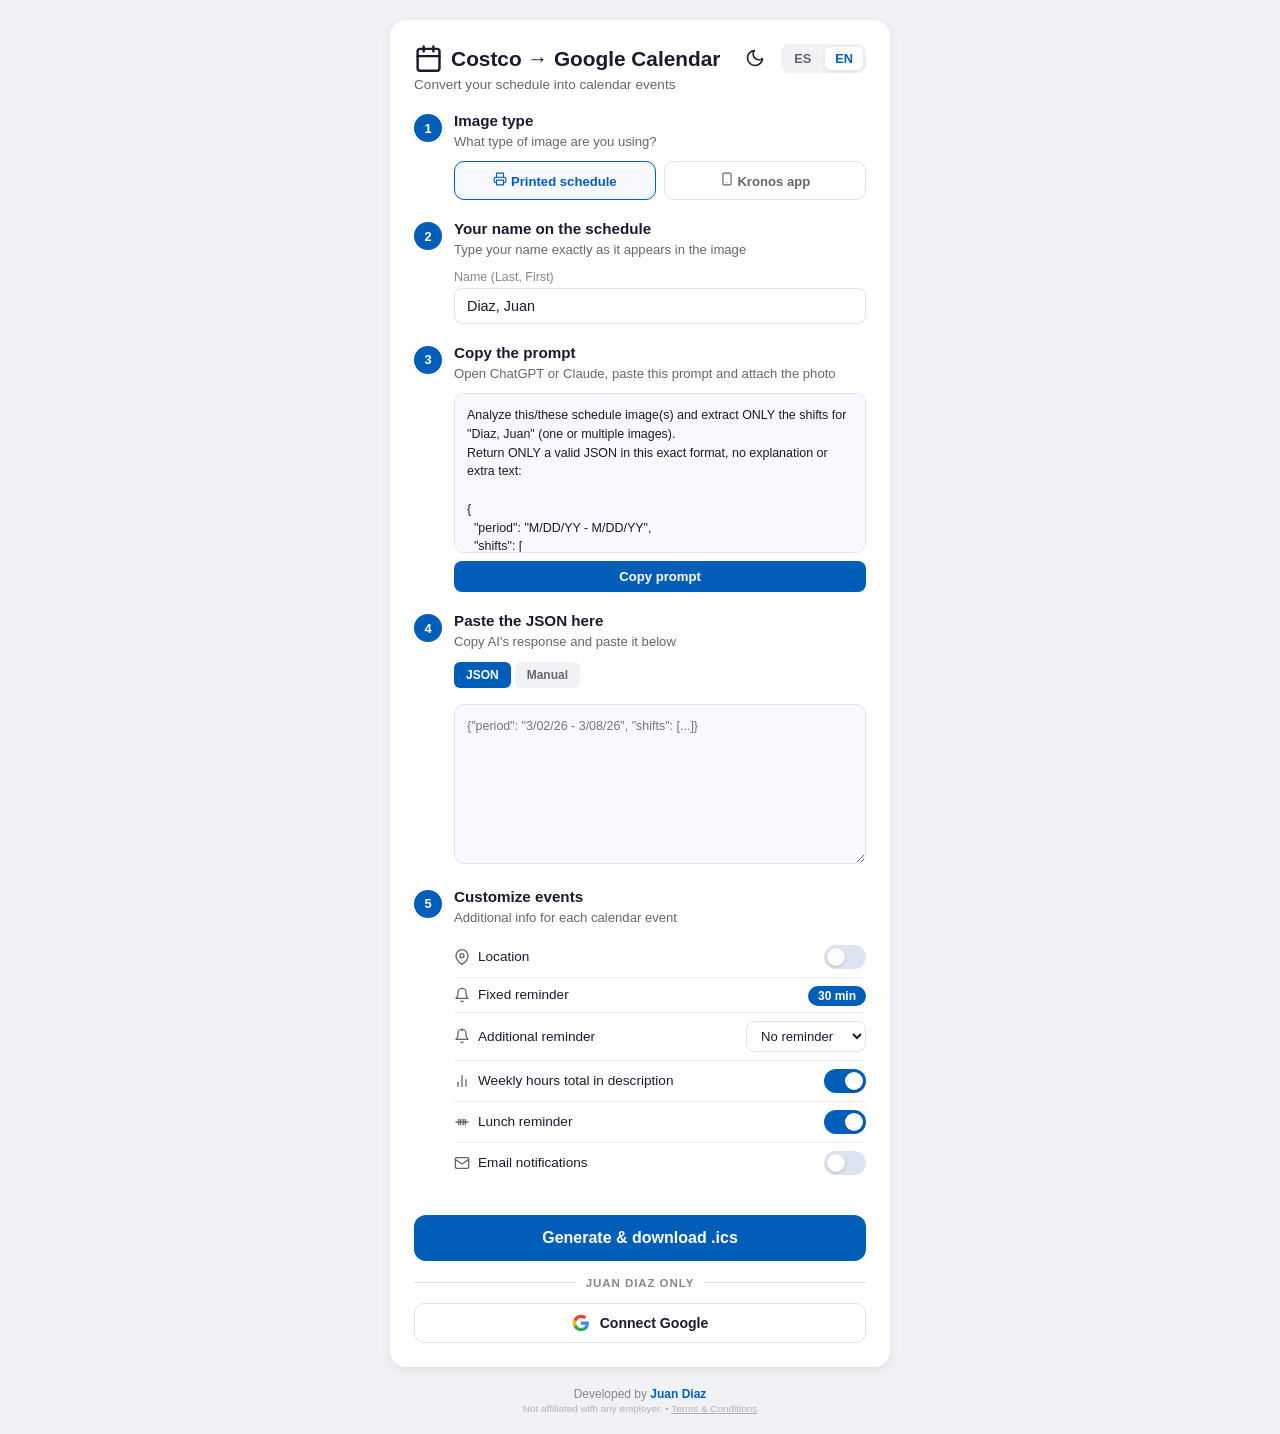
==== commit 80cb3702: "Add files via upload" ====
--- a/index.html
+++ b/index.html
@@ -240,7 +240,11 @@
               <label class="option-label" id="txt-opt-location-label"></label>
             </div>
             <div class="option-control">
-              <select class="reminder-select" id="locationSelect">
+              <label class="toggle-switch">
+                <input type="checkbox" id="locationToggle" />
+                <span class="toggle-slider"></span>
+              </label>
+              <select class="reminder-select" id="locationSelect" style="display: none; margin-left: 8px;">
                 <option value="500 Tyvola Rd, Charlotte, NC 28217" selected>
                   CLT
                 </option>
@@ -303,10 +307,10 @@
             </div>
             <div class="option-control">
               <select class="reminder-select" id="reminderSelect">
-                <option value="0" id="opt-none"></option>
+                <option value="0" id="opt-none" selected></option>
                 <option value="15">15 min</option>
                 <option value="60">1 h</option>
-                <option value="120" selected>2 h</option>
+                <option value="120">2 h</option>
                 <option value="180">3 h</option>
                 <option value="1440">1 day</option>
               </select>
@@ -366,6 +370,33 @@
             <div class="option-control">
               <label class="toggle-switch">
                 <input type="checkbox" id="lunchToggle" checked />
+                <span class="toggle-slider"></span>
+              </label>
+            </div>
+          </div>
+
+          <!-- Email notifications toggle -->
+          <div class="option-row">
+            <div class="option-label-wrap">
+              <svg
+                class="opt-icon"
+                width="16"
+                height="16"
+                viewBox="0 0 24 24"
+                fill="none"
+                stroke="currentColor"
+                stroke-width="2"
+                stroke-linecap="round"
+                stroke-linejoin="round"
+              >
+                <rect width="20" height="16" x="2" y="4" rx="2" />
+                <path d="m22 7-8.97 5.7a1.94 1.94 0 0 1-2.06 0L2 7" />
+              </svg>
+              <label class="option-label" id="txt-opt-email-label"></label>
+            </div>
+            <div class="option-control">
+              <label class="toggle-switch">
+                <input type="checkbox" id="emailToggle" />
                 <span class="toggle-slider"></span>
               </label>
             </div>
@@ -568,7 +599,10 @@
           ><strong>Juan Diaz</strong></a
         >
       </p>
-      <p class="footer-legal">Not affiliated with any employer.</p>
+      <p class="footer-legal">
+        Not affiliated with any employer. •
+        <a href="terms.html" id="terms-link" style="color: inherit; text-decoration: underline;">Terms & Conditions</a>
+      </p>
     </footer>
     <script src="script.js"></script>
   </body>
--- a/styles.css
+++ b/styles.css
@@ -358,14 +358,29 @@
   border-radius: 10px;
   padding: 12px;
   font-size: 0.78rem;
-  font-family: "Courier New", monospace;
+  font-family: -apple-system, BlinkMacSystemFont, "Segoe UI", sans-serif;
   resize: vertical;
   outline: none;
   color: var(--text);
-  background: var(--prompt-bg);
+  background: var(--prompt-bg) !important;
   transition: border-color 0.2s, background 0.3s;
   margin-top: 8px;
   line-height: 1.5;
+  word-break: break-word;
+}
+
+textarea::-webkit-scrollbar {
+  width: 6px;
+}
+textarea::-webkit-scrollbar-track {
+  background: transparent;
+}
+textarea::-webkit-scrollbar-thumb {
+  background: var(--border);
+  border-radius: 3px;
+}
+textarea::-webkit-scrollbar-thumb:hover {
+  background: var(--text-muted);
 }
 
 textarea:hover {
@@ -373,7 +388,7 @@
 }
 textarea:focus {
   border-color: var(--accent);
-  background: var(--prompt-bg);
+  background: var(--prompt-bg) !important;
 }
 
 .generate-btn {
@@ -495,7 +510,7 @@
 .week-status {
   font-size: 0.85em;
   font-weight: normal;
-  margin-left: 8px;
+  margin-top: 4px;
   opacity: 0.9;
 }
 
